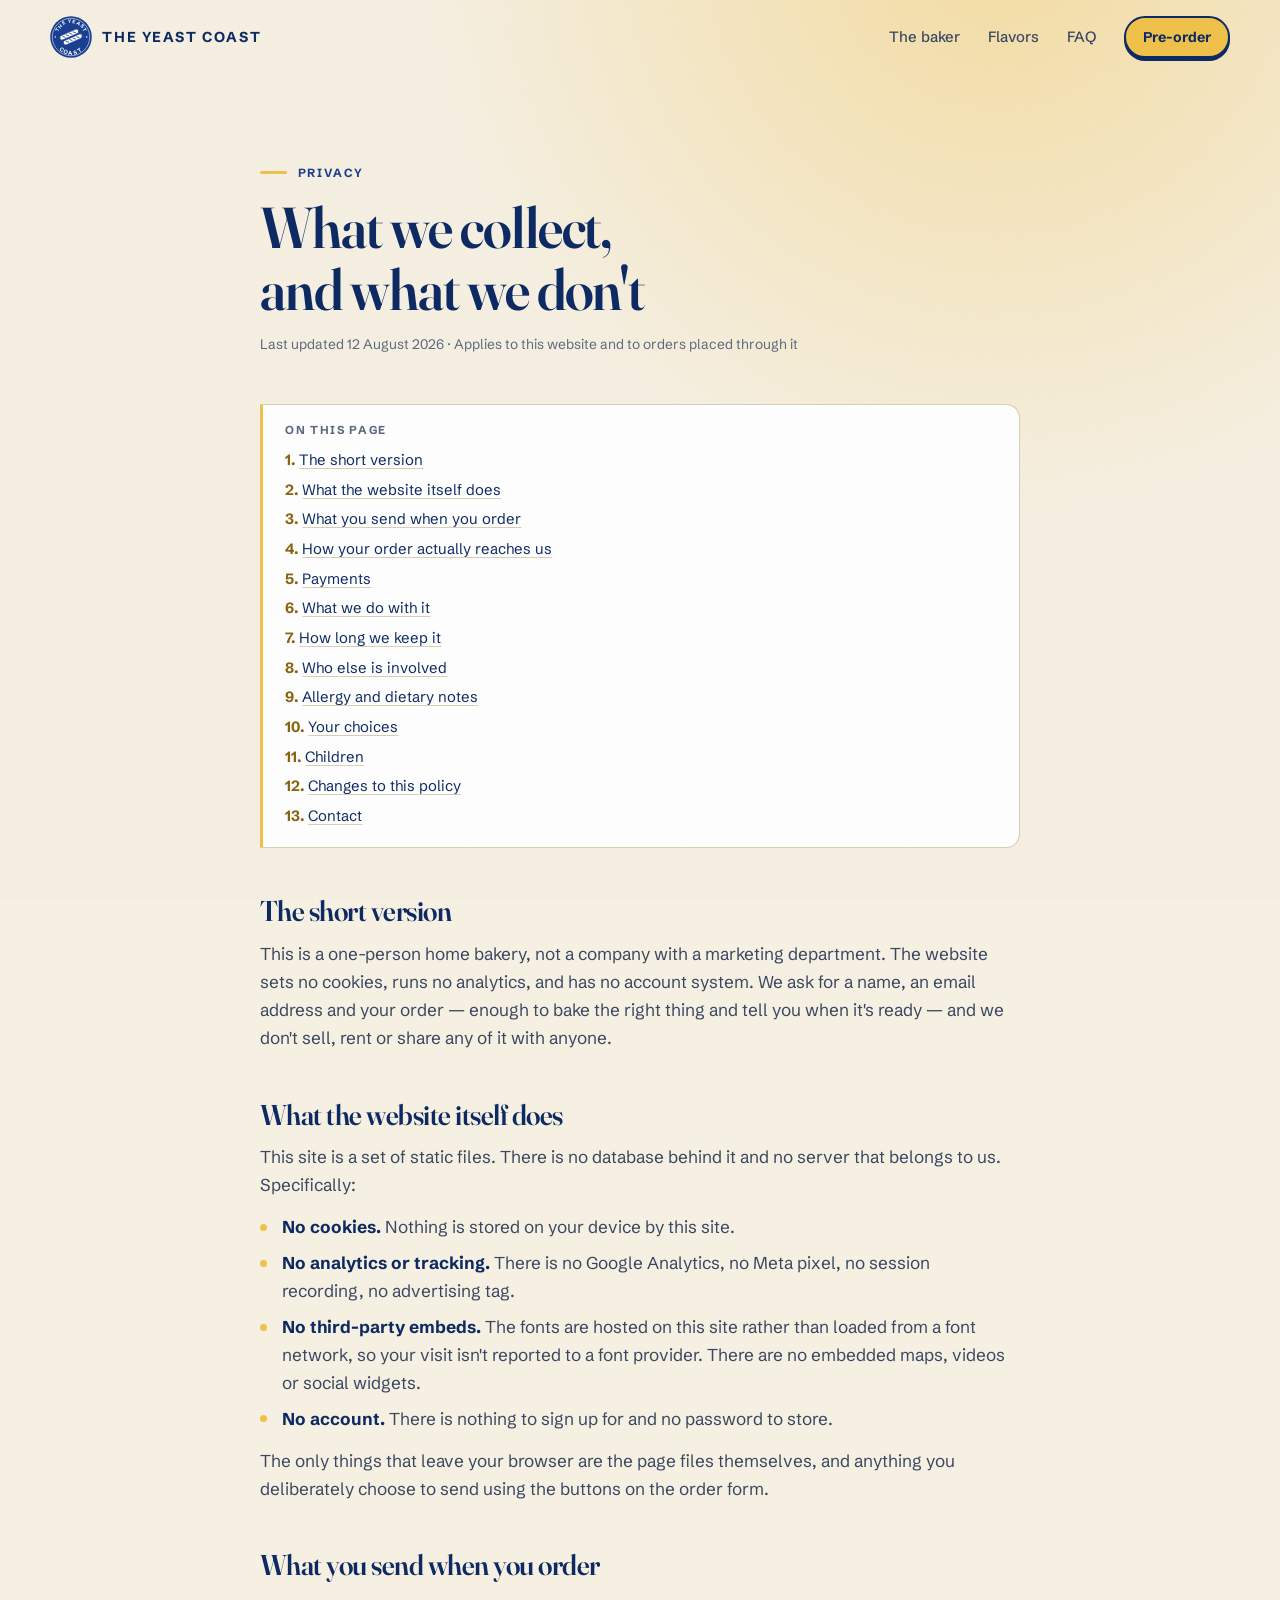
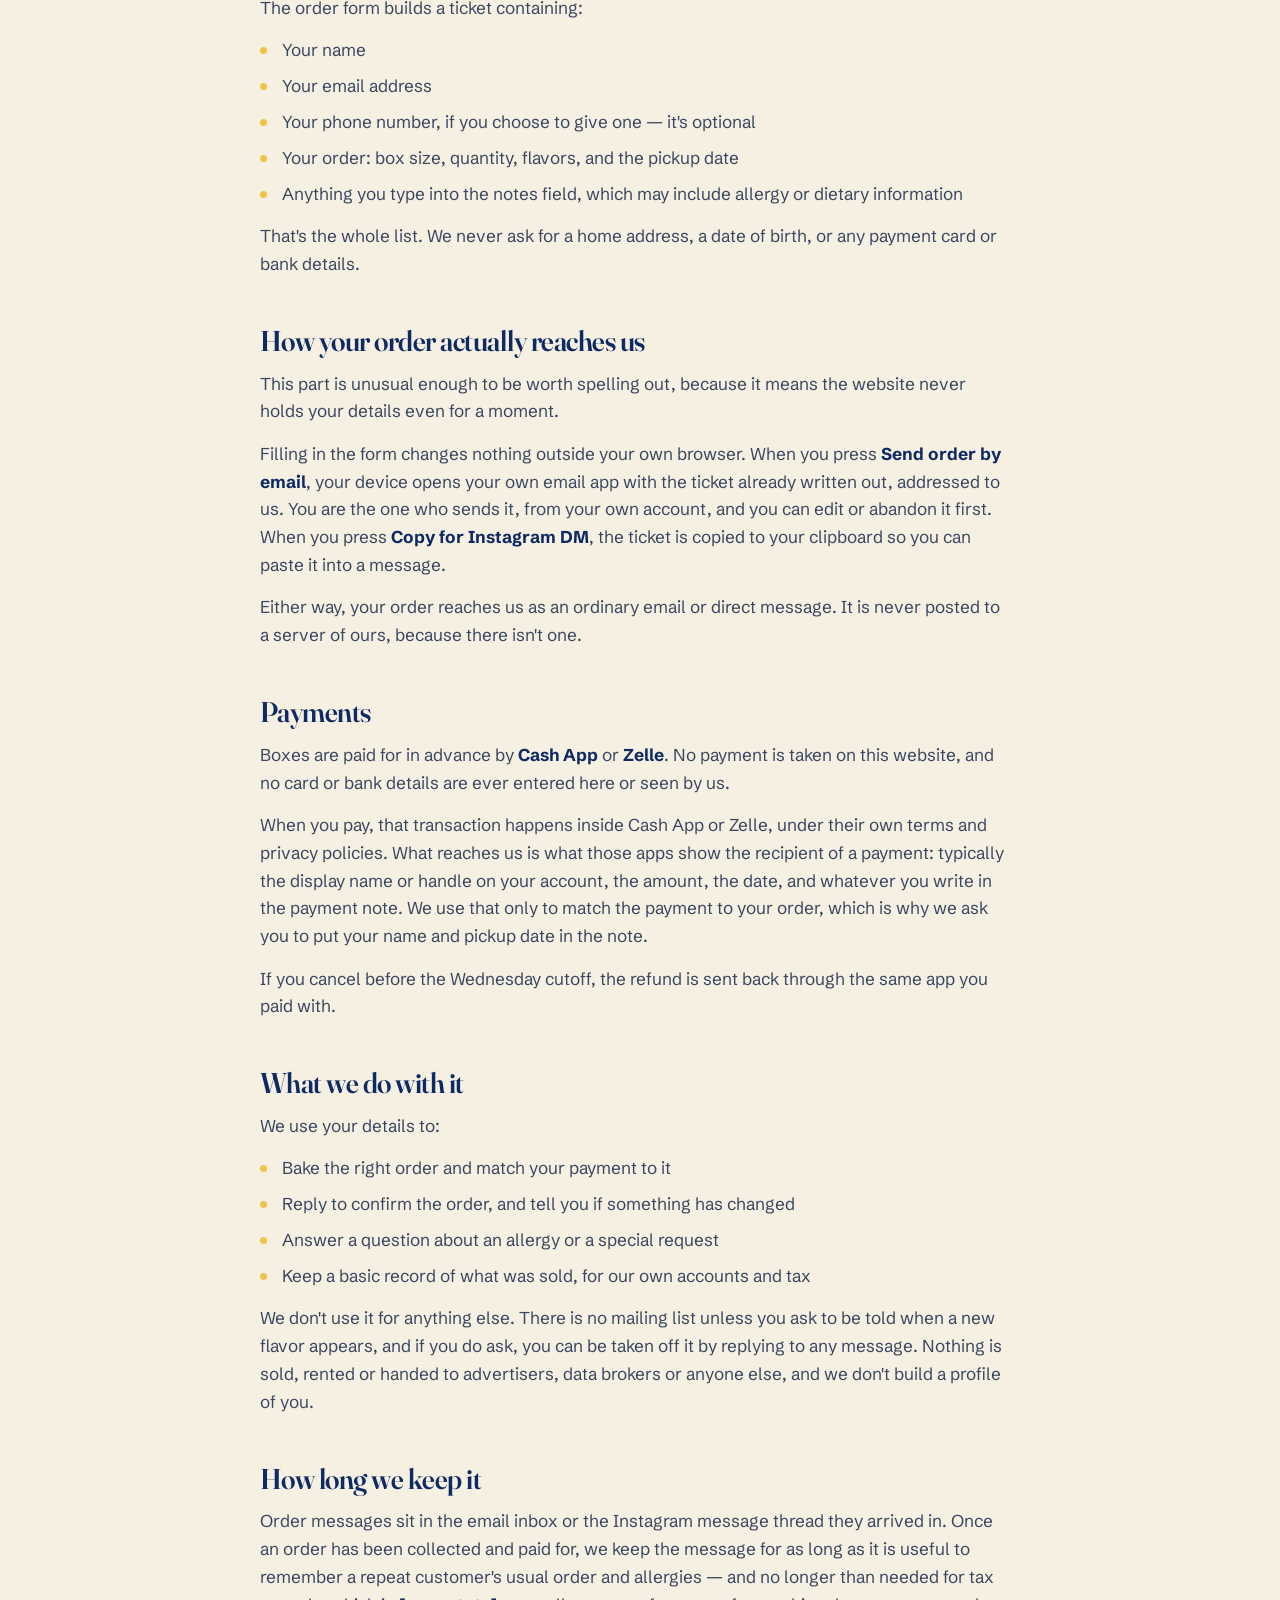
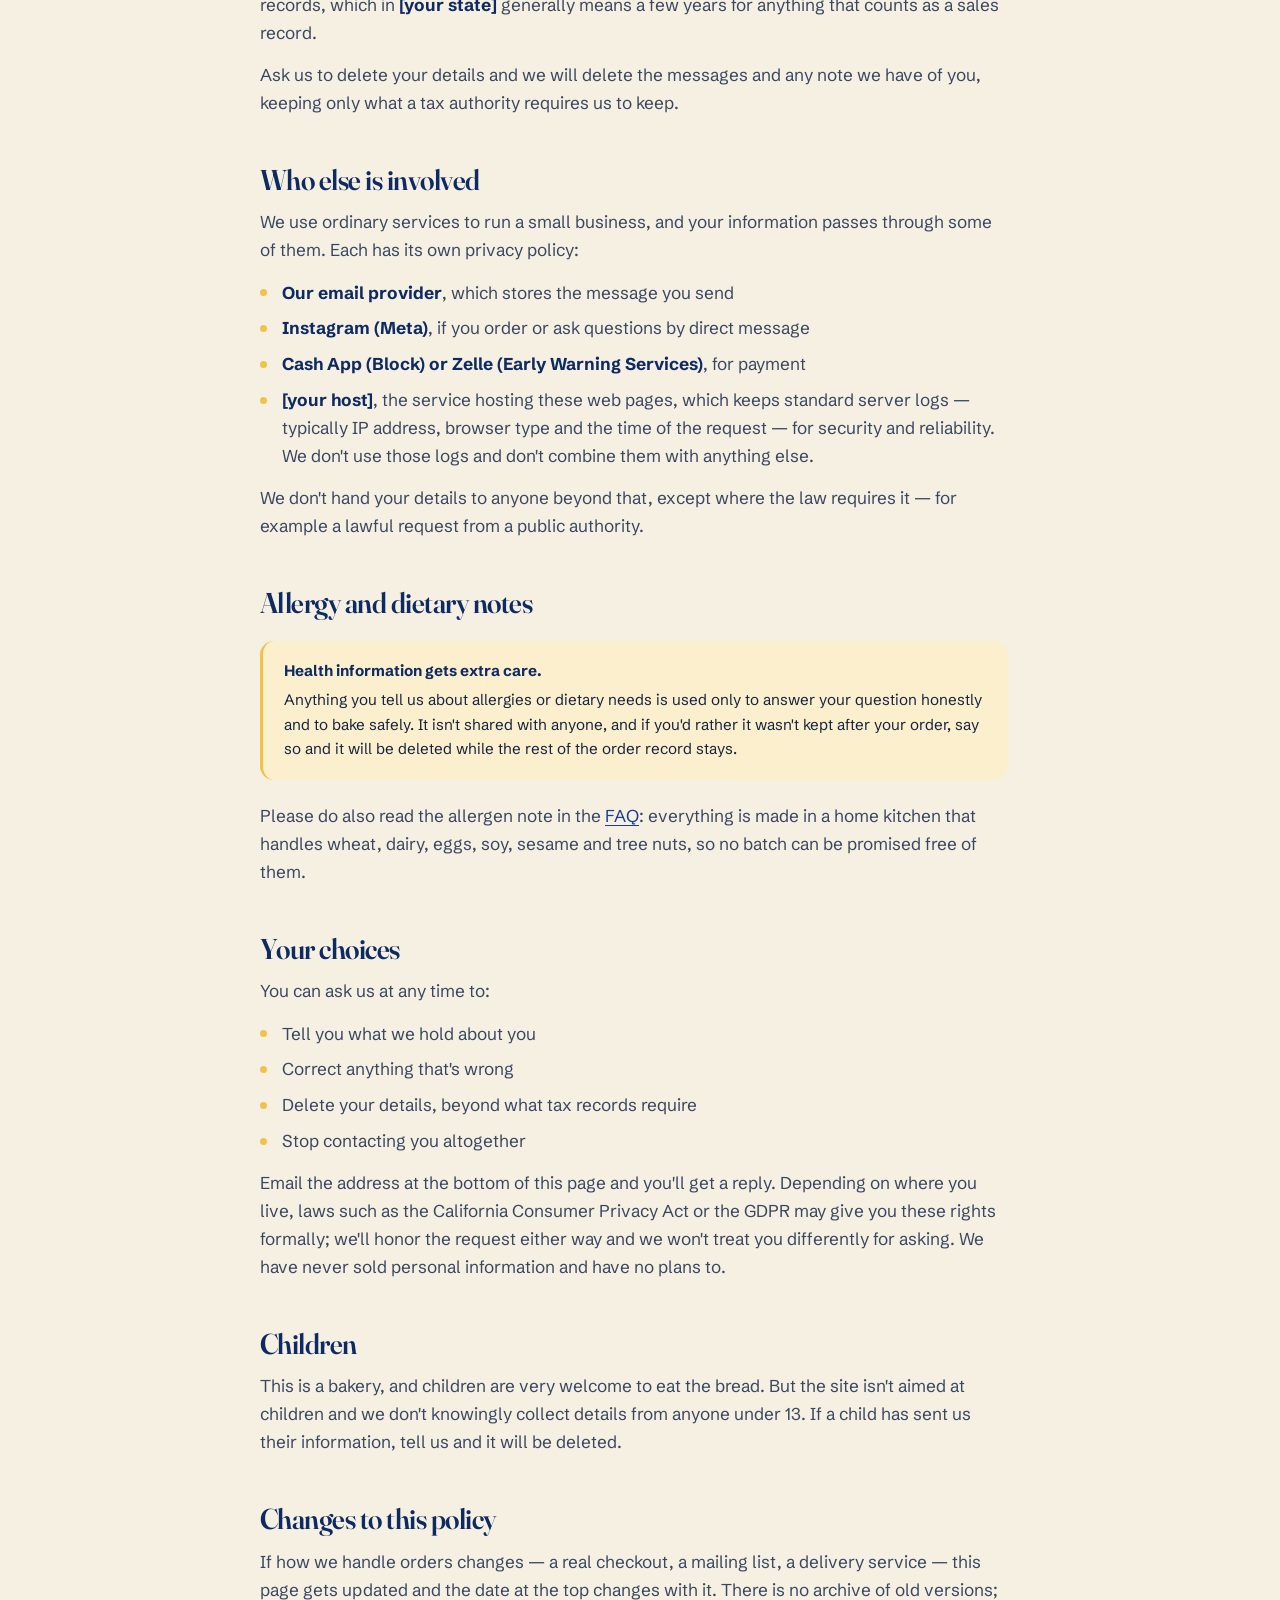
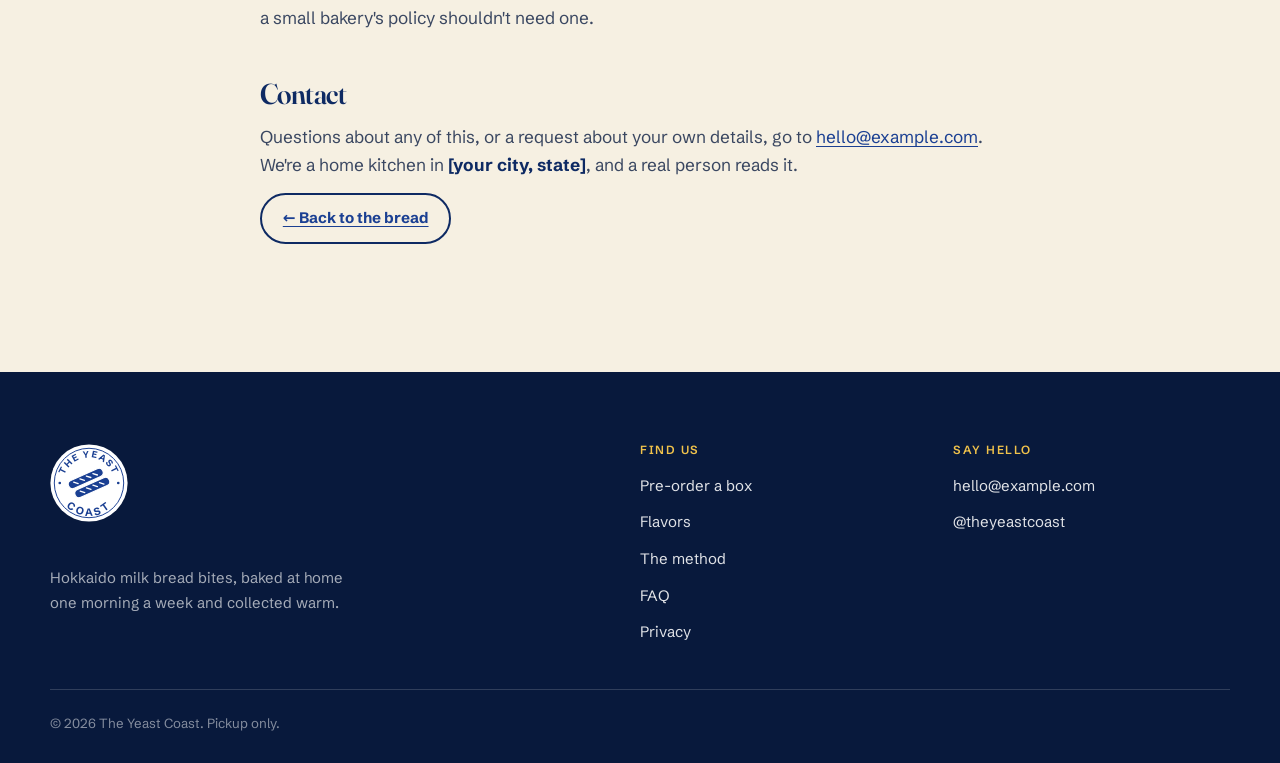
==== privacy.html @ 81411e44 "Switch to prepayment, and add a privacy policy Boxes are now paid up front by Cash App or Zelle rath" ====
<!DOCTYPE html>
<html lang="en">
<head>
<meta charset="UTF-8">
<meta name="viewport" content="width=device-width, initial-scale=1.0">
<title>Privacy · The Yeast Coast</title>
<meta name="description" content="What The Yeast Coast collects when you order, where it goes, and how long it is kept.">
<meta name="theme-color" content="#F6F0E2">
<meta name="robots" content="index, follow">

<!-- PLACEHOLDERS TO FILL BEFORE THIS GOES LIVE — search for square brackets:
     [your city, state], [your state], [your host]. Everything else describes
     what the site actually does and should stay accurate as long as the
     ordering flow is unchanged. Have someone local confirm the wording meets
     your state's requirements. -->

<link rel="icon" href="data:image/svg+xml,<svg xmlns='http://www.w3.org/2000/svg' viewBox='0 0 100 100'><circle cx='50' cy='50' r='50' fill='%231A3F92'/><circle cx='50' cy='50' r='43' fill='none' stroke='%23fff' stroke-width='2.5'/><g transform='rotate(-24 50 50)'><rect x='21' y='34' width='58' height='14' rx='7' fill='%23fff'/><rect x='21' y='52' width='58' height='14' rx='7' fill='%23fff'/></g></svg>">
<link rel="stylesheet" href="fonts.css">
<link rel="stylesheet" href="styles.css">
</head>
<body>

<a class="skip-link" href="#main">Skip to content</a>
<div class="grain" aria-hidden="true"></div>

<svg width="0" height="0" style="position:absolute" aria-hidden="true" focusable="false">
  <symbol id="logo-mark" viewBox="0 0 200 200">
    <circle class="logo__ground" cx="100" cy="100" r="99"/>
    <circle class="logo__keyline" cx="100" cy="100" r="89" stroke-width="2.5"/>
    <path id="logo-arc-top" d="M 34,100 A 66,66 0 0 1 166,100" fill="none"/>
    <path id="logo-arc-bot" d="M 16,100 A 84,84 0 0 0 184,100" fill="none"/>
    <text class="logo__type" font-size="24" letter-spacing="3.4">
      <textPath href="#logo-arc-top" startOffset="50%" text-anchor="middle">THE YEAST</textPath>
    </text>
    <text class="logo__type" font-size="27" letter-spacing="6">
      <textPath href="#logo-arc-bot" startOffset="50%" text-anchor="middle">COAST</textPath>
    </text>
    <circle class="logo__dot" cx="25" cy="100" r="3.4"/>
    <circle class="logo__dot" cx="175" cy="100" r="3.4"/>
    <g transform="rotate(-24 100 100)">
      <g transform="translate(-3,-14)">
        <rect class="logo__loaf" x="52" y="89" width="96" height="22" rx="11"/>
        <path class="logo__score" d="M68 96l9 8M86 95l9 8M104 95l9 8M122 96l9 8"/>
      </g>
      <g transform="translate(3,14)">
        <rect class="logo__loaf" x="52" y="89" width="96" height="22" rx="11"/>
        <path class="logo__score" d="M68 96l9 8M86 95l9 8M104 95l9 8M122 96l9 8"/>
      </g>
    </g>
  </symbol>
</svg>

<header class="nav" id="nav">
  <div class="wrap nav__inner">
    <a class="brand" href="index.html" aria-label="The Yeast Coast, home">
      <svg class="brand__mark logo" viewBox="0 0 200 200" aria-hidden="true" focusable="false"><use href="#logo-mark"/></svg>
      <span class="brand__name" data-business-name>The Yeast Coast</span>
    </a>

    <button class="nav__toggle" id="navToggle" aria-expanded="false" aria-controls="navMenu">
      <span class="nav__bars" aria-hidden="true"></span>
      <span class="sr-only">Menu</span>
    </button>

    <nav class="nav__menu" id="navMenu" aria-label="Main">
      <a href="index.html#note">The baker</a>
      <a href="index.html#menu">Flavors</a>
      <a href="index.html#faq">FAQ</a>
      <a class="btn btn--sm btn--primary" href="index.html#order">Pre-order</a>
    </nav>
  </div>
</header>

<main id="main" class="doc">
  <div class="wrap wrap--narrow">

    <div class="doc__head">
      <p class="eyebrow">Privacy</p>
      <h1>What we collect, and what we don't</h1>
      <p class="doc__meta">Last updated 12 August 2026 · Applies to this website and to orders placed through it</p>
    </div>

    <nav class="doc__toc" aria-label="On this page">
      <h2>On this page</h2>
      <ol>
        <li><a href="#short">The short version</a></li>
        <li><a href="#site">What the website itself does</a></li>
        <li><a href="#order">What you send when you order</a></li>
        <li><a href="#route">How your order actually reaches us</a></li>
        <li><a href="#payments">Payments</a></li>
        <li><a href="#use">What we do with it</a></li>
        <li><a href="#keep">How long we keep it</a></li>
        <li><a href="#others">Who else is involved</a></li>
        <li><a href="#allergy">Allergy and dietary notes</a></li>
        <li><a href="#choices">Your choices</a></li>
        <li><a href="#children">Children</a></li>
        <li><a href="#changes">Changes to this policy</a></li>
        <li><a href="#contact">Contact</a></li>
      </ol>
    </nav>

    <article class="prose">

      <h2 id="short">The short version</h2>
      <p>
        This is a one-person home bakery, not a company with a marketing department.
        The website sets no cookies, runs no analytics, and has no account system.
        We ask for a name, an email address and your order — enough to bake the right
        thing and tell you when it's ready — and we don't sell, rent or share any of
        it with anyone.
      </p>

      <h2 id="site">What the website itself does</h2>
      <p>
        This site is a set of static files. There is no database behind it and no
        server that belongs to us. Specifically:
      </p>
      <ul>
        <li><strong>No cookies.</strong> Nothing is stored on your device by this site.</li>
        <li><strong>No analytics or tracking.</strong> There is no Google Analytics, no Meta pixel, no session recording, no advertising tag.</li>
        <li><strong>No third-party embeds.</strong> The fonts are hosted on this site rather than loaded from a font network, so your visit isn't reported to a font provider. There are no embedded maps, videos or social widgets.</li>
        <li><strong>No account.</strong> There is nothing to sign up for and no password to store.</li>
      </ul>
      <p>
        The only things that leave your browser are the page files themselves, and
        anything you deliberately choose to send using the buttons on the order form.
      </p>

      <h2 id="order">What you send when you order</h2>
      <p>The order form builds a ticket containing:</p>
      <ul>
        <li>Your name</li>
        <li>Your email address</li>
        <li>Your phone number, if you choose to give one — it's optional</li>
        <li>Your order: box size, quantity, flavors, and the pickup date</li>
        <li>Anything you type into the notes field, which may include allergy or dietary information</li>
      </ul>
      <p>
        That's the whole list. We never ask for a home address, a date of birth, or
        any payment card or bank details.
      </p>

      <h2 id="route">How your order actually reaches us</h2>
      <p>
        This part is unusual enough to be worth spelling out, because it means the
        website never holds your details even for a moment.
      </p>
      <p>
        Filling in the form changes nothing outside your own browser. When you press
        <strong>Send order by email</strong>, your device opens your own email app
        with the ticket already written out, addressed to us. You are the one who
        sends it, from your own account, and you can edit or abandon it first. When
        you press <strong>Copy for Instagram DM</strong>, the ticket is copied to your
        clipboard so you can paste it into a message.
      </p>
      <p>
        Either way, your order reaches us as an ordinary email or direct message. It
        is never posted to a server of ours, because there isn't one.
      </p>

      <h2 id="payments">Payments</h2>
      <p>
        Boxes are paid for in advance by <strong>Cash App</strong> or
        <strong>Zelle</strong>. No payment is taken on this website, and no card or
        bank details are ever entered here or seen by us.
      </p>
      <p>
        When you pay, that transaction happens inside Cash App or Zelle, under their
        own terms and privacy policies. What reaches us is what those apps show the
        recipient of a payment: typically the display name or handle on your account,
        the amount, the date, and whatever you write in the payment note. We use that
        only to match the payment to your order, which is why we ask you to put your
        name and pickup date in the note.
      </p>
      <p>
        If you cancel before the Wednesday cutoff, the refund is sent back through the
        same app you paid with.
      </p>

      <h2 id="use">What we do with it</h2>
      <p>We use your details to:</p>
      <ul>
        <li>Bake the right order and match your payment to it</li>
        <li>Reply to confirm the order, and tell you if something has changed</li>
        <li>Answer a question about an allergy or a special request</li>
        <li>Keep a basic record of what was sold, for our own accounts and tax</li>
      </ul>
      <p>
        We don't use it for anything else. There is no mailing list unless you ask to
        be told when a new flavor appears, and if you do ask, you can be taken off it
        by replying to any message. Nothing is sold, rented or handed to advertisers,
        data brokers or anyone else, and we don't build a profile of you.
      </p>

      <h2 id="keep">How long we keep it</h2>
      <p>
        Order messages sit in the email inbox or the Instagram message thread they
        arrived in. Once an order has been collected and paid for, we keep the message
        for as long as it is useful to remember a repeat customer's usual order and
        allergies — and no longer than needed for tax records, which in
        <strong>[your state]</strong> generally means a few years for anything that
        counts as a sales record.
      </p>
      <p>
        Ask us to delete your details and we will delete the messages and any note we
        have of you, keeping only what a tax authority requires us to keep.
      </p>

      <h2 id="others">Who else is involved</h2>
      <p>
        We use ordinary services to run a small business, and your information passes
        through some of them. Each has its own privacy policy:
      </p>
      <ul>
        <li><strong>Our email provider</strong>, which stores the message you send</li>
        <li><strong>Instagram (Meta)</strong>, if you order or ask questions by direct message</li>
        <li><strong>Cash App (Block) or Zelle (Early Warning Services)</strong>, for payment</li>
        <li><strong>[your host]</strong>, the service hosting these web pages, which keeps standard server logs — typically IP address, browser type and the time of the request — for security and reliability. We don't use those logs and don't combine them with anything else.</li>
      </ul>
      <p>
        We don't hand your details to anyone beyond that, except where the law requires
        it — for example a lawful request from a public authority.
      </p>

      <h2 id="allergy">Allergy and dietary notes</h2>
      <div class="callout">
        <strong>Health information gets extra care.</strong>
        Anything you tell us about allergies or dietary needs is used only to answer
        your question honestly and to bake safely. It isn't shared with anyone, and if
        you'd rather it wasn't kept after your order, say so and it will be deleted
        while the rest of the order record stays.
      </div>
      <p>
        Please do also read the allergen note in the
        <a href="index.html#faq">FAQ</a>: everything is made in a home kitchen that
        handles wheat, dairy, eggs, soy, sesame and tree nuts, so no batch can be
        promised free of them.
      </p>

      <h2 id="choices">Your choices</h2>
      <p>You can ask us at any time to:</p>
      <ul>
        <li>Tell you what we hold about you</li>
        <li>Correct anything that's wrong</li>
        <li>Delete your details, beyond what tax records require</li>
        <li>Stop contacting you altogether</li>
      </ul>
      <p>
        Email the address at the bottom of this page and you'll get a reply. Depending
        on where you live, laws such as the California Consumer Privacy Act or the
        GDPR may give you these rights formally; we'll honor the request either way
        and we won't treat you differently for asking. We have never sold personal
        information and have no plans to.
      </p>

      <h2 id="children">Children</h2>
      <p>
        This is a bakery, and children are very welcome to eat the bread. But the site
        isn't aimed at children and we don't knowingly collect details from anyone
        under 13. If a child has sent us their information, tell us and it will be
        deleted.
      </p>

      <h2 id="changes">Changes to this policy</h2>
      <p>
        If how we handle orders changes — a real checkout, a mailing list, a delivery
        service — this page gets updated and the date at the top changes with it. There
        is no archive of old versions; a small bakery's policy shouldn't need one.
      </p>

      <h2 id="contact">Contact</h2>
      <p>
        Questions about any of this, or a request about your own details, go to
        <a data-contact="email" href="#">our email address</a>. We're a home kitchen
        in <strong>[your city, state]</strong>, and a real person reads it.
      </p>

      <p class="doc__back">
        <a class="btn btn--ghost" href="index.html">← Back to the bread</a>
      </p>

    </article>
  </div>
</main>

<footer class="footer">
  <div class="wrap footer__inner">
    <div class="footer__brand">
      <svg class="footer__mark logo logo--reversed" viewBox="0 0 200 200" aria-hidden="true" focusable="false"><use href="#logo-mark"/></svg>
      <p>Hokkaido milk bread bites, baked at home one morning a week and collected warm.</p>
    </div>
    <div class="footer__col">
      <h4>Find us</h4>
      <ul>
        <li><a href="index.html#order">Pre-order a box</a></li>
        <li><a href="index.html#menu">Flavors</a></li>
        <li><a href="index.html#craft">The method</a></li>
        <li><a href="index.html#faq">FAQ</a></li>
        <li><a href="privacy.html">Privacy</a></li>
      </ul>
    </div>
    <div class="footer__col">
      <h4>Say hello</h4>
      <ul>
        <li><a data-contact="email" href="#">Email</a></li>
        <li><a data-contact="instagram" href="#" rel="noopener">Instagram</a></li>
      </ul>
    </div>
  </div>
  <div class="wrap footer__bottom">
    <p>© <span id="year"></span> <span data-business-name>The Yeast Coast</span>. Pickup only.</p>
  </div>
</footer>

<script src="script.js"></script>
</body>
</html>
---- fonts.css ----
/* Self-hosted variable faces, inlined as data URIs — the artifact CSP blocks font CDNs.
   Fraunces and Schibsted Grotesk are both SIL Open Font License 1.1. */
@font-face {
  font-family: 'Fraunces';
  font-style: normal;
  font-weight: 400 700;
  font-display: swap;
  src: url([data-uri]) format('woff2');
}
@font-face {
  font-family: 'Schibsted Grotesk';
  font-style: normal;
  font-weight: 400 700;
  font-display: swap;
  src: url([data-uri]) format('woff2');
}
---- styles.css ----
/* =========================================================
   The Yeast Coast
   tokens · reset · primitives · logo · nav · hero · weekbar ·
   note · craft · menu · week · order/ticket · qa · footer · motion
   ========================================================= */

:root {
  /* brand — taken from the logo */
  --navy:        #1A3F92;
  --navy-deep:   #0E2A63;
  --navy-dark:   #08193C;

  /* surface */
  --paper:       #FFFFFF;
  --sand:        #F6F0E2;
  --sand-deep:   #EBE1CB;
  --paper-soft:  #FCFAF3;
  --line:        #D9CFB6;

  /* accent — reads on navy and as a fill; too pale to be type on light,
     which is what --butter-deep exists for */
  --butter:      #F0C24B;
  --butter-soft: #FBEFCE;
  --butter-deep: #8A6410;

  /* ink */
  --ink:         #16233F;
  --ink-soft:    #3A4761;
  --ink-faint:   #5E6980;

  /* on dark grounds — solid, so contrast can be measured honestly */
  --on-dark:      #FFFFFF;
  --on-dark-soft: #C4CFE5;

  --danger: #B4302A;
  --ok:     #1F7A5C;

  /* type — Fraunces has an optical-size axis, so display sizes get a
     different cut of the same face rather than just a bigger one */
  --display: 'Fraunces', 'Iowan Old Style', Palatino, Georgia, serif;
  --sans:    'Schibsted Grotesk', ui-sans-serif, system-ui, -apple-system, 'Segoe UI', Roboto, sans-serif;
  --mono:    ui-monospace, SFMono-Regular, 'SF Mono', Menlo, Consolas, 'Liberation Mono', monospace;

  --r-sm: 8px;
  --r-md: 14px;
  --r-lg: 22px;
  --r-pill: 999px;
  --shadow-sm: 0 1px 2px rgba(14,42,99,.06), 0 4px 12px rgba(14,42,99,.05);
  --shadow-md: 0 2px 6px rgba(14,42,99,.08), 0 14px 36px rgba(14,42,99,.10);
  --shadow-lg: 0 4px 10px rgba(14,42,99,.10), 0 28px 64px rgba(14,42,99,.16);

  --gutter: clamp(1.15rem, 4vw, 2.5rem);
  --section-y: clamp(4.5rem, 10vw, 8rem);
}

/* ---------- reset ---------- */
*, *::before, *::after { box-sizing: border-box; }
html { -webkit-text-size-adjust: 100%; scroll-behavior: smooth; }
body {
  margin: 0;
  background: radial-gradient(circle 820px at 78% -60px, rgba(240,194,75,.42), rgba(240,194,75,0) 70%) no-repeat, var(--sand);
  color: var(--ink);
  font-family: var(--sans);
  font-size: clamp(1rem, .96rem + .18vw, 1.075rem);
  line-height: 1.62;
  -webkit-font-smoothing: antialiased;
  overflow-x: hidden;
}
h1, h2, h3, h4 {
  font-family: var(--display); font-weight: 600; line-height: 1.08;
  margin: 0; letter-spacing: -.018em; text-wrap: balance;
  font-variation-settings: 'opsz' 96;
}
p { margin: 0; }
ul, ol { margin: 0; padding: 0; list-style: none; }
img, svg { display: block; max-width: 100%; }
a { color: inherit; text-decoration: none; }
button, input, select, textarea { font: inherit; color: inherit; }
code { font-family: var(--mono); font-size: .92em; }

/* ---------- a11y ---------- */
.sr-only {
  position: absolute; width: 1px; height: 1px; padding: 0; margin: -1px;
  overflow: hidden; clip: rect(0 0 0 0); white-space: nowrap; border: 0;
}
.skip-link {
  position: absolute; left: 50%; top: -100px; transform: translateX(-50%);
  z-index: 200; background: var(--navy); color: #fff;
  padding: .7rem 1.2rem; border-radius: 0 0 var(--r-sm) var(--r-sm); transition: top .2s;
}
.skip-link:focus { top: 0; }
:where(a, button, input, select, textarea, summary, [tabindex]):focus-visible {
  outline: 2.5px solid var(--navy); outline-offset: 3px; border-radius: 4px;
}

/* ---------- paper grain ----------
   Flat color is the flattest-looking thing on a screen. This is a single
   turbulence tile at very low opacity, over everything, click-through. */
.grain {
  position: fixed; inset: 0; z-index: 900; pointer-events: none;
  opacity: .05; mix-blend-mode: multiply;
  background-image: url("data:image/svg+xml,%3Csvg xmlns='http://www.w3.org/2000/svg' width='220' height='220'%3E%3Cfilter id='n'%3E%3CfeTurbulence type='fractalNoise' baseFrequency='.82' numOctaves='4' stitchTiles='stitch'/%3E%3C/filter%3E%3Crect width='220' height='220' filter='url(%23n)'/%3E%3C/svg%3E");
}

/* ---------- layout ---------- */
.wrap { width: min(1180px, 100% - (var(--gutter) * 2)); margin-inline: auto; }
.wrap--narrow { width: min(760px, 100% - (var(--gutter) * 2)); }

.section { padding-block: var(--section-y); background: var(--paper); }
.section--tint { background: var(--sand); }
.section--dark { background: var(--navy-deep); }
.section--dark .section__head h2 { color: var(--on-dark); }
.section--dark .section__lede   { color: var(--on-dark-soft); }
.section--dark .eyebrow         { color: var(--butter); }

.section__head { max-width: 48ch; margin-bottom: clamp(2.5rem, 5vw, 3.75rem); }
.section__head h2 { font-size: clamp(2.1rem, 1.4rem + 2.8vw, 3.3rem); margin-bottom: .8rem; color: var(--navy-deep); }
.section__lede { color: var(--ink-soft); font-size: 1.06em; max-width: 54ch; }

.eyebrow {
  display: flex; align-items: center; gap: .65rem;
  font-size: .74rem; font-weight: 700; letter-spacing: .16em; text-transform: uppercase;
  color: var(--navy); margin-bottom: .9rem;
}
.eyebrow::before {
  content: ""; flex: none; width: 1.7rem; height: 3px;
  background: var(--butter); border-radius: 2px;
}

/* ---------- buttons ---------- */
.btn {
  --btn-bg: transparent; --btn-fg: var(--navy-deep); --btn-bd: var(--navy-deep);
  --btn-lift: 0px;
  display: inline-flex; align-items: center; justify-content: center; gap: .5rem;
  background: var(--btn-bg); color: var(--btn-fg);
  border: 2px solid var(--btn-bd); border-radius: var(--r-pill);
  padding: .68rem 1.3rem; font-size: .95rem; font-weight: 700;
  cursor: pointer; text-align: center; white-space: nowrap;
  transform: translateY(calc(var(--btn-lift) * -1));
  transition: transform .16s cubic-bezier(.2,.7,.3,1), box-shadow .16s, background .16s, border-color .16s, color .16s;
}
.btn--primary { --btn-bg: var(--butter); box-shadow: 0 4px 0 var(--navy-deep); }
.btn--primary:hover  { --btn-bg: #F7CE63; --btn-lift: 2px; box-shadow: 0 6px 0 var(--navy-deep); }
.btn--primary:active { --btn-lift: -2px; box-shadow: 0 1px 0 var(--navy-deep); }
.btn--ghost:hover  { --btn-bg: var(--navy-deep); --btn-fg: #fff; --btn-lift: 2px; }
.btn--ghost:active { --btn-lift: -1px; }
.btn--sm { padding: .48rem 1.05rem; font-size: .88rem; }
.btn--sm.btn--primary { box-shadow: 0 3px 0 var(--navy-deep); }
.btn--sm.btn--primary:hover  { box-shadow: 0 5px 0 var(--navy-deep); }
.btn--sm.btn--primary:active { box-shadow: 0 1px 0 var(--navy-deep); }
.btn--lg { padding: .9rem 1.9rem; font-size: 1.02rem; }

/* ---------- reveal ---------- */
.reveal { opacity: 0; transform: translateY(22px); transition: opacity .7s ease, transform .7s cubic-bezier(.2,.7,.3,1); }
.reveal.is-in { opacity: 1; transform: none; }

/* =========================================================
   LOGO
   ========================================================= */
.logo {
  width: 100%; height: 100%;
  --logo-ground: var(--navy); --logo-line: #fff; --logo-ink: #fff;
  --logo-loaf: #fff; --logo-cut: var(--navy);
}
.logo--reversed {
  --logo-ground: #fff; --logo-line: var(--navy); --logo-ink: var(--navy);
  --logo-loaf: var(--navy); --logo-cut: #fff;
}
.logo__ground  { fill: var(--logo-ground); }
.logo__keyline { fill: none; stroke: var(--logo-line); }
.logo__type    { fill: var(--logo-ink); font-family: var(--sans); font-weight: 800; }
.logo__loaf    { fill: var(--logo-loaf); stroke: var(--logo-cut); stroke-width: 3; stroke-linejoin: round; }
.logo__score   { stroke: var(--logo-cut); stroke-width: 3.4; stroke-linecap: round; fill: none; }
.logo__dot     { fill: var(--logo-ink); }

/* =========================================================
   NAV
   ========================================================= */
.nav {
  position: sticky; top: 0; z-index: 100;
  background: transparent; border-bottom: 1px solid transparent;
  transition: border-color .3s, box-shadow .3s, background .3s;
}
.nav.is-stuck {
  background: rgba(255,255,255,.88);
  backdrop-filter: saturate(150%) blur(14px);
  -webkit-backdrop-filter: saturate(150%) blur(14px);
  border-bottom-color: var(--line);
  box-shadow: 0 6px 20px rgba(14,42,99,.06);
}
.nav__inner { display: flex; align-items: center; justify-content: space-between; gap: 1rem; min-height: 74px; }
.brand { display: inline-flex; align-items: center; gap: .65rem; }
.brand__mark { width: 42px; height: 42px; flex: none; }
.brand__name {
  font-family: var(--sans); font-size: .9rem; font-weight: 700;
  text-transform: uppercase; letter-spacing: .11em; color: var(--navy-deep);
  line-height: 1.15; white-space: nowrap;
}
@media (max-width: 420px) {
  .brand__name { white-space: normal; max-width: 6.5em; font-size: .78rem; letter-spacing: .06em; }
}
.nav__menu { display: flex; align-items: center; gap: clamp(1rem, 2.2vw, 1.9rem); }
.nav__menu a:not(.btn) { font-size: .93rem; font-weight: 500; color: var(--ink-soft); position: relative; padding-block: .25rem; }
.nav__menu a:not(.btn)::after {
  content: ""; position: absolute; left: 0; right: 0; bottom: 0; height: 2px;
  background: var(--butter); transform: scaleX(0); transform-origin: left; transition: transform .22s;
}
.nav__menu a:not(.btn):hover { color: var(--navy-deep); }
.nav__menu a:not(.btn):hover::after { transform: scaleX(1); }

.nav__toggle { display: none; background: none; border: 0; padding: .6rem; cursor: pointer; }
.nav__bars, .nav__bars::before, .nav__bars::after {
  display: block; width: 22px; height: 2px; background: var(--navy-deep); border-radius: 2px; transition: transform .25s, opacity .2s;
}
.nav__bars { position: relative; }
.nav__bars::before, .nav__bars::after { content: ""; position: absolute; left: 0; }
.nav__bars::before { top: -7px; }
.nav__bars::after  { top: 7px; }
.nav__toggle[aria-expanded="true"] .nav__bars { background: transparent; }
.nav__toggle[aria-expanded="true"] .nav__bars::before { transform: translateY(7px) rotate(45deg); }
.nav__toggle[aria-expanded="true"] .nav__bars::after  { transform: translateY(-7px) rotate(-45deg); }

@media (max-width: 860px) {
  .nav__toggle { display: block; }
  .nav__menu {
    position: absolute; inset: 100% 0 auto; flex-direction: column; align-items: stretch;
    gap: 0; padding: .5rem var(--gutter) 1.4rem;
    background: var(--paper); border-bottom: 1px solid var(--line);
    box-shadow: var(--shadow-md); display: none;
  }
  .nav__menu.is-open { display: flex; }
  .nav__menu a:not(.btn) { padding: .85rem 0; border-bottom: 1px solid var(--line); font-size: 1.05rem; }
  .nav__menu .btn { margin-top: 1rem; }
}

/* =========================================================
   PHOTO SLOTS
   The <img> is real. Until the file exists, script.js flags the figure
   and the placeholder underneath shows through instead.
   ========================================================= */
.photo {
  position: relative; margin: 0; overflow: hidden;
  border-radius: var(--r-lg); background: var(--sand-deep);
  border: 1px solid var(--line);
}
.photo img { width: 100%; height: 100%; object-fit: cover; display: block; }
.photo__ph { display: none; }
.photo.is-empty img { display: none; }
.photo.is-empty .photo__ph {
  display: grid; place-items: center; gap: 1.1rem;
  width: 100%; height: 100%; padding: clamp(1.2rem, 4vw, 2.2rem);
  background: linear-gradient(160deg, var(--butter-soft), var(--sand-deep));
}
.photo__hint {
  font-size: .82rem; line-height: 1.5; text-align: center; color: var(--butter-deep);
  max-width: 26ch;
}
.photo__hint strong {
  display: block; font-family: var(--display); font-size: 1.15rem;
  color: var(--navy-deep); margin-bottom: .3rem; letter-spacing: -.01em;
}
.photo__hint code {
  background: rgba(14,42,99,.08); padding: .1em .4em; border-radius: 4px; color: var(--navy-deep);
}
.ph-glyph { width: 84px; fill: none; stroke: var(--navy-deep); stroke-width: 4; opacity: .3; }

.photo--hero { aspect-ratio: 1 / 1; }
.photo--portrait { aspect-ratio: 4 / 5; }
.photo--flavor { aspect-ratio: 4 / 3; border: 0; border-radius: 0; }

/* =========================================================
   HERO
   ========================================================= */
.hero { position: relative; padding-top: clamp(2rem, 5vw, 3.5rem); padding-bottom: clamp(3rem, 7vw, 5rem); }
.hero__grid { display: grid; gap: clamp(2.2rem, 5vw, 4rem); align-items: center; }
/* Asymmetric: text column is capped at a reading measure, the photo takes
   the rest and runs out to the viewport edge. */
@media (min-width: 940px) {
  .hero__grid { grid-template-columns: minmax(0, 30rem) 1fr; }
  .photo--hero { margin-right: calc((100vw - min(1180px, 100vw - var(--gutter) * 2)) / -2); border-radius: var(--r-lg) 0 0 var(--r-lg); }
}
.hero__title {
  font-size: clamp(2.7rem, 1.4rem + 5vw, 4.7rem);
  margin-bottom: 1.3rem; color: var(--navy-deep);
  font-variation-settings: 'opsz' 144; font-weight: 600;
}
.hero__lede { color: var(--ink-soft); font-size: clamp(1.05rem, 1rem + .35vw, 1.18rem); max-width: 46ch; }
.hero__cta { display: flex; flex-wrap: wrap; gap: .8rem; margin-top: 2rem; }

.mark {
  background: linear-gradient(var(--butter), var(--butter)) no-repeat;
  background-size: 100% .30em; background-position: 0 .64em;
  padding-inline: .05em;
}

/* the pan placeholder */
.pan { width: min(80%, 400px); }
.bite-a { stop-color: color-mix(in oklab, #FBEEDA, #F6D6A4 var(--bake, 0%)); }
.bite-b { stop-color: color-mix(in oklab, #F3DFBE, #E0AA6A var(--bake, 0%)); }
.bite-c { stop-color: color-mix(in oklab, #E3C79C, #C0803D var(--bake, 0%)); }
.bite { transform-origin: center; animation: puff 5.5s ease-in-out infinite; animation-delay: calc(var(--i) * .18s); }
@keyframes puff { 0%, 100% { transform: translateY(0) } 50% { transform: translateY(-3px) } }

.sticker {
  position: absolute; top: 6%; left: 5%; z-index: 3;
  display: grid; place-items: center;
  width: 6.4rem; height: 6.4rem; padding: .5rem;
  border-radius: 50%; rotate: -12deg;
  background: var(--butter); color: var(--navy-deep);
  border: 2.5px solid var(--navy-deep);
  box-shadow: 0 6px 0 rgba(14,42,99,.22);
  text-align: center; line-height: 1.15;
  font-size: .6rem; font-weight: 700; letter-spacing: .1em; text-transform: uppercase;
  animation: sticker-bob 4.5s ease-in-out infinite;
}
.sticker strong { display: block; font-family: var(--display); font-size: 1.15rem; letter-spacing: 0; text-transform: none; }
@keyframes sticker-bob { 0%, 100% { rotate: -12deg } 50% { rotate: -7deg } }
@media (max-width: 620px) { .sticker { width: 5rem; height: 5rem; font-size: .52rem; } .sticker strong { font-size: .92rem; } }

/* =========================================================
   THIS WEEK'S BAKE
   ========================================================= */
.weekbar { background: var(--navy-deep); color: var(--on-dark); padding-block: 1.5rem; }
.weekbar__inner { display: grid; gap: 1.2rem 2.5rem; align-items: center; }
@media (min-width: 800px) { .weekbar__inner { grid-template-columns: auto 1fr auto; } }
.weekbar__label { font-size: .7rem; font-weight: 700; letter-spacing: .16em; text-transform: uppercase; color: var(--butter); }
.weekbar__date { font-family: var(--display); font-size: 1.45rem; line-height: 1.1; }
.weekbar__count { font-size: .87rem; color: var(--on-dark-soft); margin-top: .55rem; }
.weekbar__count strong { color: var(--butter); font-variant-numeric: tabular-nums; }
.meter { height: 9px; border-radius: 999px; background: rgba(255,255,255,.16); overflow: hidden; }
.meter__fill { height: 100%; background: var(--butter); border-radius: 999px; width: 0; transition: width .9s cubic-bezier(.2,.7,.3,1); }
.weekbar__sold {
  font-size: .8rem; font-weight: 700; letter-spacing: .04em;
  color: var(--navy-deep); background: var(--butter);
  padding: .4rem .85rem; border-radius: var(--r-pill); justify-self: start;
}

/* =========================================================
   BAKER'S NOTE
   ========================================================= */
.note__grid { display: grid; gap: clamp(2rem, 5vw, 4rem); align-items: center; }
@media (min-width: 860px) { .note__grid { grid-template-columns: minmax(0, 22rem) 1fr; } }
.note__body h2 { font-size: clamp(1.9rem, 1.3rem + 2.3vw, 2.9rem); margin-bottom: 1.2rem; color: var(--navy-deep); }
.note__body p { color: var(--ink-soft); max-width: 56ch; }
.note__body p + p { margin-top: 1rem; }
.note__sign {
  font-family: var(--display); font-size: 1.35rem; font-style: italic;
  color: var(--navy-deep); margin-top: 1.6rem !important;
}

/* =========================================================
   THE METHOD — crumb comparison
   ========================================================= */
.compare { display: grid; gap: 1.5rem; }
@media (min-width: 760px) { .compare { grid-template-columns: 1fr 1fr; } }
.crumb {
  margin: 0; background: var(--paper); border: 1px solid var(--line);
  border-radius: var(--r-lg); overflow: hidden; box-shadow: var(--shadow-sm);
}
.crumb__art { width: 100%; height: auto; background: #E8CFA4; display: block; }
.crumb__art ellipse { fill: #FBF3E4; }
/* Straight dough bakes drier and tighter: duller crumb, less contrast. */
.crumb__art--plain { background: #DCC8A6; }
.crumb__art--plain ellipse { fill: #F0E7D6; }
.crumb figcaption { padding: 1.3rem 1.4rem 1.5rem; }
.crumb h3 { font-size: 1.25rem; margin-bottom: .5rem; color: var(--navy-deep); }
.crumb p { font-size: .94rem; color: var(--ink-soft); }
.crumb--tang { border-color: var(--butter); box-shadow: var(--shadow-md); }
.crumb__temp {
  display: inline-block; vertical-align: middle; margin-left: .5rem;
  font-family: var(--sans); font-size: .64rem; font-weight: 700;
  letter-spacing: .1em; text-transform: uppercase;
  background: var(--butter-soft); color: var(--butter-deep);
  padding: .25rem .55rem; border-radius: var(--r-pill);
}

.points { margin-top: clamp(2rem, 4vw, 3rem); display: grid; gap: .85rem; max-width: 68ch; }
.points li { padding-left: 1.5rem; position: relative; color: var(--ink-soft); font-size: .97rem; }
.points li::before {
  content: ""; position: absolute; left: 0; top: .62em;
  width: .55rem; height: .55rem; border-radius: 50%; background: var(--butter);
}
.points strong { color: var(--navy-deep); font-weight: 700; }

/* =========================================================
   FLAVORS
   ========================================================= */
.menu-grid { display: grid; gap: 1.15rem; grid-template-columns: repeat(auto-fit, minmax(240px, 1fr)); }
@media (min-width: 900px) { .menu-grid { grid-template-columns: repeat(4, 1fr); } }

.flavor {
  position: relative; background: var(--paper); border: 1px solid var(--line);
  border-radius: var(--r-md); padding: 1.5rem 1.4rem 1.4rem;
  transition: transform .3s cubic-bezier(.2,.7,.3,1), border-color .3s, box-shadow .3s;
}
.flavor:hover { transform: translateY(-6px) rotate(-1.2deg); border-color: var(--navy); box-shadow: var(--shadow-md); }
.flavor:nth-child(even):hover { transform: translateY(-6px) rotate(1.2deg); }

/* The one everybody should order gets the room to say so. */
.flavor--feature { padding: 0; overflow: hidden; grid-column: 1 / -1; border-color: var(--butter); box-shadow: var(--shadow-md); }
@media (min-width: 900px) { .flavor--feature { grid-column: span 2; grid-row: span 2; display: grid; grid-template-rows: auto 1fr; } }
.flavor--feature:hover, .flavor--feature:nth-child(even):hover { transform: translateY(-4px); }
.flavor__body { padding: 1.5rem 1.6rem 1.7rem; }
.flavor--feature h3 { font-size: clamp(1.5rem, 1.2rem + 1vw, 2rem); }
.flavor--feature p { font-size: 1rem; }

.flavor__tag {
  display: inline-block; font-size: .64rem; font-weight: 700; letter-spacing: .11em; text-transform: uppercase;
  color: var(--ink-faint); background: var(--sand); border-radius: var(--r-pill);
  padding: .28rem .65rem; margin-bottom: .8rem;
}
.flavor__tag--core { color: var(--navy-deep); background: var(--butter-soft); }
.flavor h3 { font-size: 1.2rem; margin-bottom: .45rem; color: var(--navy-deep); }
.flavor p { font-size: .93rem; color: var(--ink-soft); line-height: 1.58; }

/* sold out */
.flavor.is-out { background: var(--sand); border-style: dashed; }
.flavor.is-out:hover { transform: none; border-color: var(--line); box-shadow: none; }
.flavor.is-out h3, .flavor.is-out p { opacity: .5; }
.flavor__stamp {
  position: absolute; top: 1.1rem; right: 1rem; rotate: 8deg;
  font-size: .62rem; font-weight: 700; letter-spacing: .12em; text-transform: uppercase;
  color: var(--danger); border: 2px solid var(--danger); border-radius: 4px;
  padding: .2rem .45rem; background: rgba(255,255,255,.7);
}

/* boxes */
.boxes { margin-top: clamp(3rem, 6vw, 4.5rem); }
.boxes__title { font-size: 1.5rem; margin-bottom: 1.3rem; color: var(--navy-deep); }
.boxes__grid { display: grid; gap: 1.1rem; grid-template-columns: repeat(auto-fit, minmax(210px, 1fr)); }
.box-card {
  position: relative; background: var(--paper); border: 1.5px solid var(--line);
  border-radius: var(--r-md); padding: 1.6rem 1.4rem; text-align: center;
  transition: rotate .3s cubic-bezier(.34,1.56,.64,1), box-shadow .3s;
}
.box-card--featured { border-color: var(--butter); background: var(--butter-soft); box-shadow: var(--shadow-md); rotate: -.8deg; }
.box-card--featured:hover { rotate: 0deg; }
.box-card__badge {
  position: absolute; top: -.72rem; left: 50%; transform: translateX(-50%); rotate: -3.5deg;
  background: var(--butter); color: var(--navy-deep); font-size: .64rem; font-weight: 700;
  letter-spacing: .09em; text-transform: uppercase; padding: .28rem .8rem; border-radius: var(--r-pill);
  border: 2px solid var(--navy-deep); box-shadow: 0 3px 0 rgba(14,42,99,.25); white-space: nowrap;
}
.box-card__size { font-size: .78rem; letter-spacing: .11em; text-transform: uppercase; color: var(--ink-faint); }
.box-card__price { font-family: var(--display); font-size: 2.4rem; line-height: 1.1; margin: .3rem 0 .35rem; color: var(--navy-deep); font-variant-numeric: tabular-nums; }
.box-card__note { font-size: .88rem; color: var(--ink-soft); }
.boxes__fine { margin-top: 1.1rem; font-size: .86rem; color: var(--ink-faint); }

/* =========================================================
   THE WEEK — a real timeline, not three cards
   ========================================================= */
.week { display: grid; gap: .5rem; }
@media (min-width: 900px) {
  .week { grid-template-columns: repeat(7, 1fr); gap: .6rem; align-items: start; }
}
.week__day { position: relative; padding-top: 2.6rem; }
.week__name {
  position: absolute; top: 0; left: 0;
  display: grid; place-items: center; width: 2.4rem; height: 2.4rem;
  border-radius: 50%; font-size: .72rem; font-weight: 700; letter-spacing: .06em; text-transform: uppercase;
  background: rgba(255,255,255,.09); color: var(--on-dark-soft);
}
.week__day.is-mark .week__name { background: var(--butter); color: var(--navy-deep); }
.week__day.is-final .week__name { box-shadow: 0 0 0 5px rgba(240,194,75,.25); }
/* the rail linking the days */
@media (min-width: 900px) {
  .week__day::after {
    content: ""; position: absolute; top: 1.15rem; left: 2.75rem; right: -.6rem;
    height: 2px; background: rgba(255,255,255,.16); border-radius: 2px;
  }
  .week__day.is-mark::after { background: var(--butter); opacity: .55; }
  .week__day:last-child::after { content: none; }
  /* Marked days carry copy, so they need more than 1/7th of the row. */
  .week { grid-template-columns: .55fr .55fr .55fr 1.4fr .55fr 1.4fr 1.4fr; }
}
.week__event { padding-right: 1rem; }
.week__event h3 { font-size: 1.12rem; color: var(--on-dark); margin-bottom: .4rem; }
.week__event p { font-size: .9rem; color: var(--on-dark-soft); line-height: 1.55; }

/* =========================================================
   ORDER
   ========================================================= */
.order { display: grid; gap: clamp(1.75rem, 4vw, 2.75rem); align-items: start; }
@media (min-width: 940px) { .order { grid-template-columns: 1.4fr .6fr; } }

.order__form {
  background: var(--paper); border: 1px solid var(--line); border-radius: var(--r-lg);
  padding: clamp(1.5rem, 3.5vw, 2.5rem); box-shadow: var(--shadow-sm);
  display: grid; gap: 1.75rem;
}
.field { border: 0; padding: 0; margin: 0; min-width: 0; }
.field--split { display: grid; gap: 1.75rem; }
@media (min-width: 560px) { .field--split { grid-template-columns: 1fr 1fr; } }
.field__label {
  display: block; font-size: .78rem; font-weight: 700; letter-spacing: .1em;
  text-transform: uppercase; color: var(--ink-soft); margin-bottom: .7rem; padding: 0;
}
.field__hint { font-weight: 500; letter-spacing: .02em; text-transform: none; color: var(--ink-faint); margin-left: .45rem; }
.labeled { display: block; }

input[type="text"], input[type="email"], input[type="tel"], select, textarea {
  width: 100%; background: var(--paper-soft); border: 1.5px solid var(--line);
  border-radius: var(--r-sm); padding: .72rem .9rem;
  transition: border-color .2s, background .2s;
}
input:focus, select:focus, textarea:focus { border-color: var(--navy); background: var(--paper); }
textarea { resize: vertical; min-height: 92px; }
input[aria-invalid="true"] { border-color: var(--danger); }
select {
  appearance: none;
  background-image: url("data:image/svg+xml,%3Csvg xmlns='http://www.w3.org/2000/svg' viewBox='0 0 12 8'%3E%3Cpath d='M1 1l5 5 5-5' fill='none' stroke='%233A4761' stroke-width='1.8' stroke-linecap='round'/%3E%3C/svg%3E");
  background-repeat: no-repeat; background-position: right .9rem center; background-size: 12px;
  padding-right: 2.4rem;
}

.choice-row { display: grid; gap: .7rem; grid-template-columns: repeat(auto-fit, minmax(150px, 1fr)); }
.choice-grid { display: grid; gap: .6rem; grid-template-columns: repeat(auto-fit, minmax(165px, 1fr)); }
.choice { position: relative; display: block; cursor: pointer; }
.choice input { position: absolute; opacity: 0; width: 0; height: 0; }
.choice__body {
  display: block; background: var(--paper-soft); border: 1.5px solid var(--line);
  border-radius: var(--r-sm); padding: .78rem .9rem;
  transition: border-color .2s, background .2s, opacity .2s;
}
.choice:hover .choice__body { border-color: var(--navy); }
.choice input:checked + .choice__body {
  border-color: var(--navy); background: rgba(26,63,146,.09);
  box-shadow: inset 0 0 0 1px var(--navy);
}
.choice input:focus-visible + .choice__body { outline: 2.5px solid var(--navy); outline-offset: 2px; }
.choice__title { display: block; font-weight: 600; font-size: .94rem; }
.choice__meta { display: block; font-size: .81rem; color: var(--ink-faint); margin-top: .12rem; }
.choice.is-disabled { cursor: not-allowed; }
.choice.is-disabled .choice__body { opacity: .42; }
.choice.is-out { cursor: not-allowed; }
.choice.is-out .choice__body { opacity: .45; border-style: dashed; text-decoration: line-through; }

.stepper { display: inline-flex; align-items: center; gap: .35rem; border: 1.5px solid var(--line); border-radius: var(--r-pill); padding: .25rem; background: var(--paper-soft); }
.stepper__btn {
  width: 2.1rem; height: 2.1rem; border: 0; border-radius: 50%; background: transparent;
  font-size: 1.15rem; line-height: 1; cursor: pointer; color: var(--ink-soft);
  transition: background .2s, color .2s;
}
.stepper__btn:hover { background: var(--butter-soft); color: var(--navy-deep); }
.stepper__input {
  width: 3rem; text-align: center; border: 0; background: transparent; font-weight: 700;
  font-variant-numeric: tabular-nums; -moz-appearance: textfield; appearance: textfield;
}
.stepper__input::-webkit-outer-spin-button, .stepper__input::-webkit-inner-spin-button { -webkit-appearance: none; margin: 0; }

.error { display: block; color: var(--danger); font-size: .85rem; margin-top: .5rem; }
[hidden] { display: none !important; }
.order__actions { display: flex; flex-wrap: wrap; gap: .75rem; }
.order__status { font-size: .9rem; color: var(--ok); min-height: 1.4em; }
.order__status.is-error { color: var(--danger); }

/* ---------- the ticket ----------
   A bakery docket rather than a summary card: mono figures, dotted leaders
   between label and value, and a torn bottom edge instead of a straight one. */
.ticket {
  position: sticky; top: 96px;
  background: var(--paper-soft); color: var(--ink);
  padding: 1.6rem 1.5rem 2rem;
  box-shadow: var(--shadow-lg);
  font-family: var(--mono); font-size: .82rem;
  border-radius: 3px 3px 0 0;
  /* the tear */
  -webkit-mask: linear-gradient(#000 0 0) top / 100% calc(100% - 10px) no-repeat,
                radial-gradient(9px at 9px 100%, #0000 98%, #000) bottom left / 18px 20px repeat-x;
          mask: linear-gradient(#000 0 0) top / 100% calc(100% - 10px) no-repeat,
                radial-gradient(9px at 9px 100%, #0000 98%, #000) bottom left / 18px 20px repeat-x;
}
.ticket__head { text-align: center; padding-bottom: 1rem; border-bottom: 2px dashed var(--line); margin-bottom: 1rem; }
.ticket__shop {
  font-family: var(--sans); font-weight: 700; text-transform: uppercase;
  letter-spacing: .18em; font-size: .82rem; color: var(--navy-deep);
}
.ticket__sub { font-size: .7rem; color: var(--ink-faint); margin-top: .3rem; letter-spacing: .04em; }
.ticket__list { margin: 0; display: grid; gap: .55rem; }
.ticket__list > div { display: flex; align-items: baseline; gap: .4rem; }
.ticket__list dt { color: var(--ink-faint); white-space: nowrap; text-transform: uppercase; font-size: .7rem; letter-spacing: .08em; }
/* dotted leader fills whatever gap is left */
.ticket__list > div::after {
  content: ""; order: 1; flex: 1 1 auto; height: 0;
  border-bottom: 1px dotted var(--line); transform: translateY(-.25em);
}
.ticket__list dd { order: 2; margin: 0; text-align: right; color: var(--ink); font-weight: 500; }
.ticket__total {
  display: flex; justify-content: space-between; align-items: baseline;
  margin-top: 1.2rem; padding-top: .9rem; border-top: 2px dashed var(--line);
  text-transform: uppercase; letter-spacing: .1em; font-size: .74rem; color: var(--ink-faint);
}
.ticket__total strong {
  font-family: var(--display); font-size: 1.9rem; letter-spacing: -.01em;
  color: var(--navy-deep); font-variant-numeric: tabular-nums;
}
.ticket__fine { margin-top: .8rem; font-size: .7rem; color: var(--ink-faint); line-height: 1.55; }

/* Payment sits on the ticket because that is where the amount already is. */
.ticket__pay { margin-top: 1.2rem; padding-top: 1rem; border-top: 2px dashed var(--line); }
.ticket__payhead {
  font-family: var(--sans); font-size: .72rem; font-weight: 700;
  letter-spacing: .12em; text-transform: uppercase; color: var(--navy-deep);
}
.ticket__payhead span { color: var(--butter-deep); }
.ticket__methods { margin-top: .7rem; display: grid; gap: .45rem; }
.ticket__methods li { display: flex; justify-content: space-between; align-items: baseline; gap: .6rem; }
.ticket__methods span { font-size: .68rem; letter-spacing: .08em; text-transform: uppercase; color: var(--ink-faint); }
.ticket__methods strong { font-size: .82rem; color: var(--navy-deep); word-break: break-all; text-align: right; }

/* =========================================================
   DOCUMENT PAGES (privacy)
   ========================================================= */
.doc { padding-block: clamp(3rem, 7vw, 5.5rem) var(--section-y); }
.doc__head { max-width: 60ch; margin-bottom: clamp(2rem, 4vw, 3rem); }
.doc__head h1 { font-size: clamp(2.3rem, 1.5rem + 3vw, 3.6rem); color: var(--navy-deep); margin-bottom: .8rem; font-variation-settings: 'opsz' 144; }
.doc__meta { font-size: .86rem; color: var(--ink-faint); }
.doc__toc {
  background: var(--paper); border: 1px solid var(--line); border-left: 3px solid var(--butter);
  border-radius: 0 var(--r-md) var(--r-md) 0;
  padding: 1.2rem 1.4rem; margin-bottom: clamp(2rem, 4vw, 3rem);
}
.doc__toc h2 { font-family: var(--sans); font-size: .72rem; font-weight: 700; letter-spacing: .14em; text-transform: uppercase; color: var(--ink-faint); margin-bottom: .7rem; }
.doc__toc ol { display: grid; gap: .35rem; counter-reset: toc; }
.doc__toc li { counter-increment: toc; font-size: .93rem; }
.doc__toc li::before { content: counter(toc) ". "; color: var(--butter-deep); font-weight: 700; }
.doc__toc a { color: var(--navy-deep); text-decoration: underline; text-decoration-color: var(--line); text-underline-offset: 3px; }
.doc__toc a:hover { text-decoration-color: var(--butter-deep); }

.prose { max-width: 68ch; }
.prose h2 {
  font-size: clamp(1.4rem, 1.15rem + .8vw, 1.8rem); color: var(--navy-deep);
  margin: clamp(2.2rem, 4vw, 3rem) 0 .8rem; scroll-margin-top: 100px;
}
.prose h2:first-child { margin-top: 0; }
.prose h3 { font-size: 1.12rem; color: var(--navy-deep); margin: 1.6rem 0 .5rem; }
.prose p, .prose li { color: var(--ink-soft); }
.prose p + p { margin-top: .9rem; }
.prose ul { margin: .9rem 0; display: grid; gap: .5rem; }
.prose ul li { padding-left: 1.4rem; position: relative; }
.prose ul li::before {
  content: ""; position: absolute; left: 0; top: .62em;
  width: .45rem; height: .45rem; border-radius: 50%; background: var(--butter);
}
.prose strong { color: var(--navy-deep); font-weight: 700; }
.prose a { color: var(--navy); text-decoration: underline; text-underline-offset: 3px; }
.prose .callout {
  margin: 1.4rem 0; padding: 1.1rem 1.3rem;
  background: var(--butter-soft); border-radius: var(--r-md);
  border-left: 3px solid var(--butter); font-size: .95rem;
}
.prose .callout strong { display: block; margin-bottom: .3rem; }
.doc__back { margin-top: clamp(2.5rem, 5vw, 3.5rem); }

/* =========================================================
   Q&A — a plain list beats an accordion at six questions
   ========================================================= */
.qa-list { margin: 0; display: grid; gap: 2rem 3rem; }
@media (min-width: 800px) { .qa-list { grid-template-columns: 1fr 1fr; } }
.qa-item dt {
  font-family: var(--display); font-size: 1.18rem; font-weight: 600;
  color: var(--navy-deep); margin-bottom: .5rem;
}
.qa-item dd { margin: 0; color: var(--ink-soft); font-size: .95rem; max-width: 52ch; }

.cottage {
  margin-top: clamp(2.5rem, 5vw, 3.5rem); padding: 1rem 1.2rem;
  border-left: 3px solid var(--butter); background: var(--sand);
  border-radius: 0 var(--r-sm) var(--r-sm) 0;
  font-size: .86rem; color: var(--ink-soft); font-style: italic;
}

/* =========================================================
   FOOTER
   ========================================================= */
.footer { background: var(--navy-dark); color: #fff; padding-top: clamp(3rem, 6vw, 4.5rem); }
.footer__inner { display: grid; gap: 2.25rem; grid-template-columns: 1fr; padding-bottom: 2.75rem; }
@media (min-width: 700px) { .footer__inner { grid-template-columns: 2fr 1fr 1fr; } }
.footer__brand { display: grid; gap: .9rem; justify-items: start; }
.footer__mark { width: 78px; height: 78px; }
.footer__brand p { color: rgba(255,255,255,.64); font-size: .93rem; max-width: 34ch; }
.footer__col h4 { font-family: var(--sans); font-size: .74rem; letter-spacing: .13em; text-transform: uppercase; color: var(--butter); margin-bottom: .9rem; }
.footer__col li + li { margin-top: .55rem; }
.footer__col a { font-size: .94rem; color: rgba(255,255,255,.88); transition: color .2s; }
.footer__col a:hover { color: var(--butter); }
.footer__bottom { border-top: 1px solid rgba(255,255,255,.16); padding-block: 1.4rem 1.8rem; }
.footer__bottom p { font-size: .83rem; color: rgba(255,255,255,.5); }

/* =========================================================
   MOTION — everything optional switches off here
   ========================================================= */
@media (prefers-reduced-motion: reduce) {
  html { scroll-behavior: auto; }
  *, *::before, *::after { animation-duration: .001ms !important; animation-iteration-count: 1 !important; transition-duration: .001ms !important; }
  .reveal { opacity: 1; transform: none; }
  .sticker { animation: none; }
  .flavor:hover, .flavor:nth-child(even):hover, .box-card--featured, .box-card--featured:hover { transform: none; rotate: 0deg; }
}
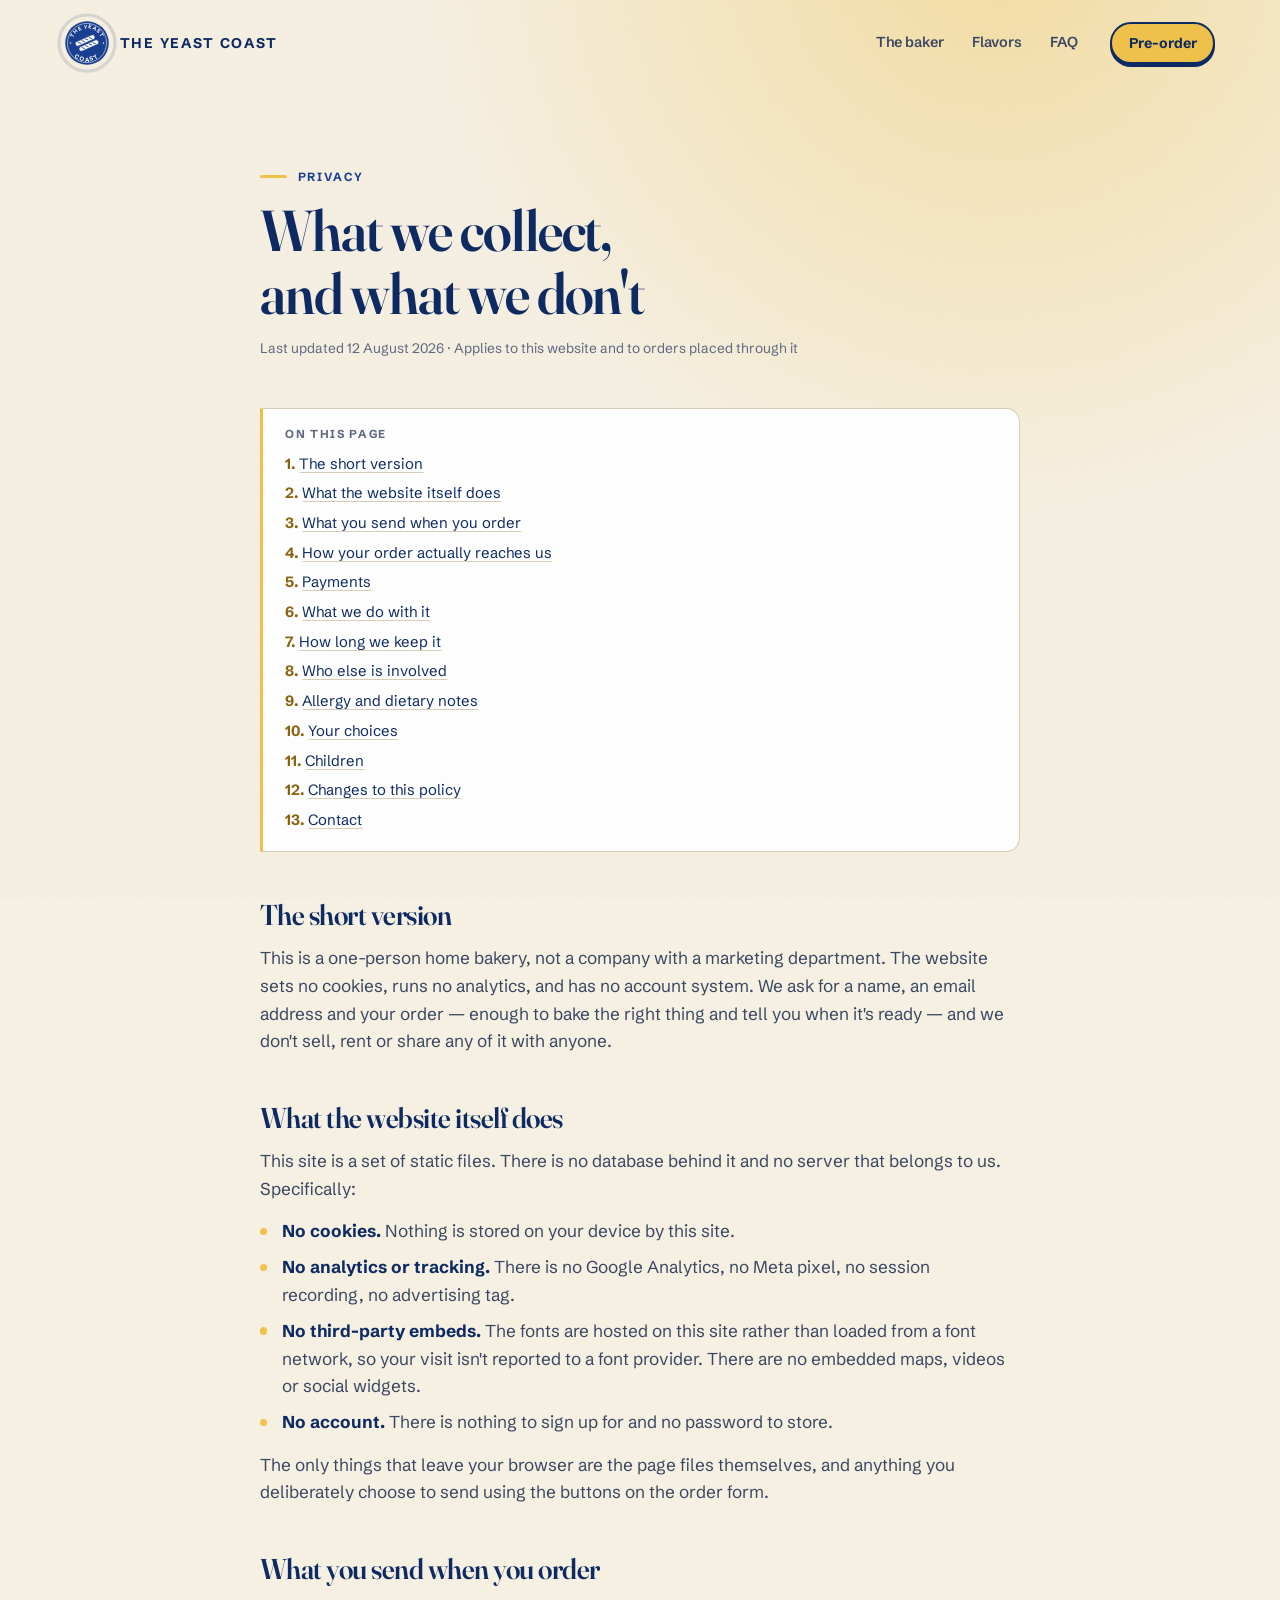
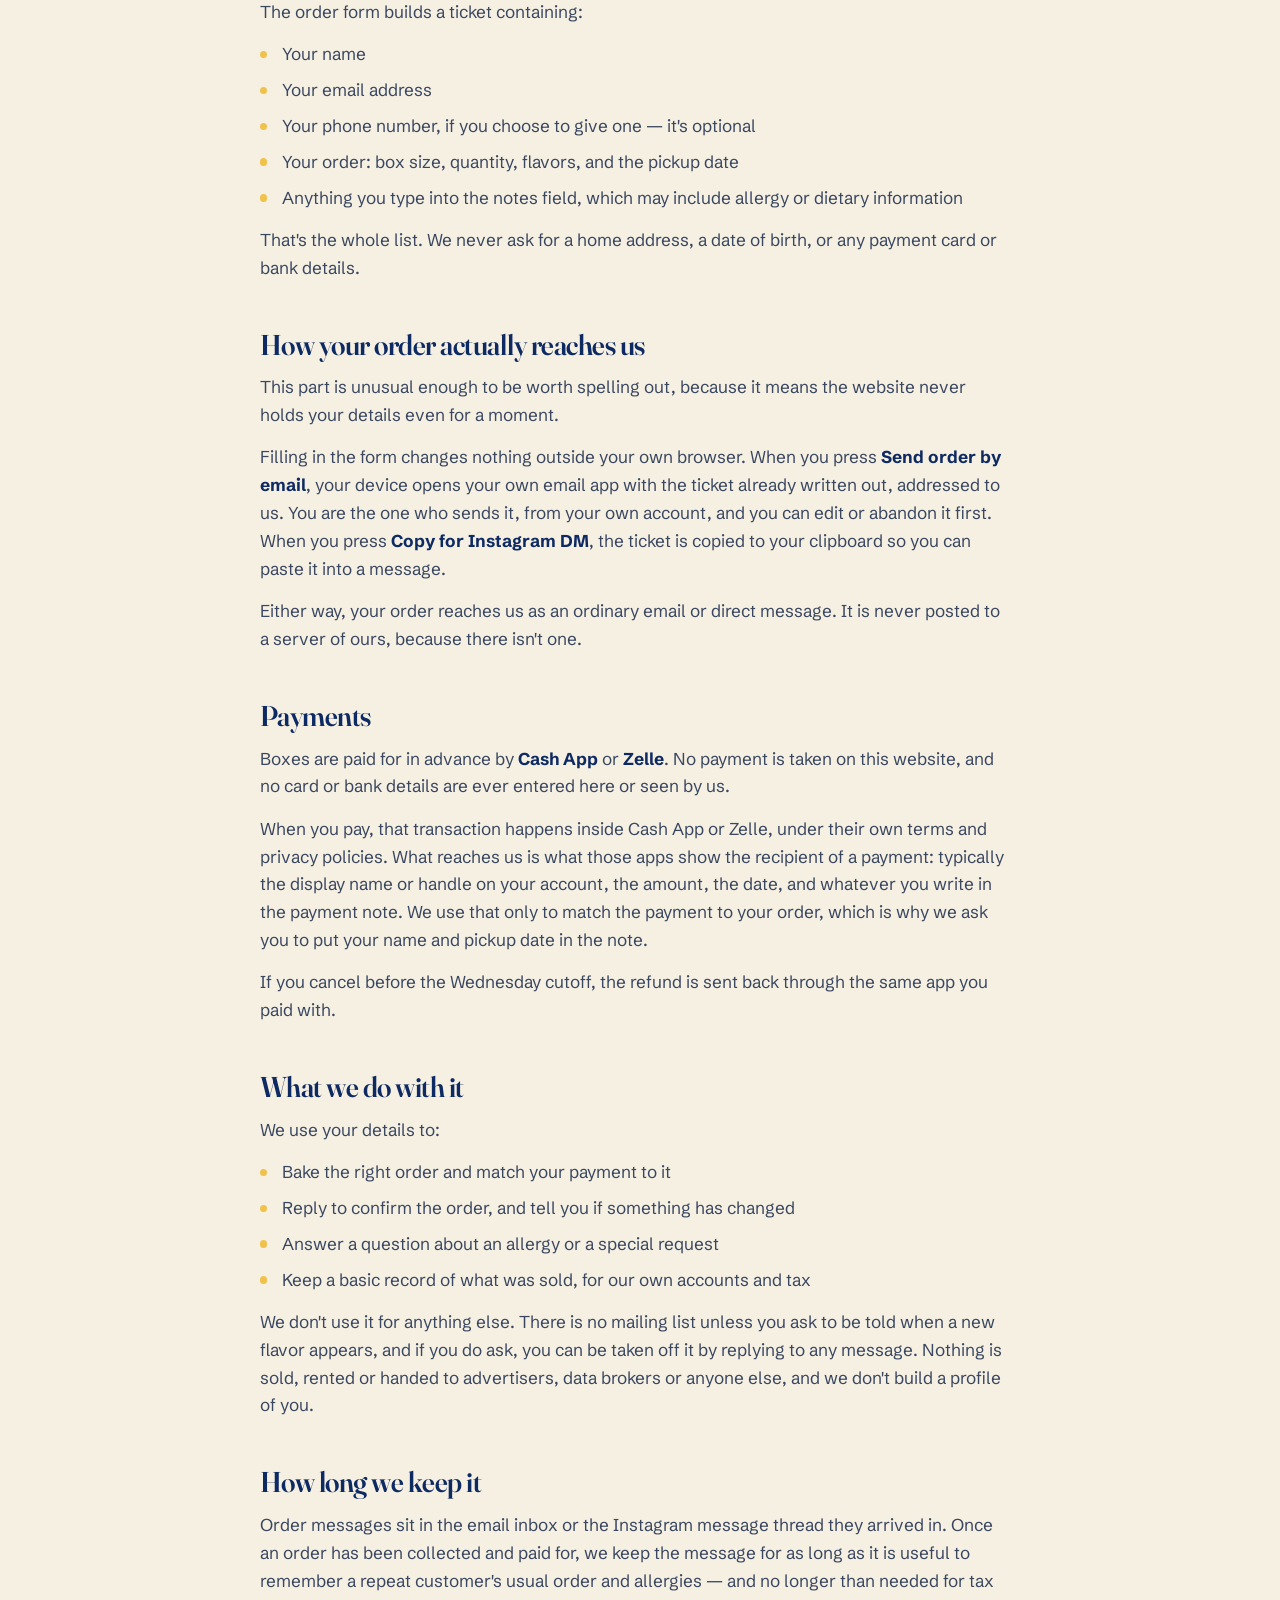
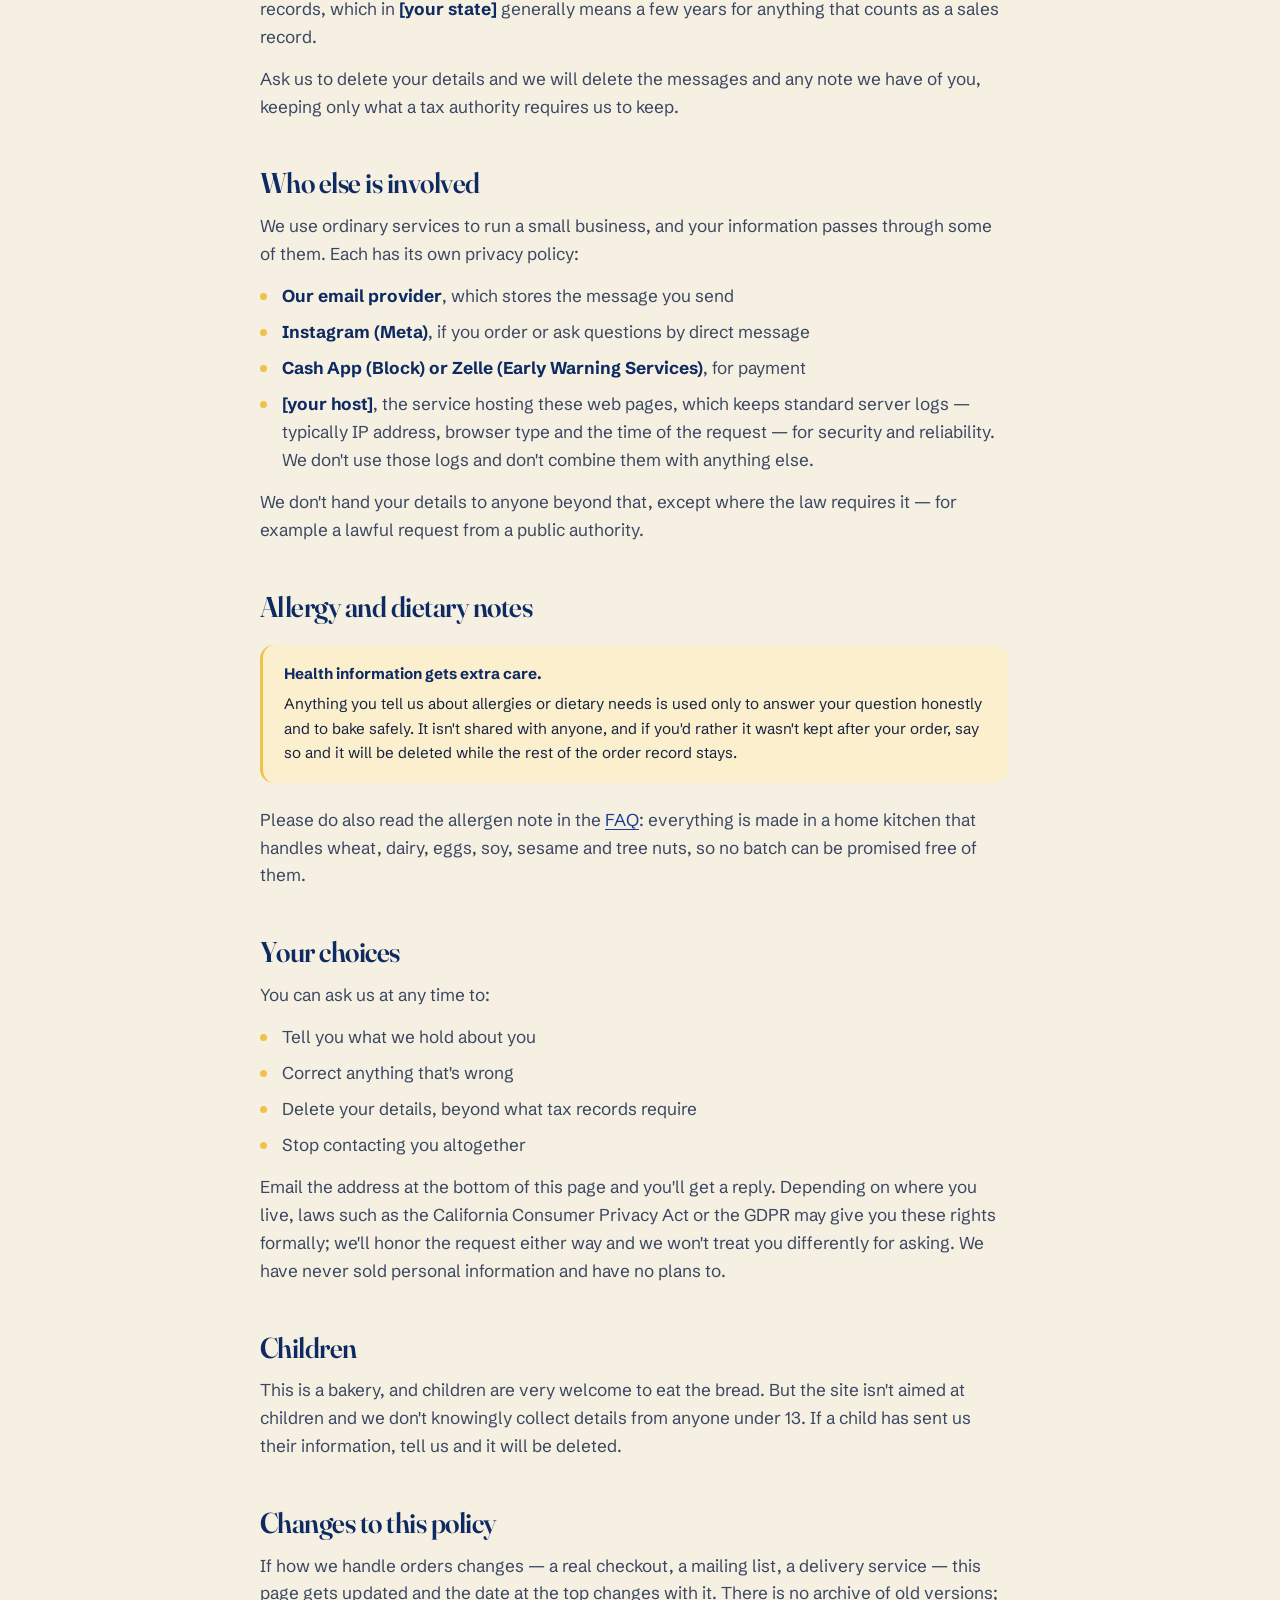
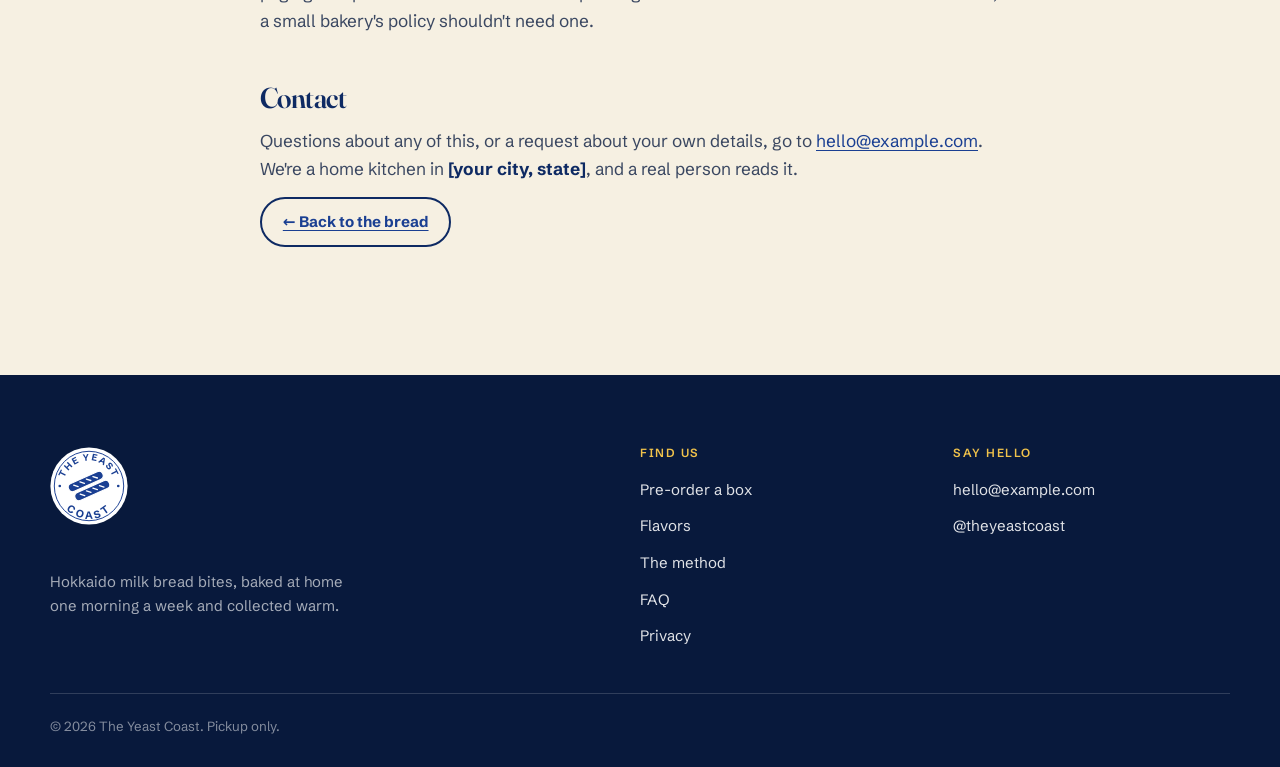
==== commit 717f4e43: "Rebuild the header as an island with a progress ring and sliding indicator The old header was the de" ====
--- a/privacy.html
+++ b/privacy.html
@@ -53,7 +53,15 @@
 <header class="nav" id="nav">
   <div class="wrap nav__inner">
     <a class="brand" href="index.html" aria-label="The Yeast Coast, home">
-      <svg class="brand__mark logo" viewBox="0 0 200 200" aria-hidden="true" focusable="false"><use href="#logo-mark"/></svg>
+      <span class="brand__badge">
+        <!-- Ring reads out how far down the page you are. The mark is already
+             a circle, so the progress indicator is the mark's own edge. -->
+        <svg class="brand__ring" viewBox="0 0 48 48" aria-hidden="true" focusable="false">
+          <circle class="brand__ring-track" cx="24" cy="24" r="22.4"/>
+          <circle class="brand__ring-fill"  cx="24" cy="24" r="22.4"/>
+        </svg>
+        <svg class="brand__mark logo" viewBox="0 0 200 200" aria-hidden="true" focusable="false"><use href="#logo-mark"/></svg>
+      </span>
       <span class="brand__name" data-business-name>The Yeast Coast</span>
     </a>
 
@@ -63,10 +71,13 @@
     </button>
 
     <nav class="nav__menu" id="navMenu" aria-label="Main">
-      <a href="index.html#note">The baker</a>
-      <a href="index.html#menu">Flavors</a>
-      <a href="index.html#faq">FAQ</a>
-      <a class="btn btn--sm btn--primary" href="index.html#order">Pre-order</a>
+      <div class="nav__links" id="navLinks">
+        <span class="nav__pill" id="navPill" aria-hidden="true"></span>
+        <a href="index.html#note">The baker</a>
+        <a href="index.html#menu">Flavors</a>
+        <a href="index.html#faq">FAQ</a>
+      </div>
+      <a class="btn btn--sm btn--primary nav__cta" href="index.html#order">Pre-order</a>
     </nav>
   </div>
 </header>
--- a/styles.css
+++ b/styles.css
@@ -106,6 +106,7 @@
 .wrap { width: min(1180px, 100% - (var(--gutter) * 2)); margin-inline: auto; }
 .wrap--narrow { width: min(760px, 100% - (var(--gutter) * 2)); }
 
+section[id] { scroll-margin-top: 84px; }
 .section { padding-block: var(--section-y); background: var(--paper); }
 .section--tint { background: var(--sand); }
 .section--dark { background: var(--navy-deep); }
@@ -175,62 +176,140 @@
 
 /* =========================================================
    NAV
+   A floating island rather than an edge-to-edge bar: transparent while you
+   are at the top, condensing into a frosted pill once there is content
+   behind it. The mark carries a scroll-progress ring, and a butter pill
+   slides between the links to mark hover and the section you are in.
    ========================================================= */
 .nav {
   position: sticky; top: 0; z-index: 100;
-  background: transparent; border-bottom: 1px solid transparent;
-  transition: border-color .3s, box-shadow .3s, background .3s;
-}
-.nav.is-stuck {
-  background: rgba(255,255,255,.88);
-  backdrop-filter: saturate(150%) blur(14px);
-  -webkit-backdrop-filter: saturate(150%) blur(14px);
-  border-bottom-color: var(--line);
-  box-shadow: 0 6px 20px rgba(14,42,99,.06);
-}
-.nav__inner { display: flex; align-items: center; justify-content: space-between; gap: 1rem; min-height: 74px; }
-.brand { display: inline-flex; align-items: center; gap: .65rem; }
-.brand__mark { width: 42px; height: 42px; flex: none; }
+  padding-top: .75rem; padding-bottom: .3rem;
+  transition: padding .3s ease;
+}
+.nav__inner {
+  display: flex; align-items: center; justify-content: space-between; gap: 1rem;
+  min-height: 62px; padding-inline: .85rem;
+  border: 1.5px solid transparent; border-radius: var(--r-pill);
+  background: transparent;
+  transition: background .35s ease, border-color .35s ease, box-shadow .35s ease, min-height .3s ease;
+}
+.nav.is-stuck { padding-top: .5rem; }
+.nav.is-stuck .nav__inner {
+  min-height: 56px;
+  background: rgba(255,253,248,.82);
+  backdrop-filter: saturate(160%) blur(16px);
+  -webkit-backdrop-filter: saturate(160%) blur(16px);
+  border-color: rgba(14,42,99,.10);
+  box-shadow: 0 2px 6px rgba(14,42,99,.05), 0 14px 34px rgba(14,42,99,.09);
+}
+
+/* ---- brand + progress ring ---- */
+.brand { display: inline-flex; align-items: center; gap: .7rem; }
+.brand__badge { position: relative; display: block; width: 44px; height: 44px; flex: none; }
+.brand__mark {
+  width: 100%; height: 100%;
+  transition: transform .5s cubic-bezier(.2,.7,.3,1);
+}
+.brand:hover .brand__mark { transform: rotate(-14deg) scale(1.04); }
+
+/* max-width:none matters: the global `svg { max-width: 100% }` would clamp
+   this to the badge's width and pull the ring inside the mark. */
+.brand__ring {
+  position: absolute; inset: -8px; max-width: none;
+  width: calc(100% + 16px); height: calc(100% + 16px);
+  transform: rotate(-90deg);
+}
+.brand__ring circle { fill: none; stroke-width: 2.6; stroke-linecap: round; }
+.brand__ring-track { stroke: rgba(14,42,99,.13); }
+.brand__ring-fill {
+  stroke: var(--butter-deep);
+  /* r=22.4 → circumference 140.7 */
+  stroke-dasharray: 140.7;
+  stroke-dashoffset: calc(140.7 * (1 - var(--progress, 0)));
+  transition: stroke-dashoffset .12s linear;
+}
+
 .brand__name {
-  font-family: var(--sans); font-size: .9rem; font-weight: 700;
-  text-transform: uppercase; letter-spacing: .11em; color: var(--navy-deep);
+  font-family: var(--sans); font-size: .88rem; font-weight: 700;
+  text-transform: uppercase; letter-spacing: .12em; color: var(--navy-deep);
   line-height: 1.15; white-space: nowrap;
 }
-@media (max-width: 420px) {
-  .brand__name { white-space: normal; max-width: 6.5em; font-size: .78rem; letter-spacing: .06em; }
-}
-.nav__menu { display: flex; align-items: center; gap: clamp(1rem, 2.2vw, 1.9rem); }
-.nav__menu a:not(.btn) { font-size: .93rem; font-weight: 500; color: var(--ink-soft); position: relative; padding-block: .25rem; }
-.nav__menu a:not(.btn)::after {
-  content: ""; position: absolute; left: 0; right: 0; bottom: 0; height: 2px;
-  background: var(--butter); transform: scaleX(0); transform-origin: left; transition: transform .22s;
-}
-.nav__menu a:not(.btn):hover { color: var(--navy-deep); }
-.nav__menu a:not(.btn):hover::after { transform: scaleX(1); }
-
-.nav__toggle { display: none; background: none; border: 0; padding: .6rem; cursor: pointer; }
+
+/* ---- links with a sliding indicator ---- */
+.nav__menu { display: flex; align-items: center; gap: clamp(.6rem, 1.6vw, 1.2rem); }
+.nav__links { position: relative; display: flex; align-items: center; gap: .15rem; }
+.nav__links a {
+  position: relative; z-index: 1;
+  padding: .48rem .8rem; border-radius: var(--r-pill);
+  font-size: .9rem; font-weight: 600; color: var(--ink-soft);
+  transition: color .22s ease;
+}
+.nav__links a:hover, .nav__links a.is-current { color: var(--navy-deep); }
+
+.nav__pill {
+  position: absolute; z-index: 0; top: 50%; left: 0;
+  height: 2.05rem; width: 0; transform: translateY(-50%);
+  border-radius: var(--r-pill); background: var(--butter);
+  opacity: 0; pointer-events: none;
+  transition: left .32s cubic-bezier(.3,1.3,.5,1), width .32s cubic-bezier(.3,1.3,.5,1), opacity .22s ease;
+}
+.nav__pill.is-on { opacity: 1; }
+
+.nav__toggle { display: none; background: none; border: 0; padding: .6rem; cursor: pointer; z-index: 130; position: relative; }
 .nav__bars, .nav__bars::before, .nav__bars::after {
-  display: block; width: 22px; height: 2px; background: var(--navy-deep); border-radius: 2px; transition: transform .25s, opacity .2s;
+  display: block; width: 24px; height: 2.5px; background: var(--navy-deep); border-radius: 2px;
+  transition: transform .3s cubic-bezier(.2,.7,.3,1), opacity .2s, background .2s;
 }
 .nav__bars { position: relative; }
 .nav__bars::before, .nav__bars::after { content: ""; position: absolute; left: 0; }
 .nav__bars::before { top: -7px; }
 .nav__bars::after  { top: 7px; }
 .nav__toggle[aria-expanded="true"] .nav__bars { background: transparent; }
-.nav__toggle[aria-expanded="true"] .nav__bars::before { transform: translateY(7px) rotate(45deg); }
-.nav__toggle[aria-expanded="true"] .nav__bars::after  { transform: translateY(-7px) rotate(-45deg); }
-
+.nav__toggle[aria-expanded="true"] .nav__bars::before { transform: translateY(7px) rotate(45deg); background: #fff; }
+.nav__toggle[aria-expanded="true"] .nav__bars::after  { transform: translateY(-7px) rotate(-45deg); background: #fff; }
+
+/* ---- mobile: a full-screen panel, not a dropdown ---- */
 @media (max-width: 860px) {
   .nav__toggle { display: block; }
   .nav__menu {
-    position: absolute; inset: 100% 0 auto; flex-direction: column; align-items: stretch;
-    gap: 0; padding: .5rem var(--gutter) 1.4rem;
-    background: var(--paper); border-bottom: 1px solid var(--line);
-    box-shadow: var(--shadow-md); display: none;
+    position: fixed; inset: 0; z-index: 125;
+    flex-direction: column; align-items: flex-start; justify-content: center;
+    gap: 0; padding: 12vh var(--gutter) 4rem;
+    background: var(--navy-deep);
+    clip-path: circle(0% at calc(100% - 3rem) 3rem);
+    transition: clip-path .5s cubic-bezier(.7,0,.3,1);
+    pointer-events: none;
   }
-  .nav__menu.is-open { display: flex; }
-  .nav__menu a:not(.btn) { padding: .85rem 0; border-bottom: 1px solid var(--line); font-size: 1.05rem; }
-  .nav__menu .btn { margin-top: 1rem; }
+  .nav__menu.is-open { clip-path: circle(150% at calc(100% - 3rem) 3rem); pointer-events: auto; }
+
+  .nav__links { flex-direction: column; align-items: flex-start; gap: 0; width: 100%; }
+  .nav__pill { display: none; }
+  .nav__links a {
+    font-family: var(--display); font-size: clamp(2rem, 9vw, 2.9rem);
+    font-weight: 600; text-transform: none; letter-spacing: -.02em;
+    color: var(--on-dark); padding: .35rem 0; border-radius: 0;
+    opacity: 0; transform: translateY(14px);
+    transition: opacity .4s ease, transform .4s cubic-bezier(.2,.7,.3,1), color .2s;
+  }
+  .nav__menu.is-open .nav__links a { opacity: 1; transform: none; }
+  .nav__menu.is-open .nav__links a:nth-child(2) { transition-delay: .10s; }
+  .nav__menu.is-open .nav__links a:nth-child(3) { transition-delay: .16s; }
+  .nav__menu.is-open .nav__links a:nth-child(4) { transition-delay: .22s; }
+  .nav__menu.is-open .nav__links a:nth-child(5) { transition-delay: .28s; }
+  .nav__links a.is-current { color: var(--butter); }
+
+  .nav__cta {
+    margin-top: 2.2rem; padding: .8rem 1.7rem; font-size: 1rem;
+    box-shadow: 0 4px 0 var(--navy-dark);
+    opacity: 0; transform: translateY(14px);
+    transition: opacity .4s ease .3s, transform .4s cubic-bezier(.2,.7,.3,1) .3s;
+  }
+  .nav__menu.is-open .nav__cta { opacity: 1; transform: none; }
+
+  body.nav-open { overflow: hidden; }
+}
+@media (max-width: 420px) {
+  .brand__name { white-space: normal; max-width: 6.5em; font-size: .76rem; letter-spacing: .06em; }
 }
 
 /* =========================================================
@@ -696,3 +775,165 @@
   .sticker { animation: none; }
   .flavor:hover, .flavor:nth-child(even):hover, .box-card--featured, .box-card--featured:hover { transform: none; rotate: 0deg; }
 }
+
+/* =========================================================
+   INTERACTIVE PIECES
+   ========================================================= */
+
+/* ---- add-to-box, on the menu cards ---- */
+.flavor { display: flex; flex-direction: column; }
+.flavor__add {
+  margin-top: auto; align-self: flex-start;
+  background: transparent; border: 2px solid var(--navy-deep); color: var(--navy-deep);
+  border-radius: var(--r-pill); padding: .4rem .9rem;
+  font-size: .8rem; font-weight: 700; cursor: pointer;
+  margin-top: 1rem;
+  transition: background .18s, color .18s, border-color .18s, transform .18s;
+}
+.flavor__add:hover { background: var(--navy-deep); color: #fff; transform: translateY(-1px); }
+.flavor__add.is-added { background: var(--butter); border-color: var(--navy-deep); color: var(--navy-deep); }
+.flavor__add.is-added::before { content: "✓ "; }
+.flavor--feature .flavor__add { margin-top: 1.2rem; }
+.flavor.is-out .flavor__add { opacity: .4; pointer-events: none; }
+
+/* ---- the box tray ----
+   Bites are distributed across the real piece count, so the tray is a
+   picture of the actual order rather than a decorative graphic. */
+.tray {
+  display: grid; gap: .4rem; padding: .7rem; width: max-content; max-width: 100%;
+  background: var(--navy-dark); border-radius: var(--r-md);
+}
+/* Fixed cell size across every box: a bite is a bite, so a party tray should
+   look like more bites rather than bigger ones. */
+.tray[data-size="6"]  { grid-template-columns: repeat(3, var(--bite, 3rem)); }
+.tray[data-size="12"] { grid-template-columns: repeat(4, var(--bite, 3rem)); }
+.tray[data-size="24"] { grid-template-columns: repeat(6, var(--bite, 3rem)); }
+@media (max-width: 430px) { .tray { --bite: 2.4rem; } }
+.slot {
+  aspect-ratio: 1; border-radius: 32%;
+  border: 1.5px dashed rgba(255,255,255,.2); background: transparent;
+  transition: background .25s ease, border-color .25s ease, transform .25s cubic-bezier(.34,1.56,.64,1);
+}
+.slot.is-filled {
+  border-color: transparent; border-style: solid;
+  background: var(--slot);
+  box-shadow: inset 0 -2px 4px rgba(0,0,0,.14), inset 0 2px 3px rgba(255,255,255,.35);
+}
+.slot.is-new { animation: slot-pop .4s cubic-bezier(.34,1.56,.64,1); }
+@keyframes slot-pop { 0% { transform: scale(.4); opacity: 0 } 100% { transform: scale(1); opacity: 1 } }
+
+.tray-legend { display: flex; flex-wrap: wrap; gap: .45rem .95rem; margin-top: .75rem; }
+.tray-legend li { display: flex; align-items: center; gap: .4rem; font-size: .82rem; color: var(--ink-soft); }
+.tray-legend i { width: .8rem; height: .8rem; border-radius: 32%; background: var(--slot); flex: none; }
+.tray-legend b { font-variant-numeric: tabular-nums; color: var(--navy-deep); }
+.tray__status { margin-top: .6rem; font-size: .84rem; color: var(--ink-faint); }
+
+/* ---- crumb wipe ---- */
+.wipe__stage {
+  position: relative; overflow: hidden; border-radius: var(--r-lg);
+  border: 1px solid var(--line); box-shadow: var(--shadow-md);
+  aspect-ratio: 16 / 9; background: #DCC8A6; touch-action: pan-y;
+}
+.wipe__art { position: absolute; inset: 0; width: 100%; height: 100%; }
+.wipe__art--plain { background: #DCC8A6; }
+.wipe__art--plain ellipse { fill: #F0E7D6; }
+.wipe__art--tang  { background: #E8CFA4; clip-path: inset(0 0 0 var(--wipe)); }
+.wipe__art--tang ellipse { fill: #FBF3E4; }
+
+.wipe__tag {
+  position: absolute; top: .8rem; z-index: 2;
+  font-size: .68rem; font-weight: 700; letter-spacing: .1em; text-transform: uppercase;
+  padding: .3rem .7rem; border-radius: var(--r-pill);
+  background: var(--navy-deep); color: #fff;
+}
+.wipe__tag--l { left: .8rem; }
+.wipe__tag--r { right: .8rem; background: var(--butter); color: var(--navy-deep); }
+
+.wipe__handle {
+  position: absolute; top: 0; bottom: 0; left: var(--wipe);
+  width: 3px; margin-left: -1.5px; background: var(--navy-deep); z-index: 3; pointer-events: none;
+}
+.wipe__handle span {
+  position: absolute; top: 50%; left: 50%; transform: translate(-50%, -50%);
+  width: 2.6rem; height: 2.6rem; border-radius: 50%;
+  background: var(--butter); border: 2.5px solid var(--navy-deep);
+  box-shadow: 0 3px 0 rgba(14,42,99,.3);
+}
+.wipe__handle span::before, .wipe__handle span::after {
+  content: ""; position: absolute; top: 50%; width: 0; height: 0;
+  border-block: 5px solid transparent;
+}
+.wipe__handle span::before { left: .5rem; transform: translateY(-50%); border-right: 7px solid var(--navy-deep); }
+.wipe__handle span::after  { right: .5rem; transform: translateY(-50%); border-left: 7px solid var(--navy-deep); }
+
+/* A real range input, stretched over the stage: pointer drag and arrow keys
+   both work, and it is announced properly, without a custom drag handler. */
+.wipe__range {
+  position: absolute; inset: 0; z-index: 4;
+  width: 100%; height: 100%; margin: 0; opacity: 0; cursor: ew-resize;
+  appearance: none; background: transparent;
+}
+.wipe__range::-webkit-slider-thumb { appearance: none; width: 3rem; height: 100%; }
+.wipe__range::-moz-range-thumb { width: 3rem; height: 100%; border: 0; opacity: 0; }
+.wipe__range:focus-visible { opacity: 1; outline: 3px solid var(--navy); outline-offset: 3px; }
+
+.wipe__captions { display: grid; gap: 1.4rem; margin-top: 1.4rem; }
+@media (min-width: 760px) { .wipe__captions { grid-template-columns: 1fr 1fr; gap: 2rem; } }
+.wipe__captions h3 { font-size: 1.2rem; color: var(--navy-deep); margin-bottom: .45rem; }
+.wipe__captions p { font-size: .94rem; color: var(--ink-soft); }
+
+/* ---- week status ---- */
+.week__status {
+  margin-top: clamp(2rem, 4vw, 3rem); padding: .9rem 1.2rem;
+  background: rgba(255,255,255,.07); border-left: 3px solid var(--butter);
+  border-radius: 0 var(--r-sm) var(--r-sm) 0;
+  font-size: .95rem; color: var(--on-dark-soft); max-width: 62ch;
+}
+.week__status strong { color: var(--butter); }
+.week__day.is-today .week__name {
+  box-shadow: 0 0 0 4px rgba(240,194,75,.3);
+  outline: 2px solid var(--butter); outline-offset: 2px;
+}
+
+/* ---- copyable handles ---- */
+.copyable {
+  background: none; border: 0; padding: .1rem .2rem; margin: -.1rem -.2rem;
+  font: inherit; font-size: .82rem; color: var(--navy-deep); font-weight: 700;
+  cursor: pointer; border-radius: 4px; text-align: right; word-break: break-all;
+  border-bottom: 1px dashed var(--line); transition: background .15s, color .15s;
+}
+.copyable:hover { background: var(--butter-soft); }
+.copyable.is-copied { background: var(--butter); }
+.copyable.is-copied::after { content: " copied"; font-size: .68rem; letter-spacing: .06em; text-transform: uppercase; }
+
+/* ---- sticky order bar ---- */
+.orderbar {
+  position: fixed; left: 0; right: 0; bottom: 0; z-index: 120;
+  background: var(--navy-deep); color: #fff;
+  border-top: 3px solid var(--butter);
+  box-shadow: 0 -8px 30px rgba(8,25,60,.28);
+  transform: translateY(110%); transition: transform .35s cubic-bezier(.2,.7,.3,1);
+}
+.orderbar.is-up { transform: translateY(0); }
+/* Reserve the bar's height while it is up, or it sits on top of whatever is
+   at the bottom of the page and eats taps meant for the content. */
+body.has-bar { padding-bottom: 4.6rem; }
+.orderbar__inner {
+  display: flex; align-items: center; gap: 1rem;
+  padding-block: .7rem; min-height: 60px;
+}
+.orderbar__box { display: grid; min-width: 0; }
+.orderbar__box strong { font-family: var(--display); font-size: 1.02rem; line-height: 1.2; }
+.orderbar__box span { font-size: .78rem; color: var(--on-dark-soft); overflow: hidden; text-overflow: ellipsis; white-space: nowrap; }
+.orderbar__total { margin-left: auto; display: flex; align-items: baseline; gap: .5rem; flex: none; }
+.orderbar__total span { font-size: .68rem; letter-spacing: .12em; text-transform: uppercase; color: var(--on-dark-soft); }
+.orderbar__total strong { font-family: var(--display); font-size: 1.4rem; color: var(--butter); font-variant-numeric: tabular-nums; }
+@media (max-width: 560px) {
+  .orderbar__total span { display: none; }
+  .orderbar__box span { display: none; }
+}
+
+@media (prefers-reduced-motion: reduce) {
+  .slot.is-new { animation: none; }
+  .orderbar { transition: none; }
+}
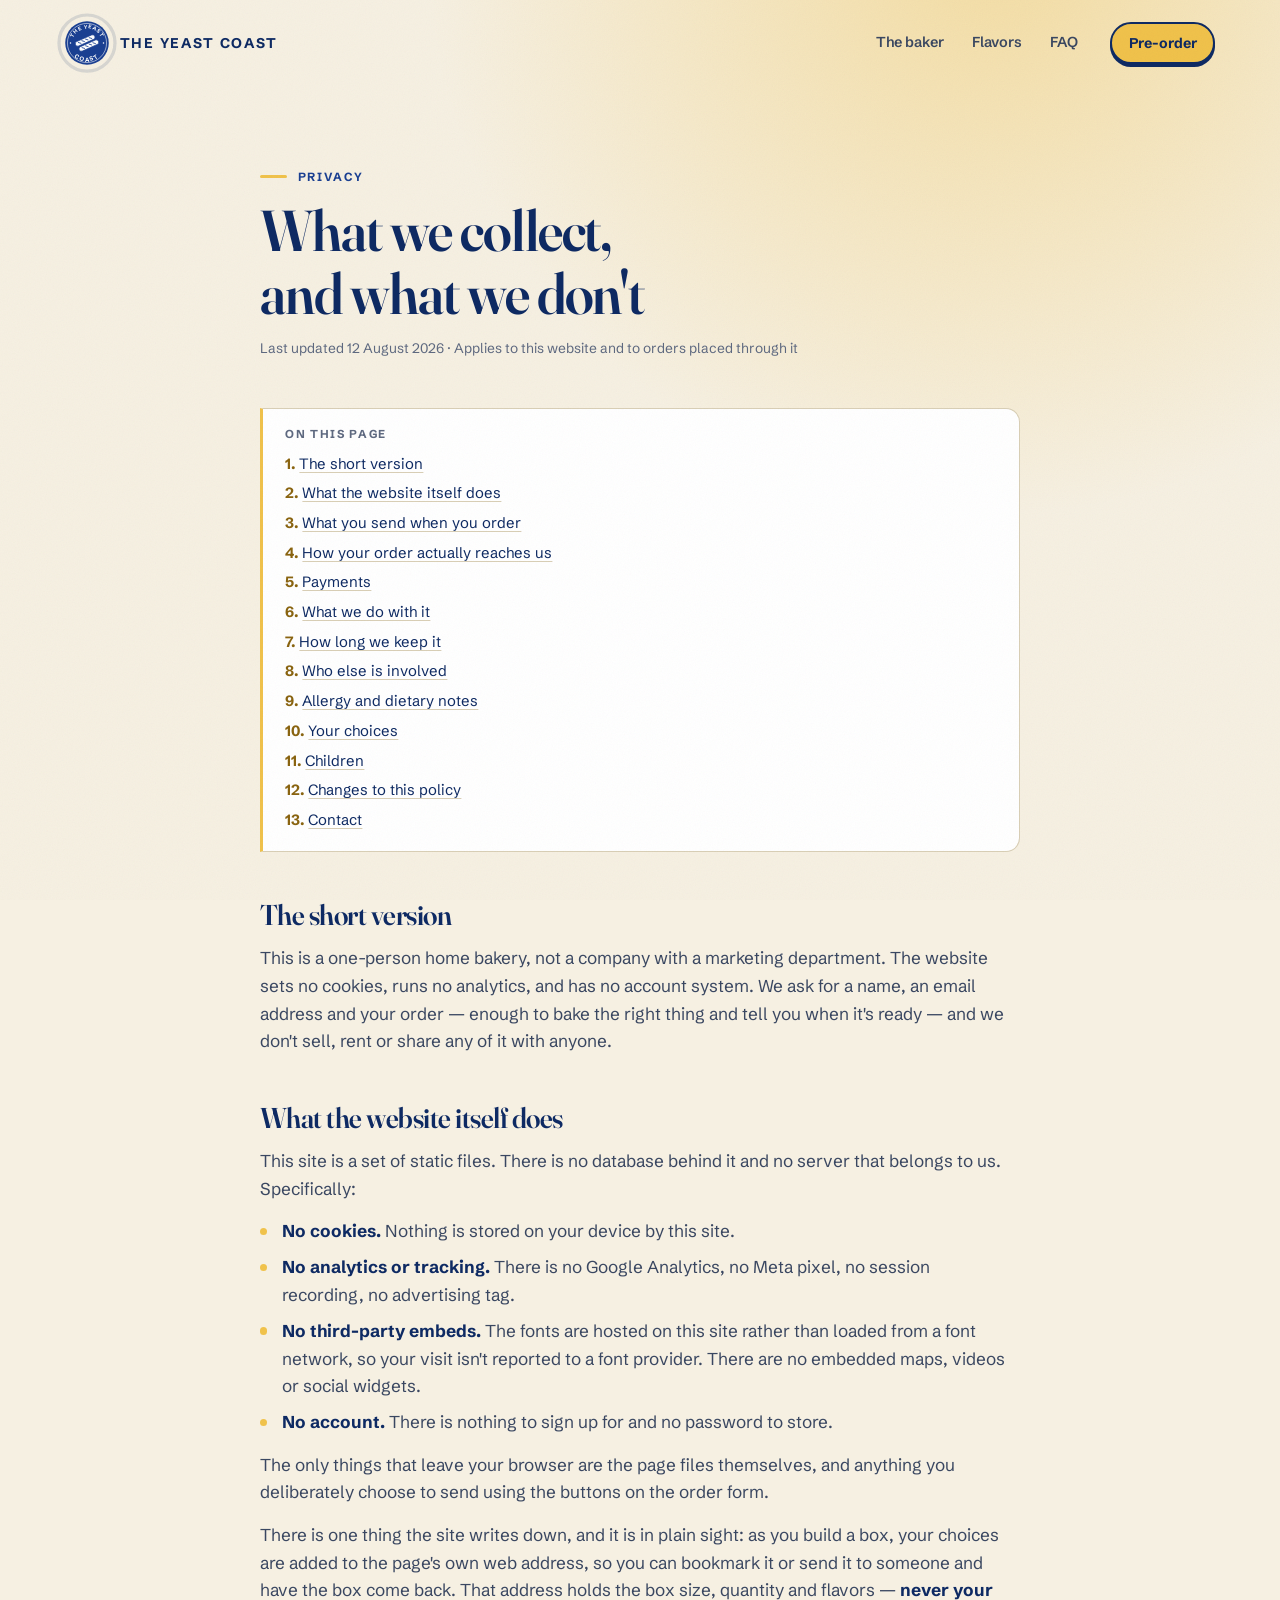
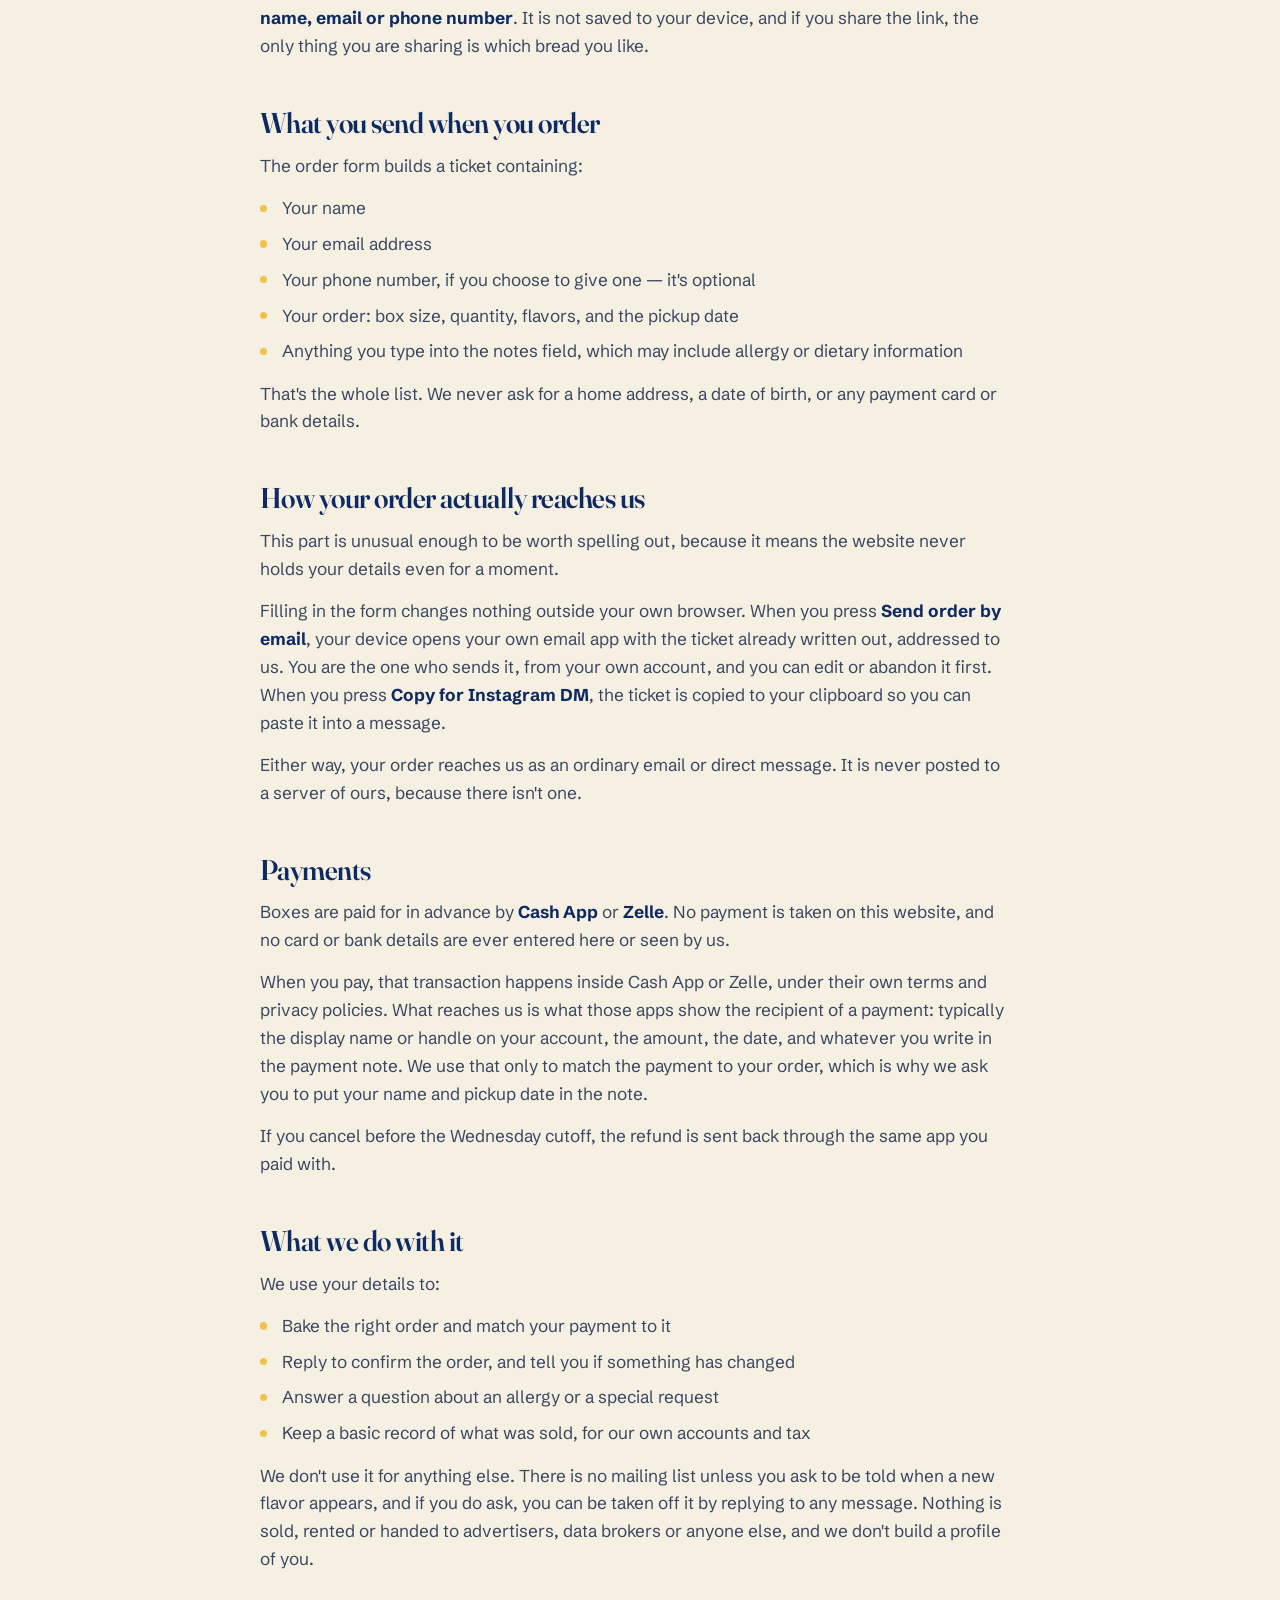
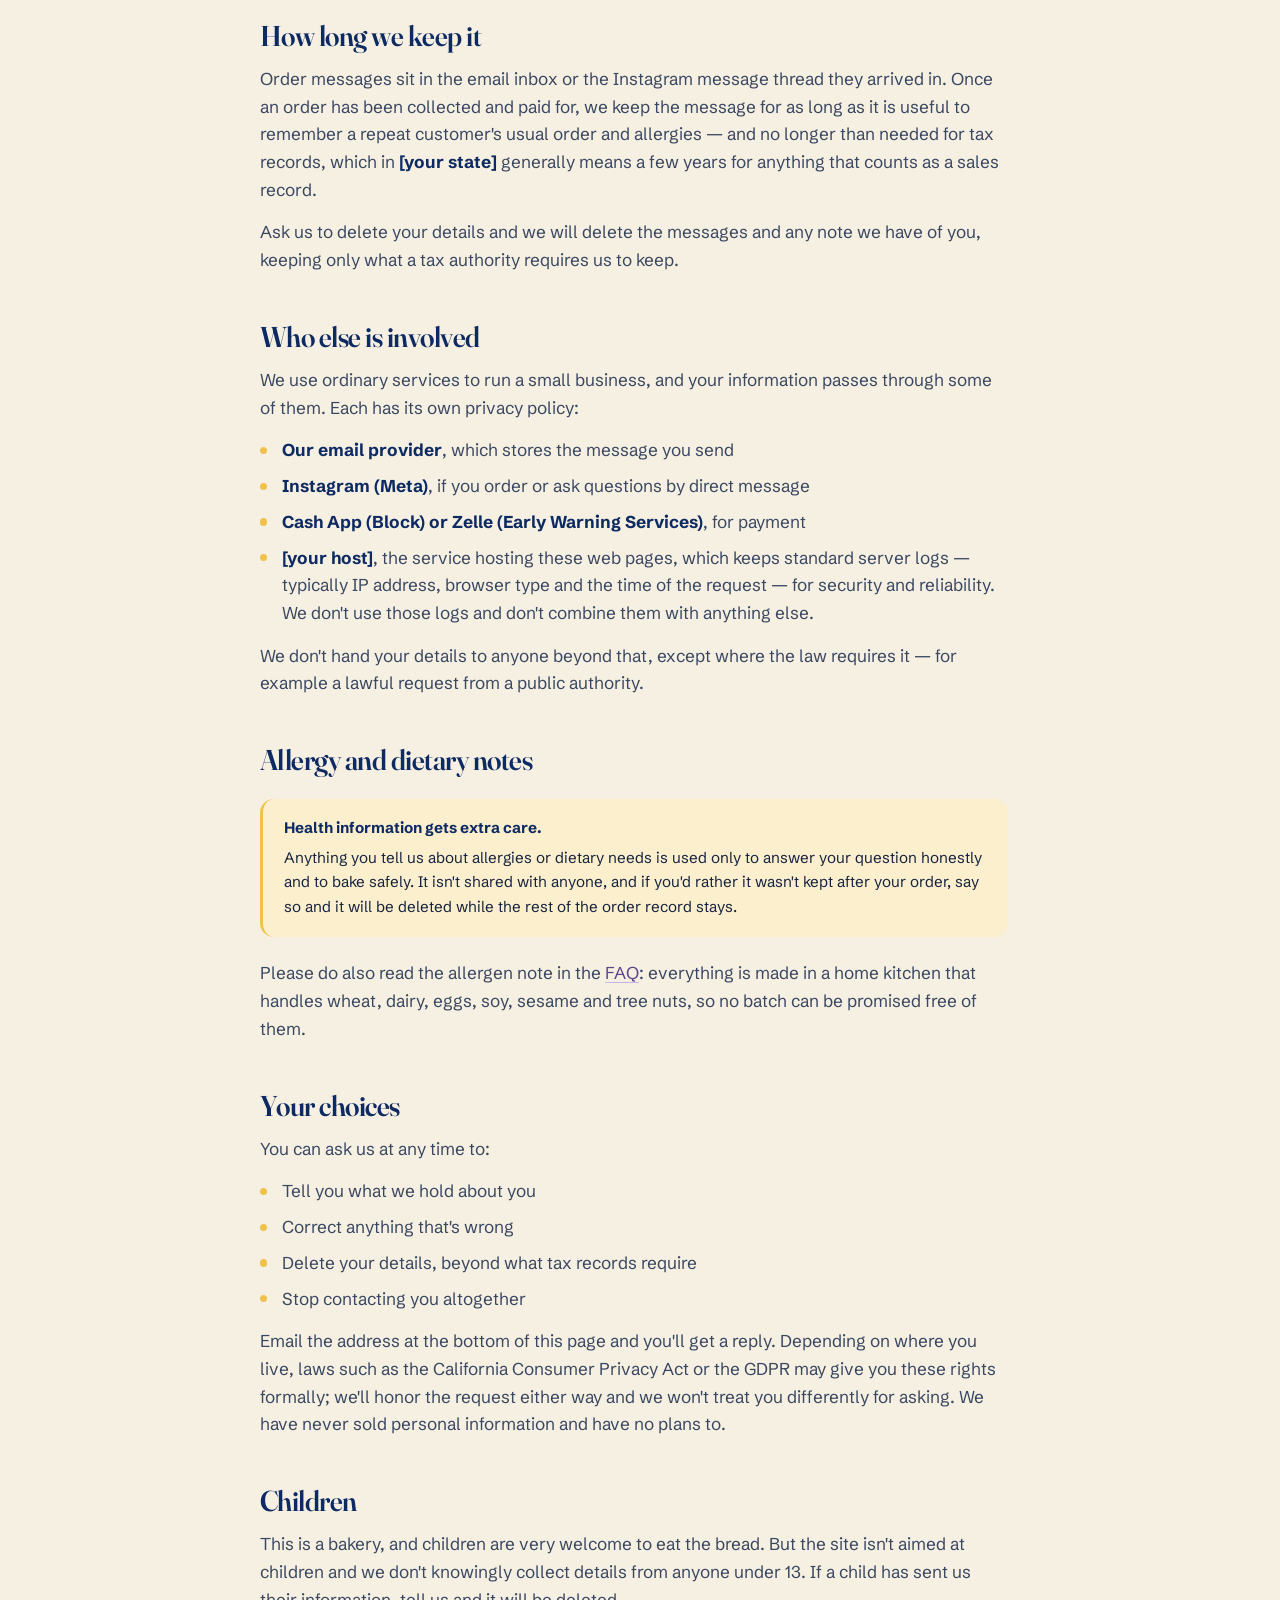
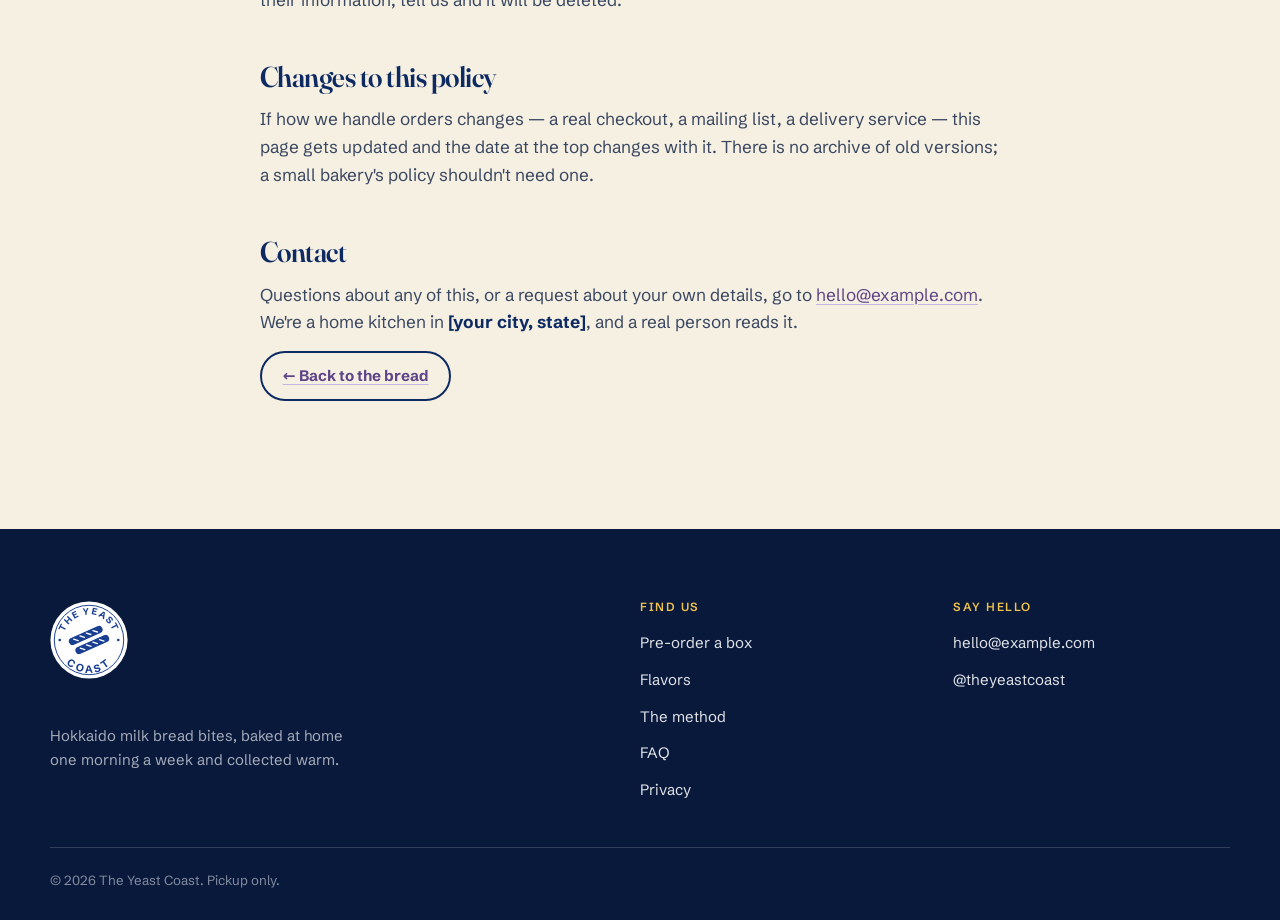
==== commit 3265d3d7: "Add a third accent and four new interactions The third accent is the ube purple already on the menu " ====
--- a/privacy.html
+++ b/privacy.html
@@ -136,6 +136,14 @@
         The only things that leave your browser are the page files themselves, and
         anything you deliberately choose to send using the buttons on the order form.
       </p>
+      <p>
+        There is one thing the site writes down, and it is in plain sight: as you
+        build a box, your choices are added to the page's own web address, so you
+        can bookmark it or send it to someone and have the box come back. That
+        address holds the box size, quantity and flavors — <strong>never your name,
+        email or phone number</strong>. It is not saved to your device, and if you
+        share the link, the only thing you are sharing is which bread you like.
+      </p>
 
       <h2 id="order">What you send when you order</h2>
       <p>The order form builds a ticket containing:</p>
--- a/styles.css
+++ b/styles.css
@@ -22,6 +22,14 @@
   --butter:      #F0C24B;
   --butter-soft: #FBEFCE;
   --butter-deep: #8A6410;
+
+  /* Third accent, taken from the ube on the menu — the one colour the product
+     itself supplies. It carries what CHANGES week to week; butter carries what
+     stays fixed. --ube-light exists for dark grounds, --ube-deep for light. */
+  --ube:       #6E4C9E;
+  --ube-deep:  #5E4488;
+  --ube-soft:  #EFE9F8;
+  --ube-light: #C6B5E4;
 
   /* ink */
   --ink:         #16233F;
@@ -204,7 +212,7 @@
 }
 
 /* ---- brand + progress ring ---- */
-.brand { display: inline-flex; align-items: center; gap: .7rem; }
+.brand { display: inline-flex; align-items: center; gap: 0; }
 .brand__badge { position: relative; display: block; width: 44px; height: 44px; flex: none; }
 .brand__mark {
   width: 100%; height: 100%;
@@ -229,11 +237,28 @@
   transition: stroke-dashoffset .12s linear;
 }
 
+/* Collapses away once the island condenses, so the mark stands alone.
+   The <a> carries an aria-label, so the name is still announced. */
 .brand__name {
   font-family: var(--sans); font-size: .88rem; font-weight: 700;
   text-transform: uppercase; letter-spacing: .12em; color: var(--navy-deep);
   line-height: 1.15; white-space: nowrap;
-}
+  max-width: 16rem; margin-left: .7rem; overflow: hidden;
+  transition: max-width .42s cubic-bezier(.2,.7,.3,1),
+              margin-left .42s cubic-bezier(.2,.7,.3,1),
+              opacity .22s ease, transform .32s ease;
+}
+.nav.is-stuck .brand__name {
+  max-width: 0; margin-left: 0; opacity: 0; transform: translateX(-6px);
+}
+/* Reaching for the mark brings the name back, so it is never a dead end. */
+.nav.is-stuck .brand:hover .brand__name,
+.nav.is-stuck .brand:focus-visible .brand__name {
+  max-width: 16rem; margin-left: .7rem; opacity: 1; transform: none;
+}
+/* The mark takes on a little more presence once it is carrying identity alone. */
+.nav.is-stuck .brand__badge { width: 46px; height: 46px; }
+.brand__badge { transition: width .42s cubic-bezier(.2,.7,.3,1), height .42s cubic-bezier(.2,.7,.3,1); }
 
 /* ---- links with a sliding indicator ---- */
 .nav__menu { display: flex; align-items: center; gap: clamp(.6rem, 1.6vw, 1.2rem); }
@@ -402,15 +427,15 @@
 .weekbar { background: var(--navy-deep); color: var(--on-dark); padding-block: 1.5rem; }
 .weekbar__inner { display: grid; gap: 1.2rem 2.5rem; align-items: center; }
 @media (min-width: 800px) { .weekbar__inner { grid-template-columns: auto 1fr auto; } }
-.weekbar__label { font-size: .7rem; font-weight: 700; letter-spacing: .16em; text-transform: uppercase; color: var(--butter); }
+.weekbar__label { font-size: .7rem; font-weight: 700; letter-spacing: .16em; text-transform: uppercase; color: var(--ube-light); }
 .weekbar__date { font-family: var(--display); font-size: 1.45rem; line-height: 1.1; }
 .weekbar__count { font-size: .87rem; color: var(--on-dark-soft); margin-top: .55rem; }
-.weekbar__count strong { color: var(--butter); font-variant-numeric: tabular-nums; }
+.weekbar__count strong { color: var(--ube-light); font-variant-numeric: tabular-nums; }
 .meter { height: 9px; border-radius: 999px; background: rgba(255,255,255,.16); overflow: hidden; }
-.meter__fill { height: 100%; background: var(--butter); border-radius: 999px; width: 0; transition: width .9s cubic-bezier(.2,.7,.3,1); }
+.meter__fill { height: 100%; background: var(--ube-light); border-radius: 999px; width: 0; transition: width .9s cubic-bezier(.2,.7,.3,1); }
 .weekbar__sold {
   font-size: .8rem; font-weight: 700; letter-spacing: .04em;
-  color: var(--navy-deep); background: var(--butter);
+  color: #fff; background: var(--ube);
   padding: .4rem .85rem; border-radius: var(--r-pill); justify-self: start;
 }
 
@@ -485,7 +510,7 @@
 
 .flavor__tag {
   display: inline-block; font-size: .64rem; font-weight: 700; letter-spacing: .11em; text-transform: uppercase;
-  color: var(--ink-faint); background: var(--sand); border-radius: var(--r-pill);
+  color: var(--ube-deep); background: var(--ube-soft); border-radius: var(--r-pill);
   padding: .28rem .65rem; margin-bottom: .8rem;
 }
 .flavor__tag--core { color: var(--navy-deep); background: var(--butter-soft); }
@@ -722,7 +747,8 @@
   width: .45rem; height: .45rem; border-radius: 50%; background: var(--butter);
 }
 .prose strong { color: var(--navy-deep); font-weight: 700; }
-.prose a { color: var(--navy); text-decoration: underline; text-underline-offset: 3px; }
+.prose a { color: var(--ube-deep); text-decoration: underline; text-underline-offset: 3px; text-decoration-color: var(--ube-light); }
+.prose a:hover { text-decoration-color: var(--ube-deep); }
 .prose .callout {
   margin: 1.4rem 0; padding: 1.1rem 1.3rem;
   background: var(--butter-soft); border-radius: var(--r-md);
@@ -889,10 +915,10 @@
   border-radius: 0 var(--r-sm) var(--r-sm) 0;
   font-size: .95rem; color: var(--on-dark-soft); max-width: 62ch;
 }
-.week__status strong { color: var(--butter); }
+.week__status strong { color: var(--ube-light); }
 .week__day.is-today .week__name {
-  box-shadow: 0 0 0 4px rgba(240,194,75,.3);
-  outline: 2px solid var(--butter); outline-offset: 2px;
+  box-shadow: 0 0 0 4px rgba(110,76,158,.35);
+  outline: 2px solid var(--ube-light); outline-offset: 2px;
 }
 
 /* ---- copyable handles ---- */
@@ -937,3 +963,74 @@
   .slot.is-new { animation: none; }
   .orderbar { transition: none; }
 }
+
+/* =========================================================
+   FILTER CHIPS · PICK TOOLS · SHARE · REHEAT TABS
+   ========================================================= */
+
+.filters { display: flex; flex-wrap: wrap; align-items: center; gap: .5rem; margin-bottom: 1.6rem; }
+.chip {
+  background: var(--paper); border: 1.5px solid var(--line); color: var(--ink-soft);
+  border-radius: var(--r-pill); padding: .42rem .95rem;
+  font-size: .84rem; font-weight: 600; cursor: pointer;
+  transition: background .2s, border-color .2s, color .2s, transform .18s;
+}
+.chip:hover { border-color: var(--ube); color: var(--ube-deep); transform: translateY(-1px); }
+.chip.is-on { background: var(--ube); border-color: var(--ube); color: #fff; }
+.filters__count { margin-left: auto; font-size: .82rem; color: var(--ink-faint); }
+
+/* Hidden by the filter rather than removed, so the grid keeps its shape. */
+.flavor.is-filtered { display: none; }
+.menu-grid { transition: opacity .18s ease; }
+.menu-grid.is-swapping { opacity: .35; }
+
+.pick-tools { display: flex; flex-wrap: wrap; gap: 1.1rem; margin-top: .85rem; }
+.linkish {
+  background: none; border: 0; padding: 0; cursor: pointer;
+  font-size: .86rem; font-weight: 600; color: var(--ube-deep);
+  border-bottom: 1.5px solid var(--ube-light);
+  transition: color .18s, border-color .18s;
+}
+.linkish:hover { color: var(--navy-deep); border-color: var(--navy-deep); }
+
+.ticket__share {
+  display: block; width: 100%; margin-top: .9rem;
+  background: var(--ube-soft); border: 1.5px dashed var(--ube-light); color: var(--ube-deep);
+  border-radius: var(--r-sm); padding: .55rem .7rem;
+  font-family: var(--sans); font-size: .78rem; font-weight: 700; cursor: pointer;
+  transition: background .18s, border-color .18s;
+}
+.ticket__share:hover { background: #E4D9F4; border-color: var(--ube); }
+.ticket__share.is-copied { background: var(--ube); border-color: var(--ube); color: #fff; }
+
+/* ---- reheat tabs ---- */
+.reheat {
+  margin-top: clamp(2.5rem, 5vw, 3.5rem);
+  background: var(--paper); border: 1px solid var(--line);
+  border-radius: var(--r-lg); padding: clamp(1.4rem, 3vw, 2rem);
+  box-shadow: var(--shadow-sm); max-width: 62ch;
+}
+.reheat h3 { font-size: 1.45rem; color: var(--navy-deep); margin-bottom: .5rem; }
+.reheat__lede { font-size: .95rem; color: var(--ink-soft); margin-bottom: 1.2rem; }
+.tabs { display: flex; flex-wrap: wrap; gap: .4rem; border-bottom: 2px solid var(--line); padding-bottom: .7rem; margin-bottom: 1.1rem; }
+.tab {
+  background: none; border: 1.5px solid transparent; color: var(--ink-soft);
+  border-radius: var(--r-pill); padding: .4rem .9rem;
+  font-size: .86rem; font-weight: 600; cursor: pointer;
+  transition: background .2s, color .2s, border-color .2s;
+}
+.tab:hover { color: var(--ube-deep); border-color: var(--ube-light); }
+.tab[aria-selected="true"] { background: var(--ube); color: #fff; border-color: var(--ube); }
+.tabpanel { animation: tab-in .28s ease; }
+.tabpanel:focus-visible { outline: 2.5px solid var(--navy); outline-offset: 4px; border-radius: var(--r-sm); }
+@keyframes tab-in { from { opacity: 0; transform: translateY(5px) } to { opacity: 1; transform: none } }
+.reheat__time {
+  font-family: var(--display); font-size: 1.5rem; color: var(--ube-deep);
+  margin-bottom: .4rem; letter-spacing: -.01em;
+}
+.tabpanel p:not(.reheat__time) { font-size: .95rem; color: var(--ink-soft); }
+
+@media (prefers-reduced-motion: reduce) {
+  .tabpanel { animation: none; }
+  .chip:hover { transform: none; }
+}
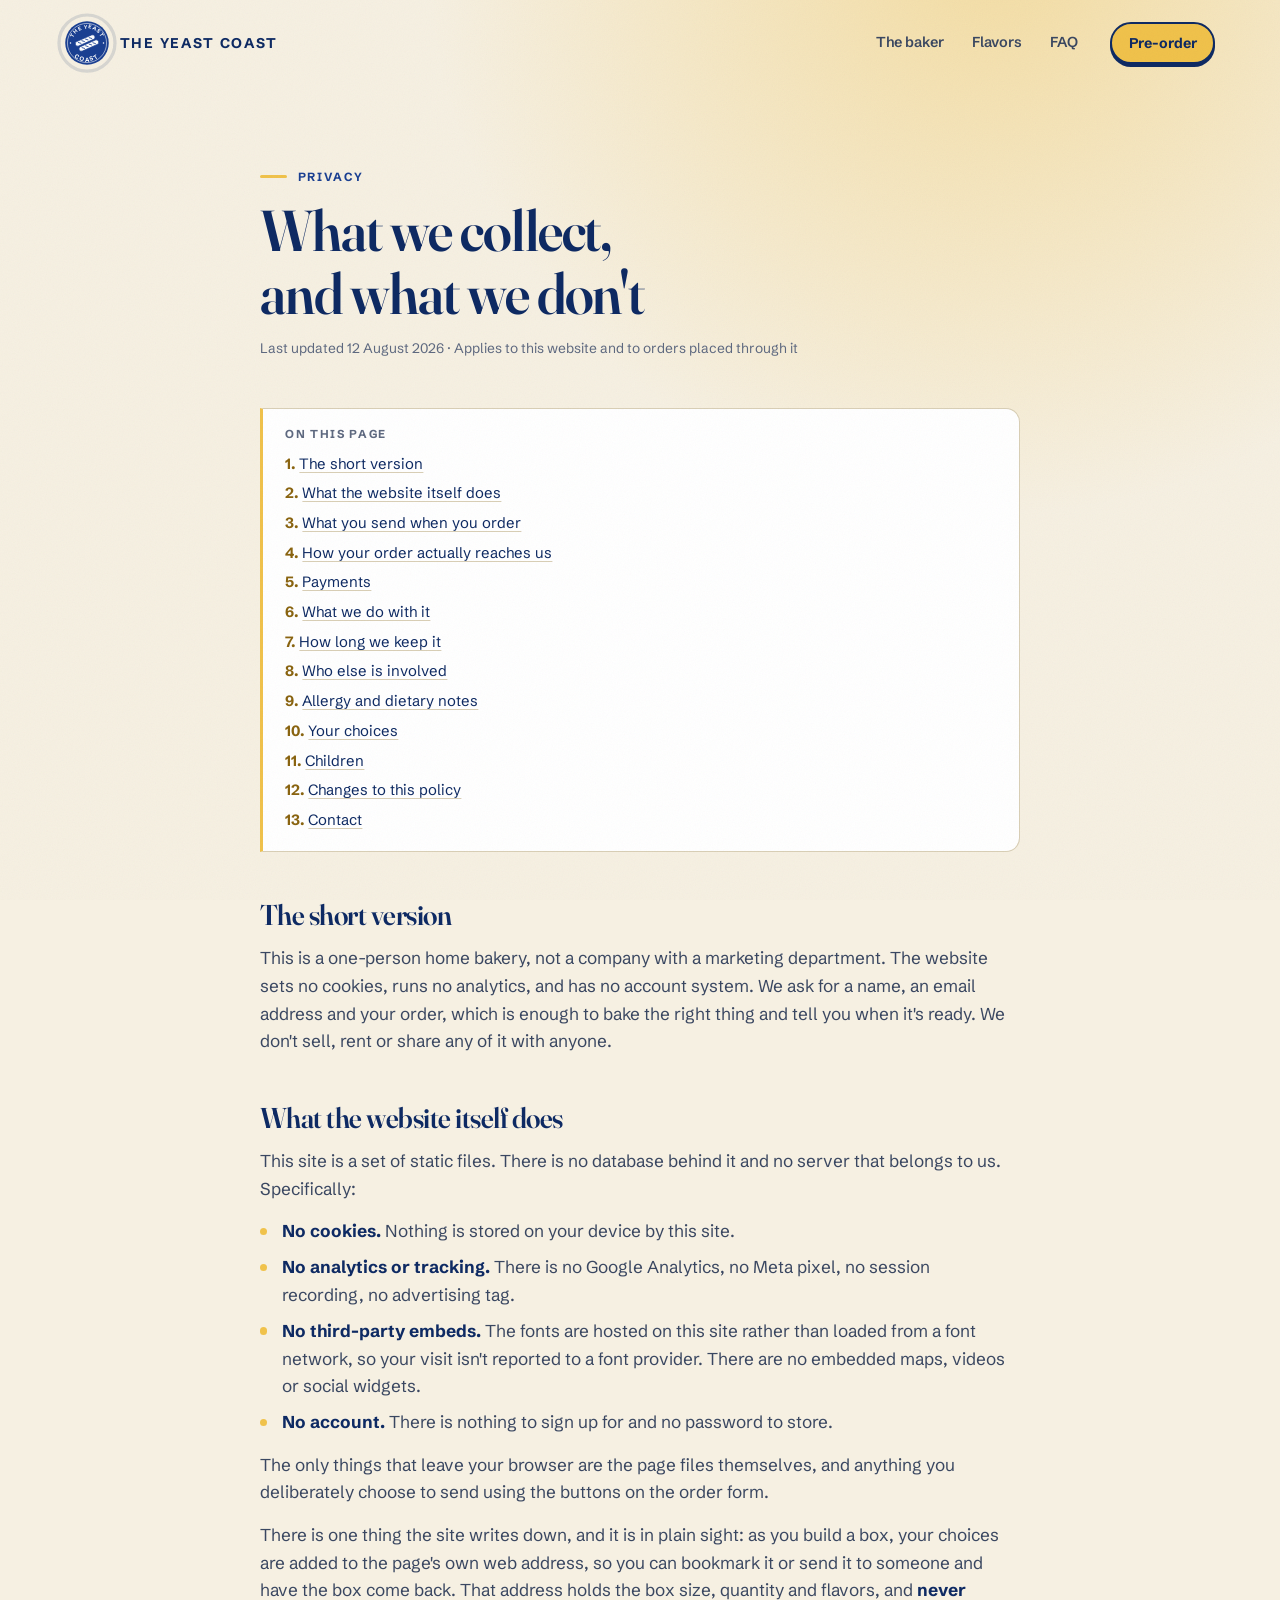
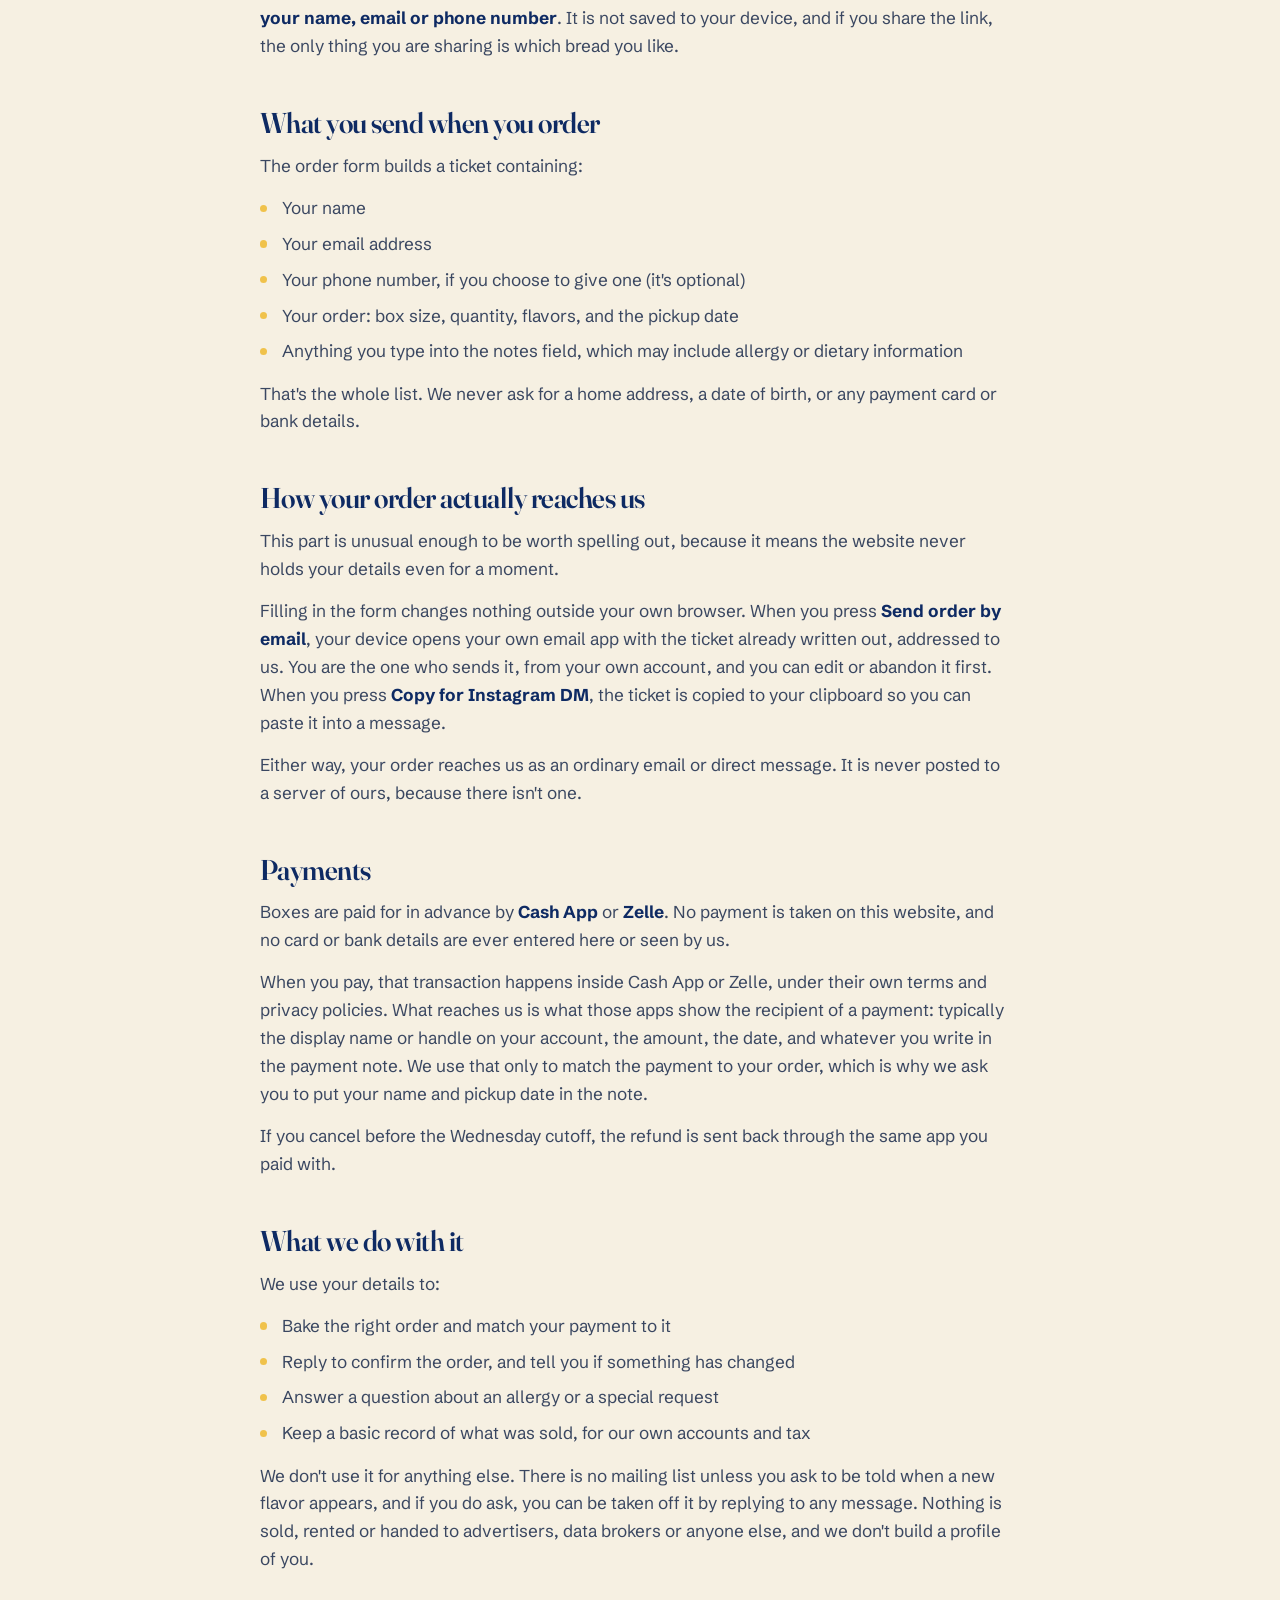
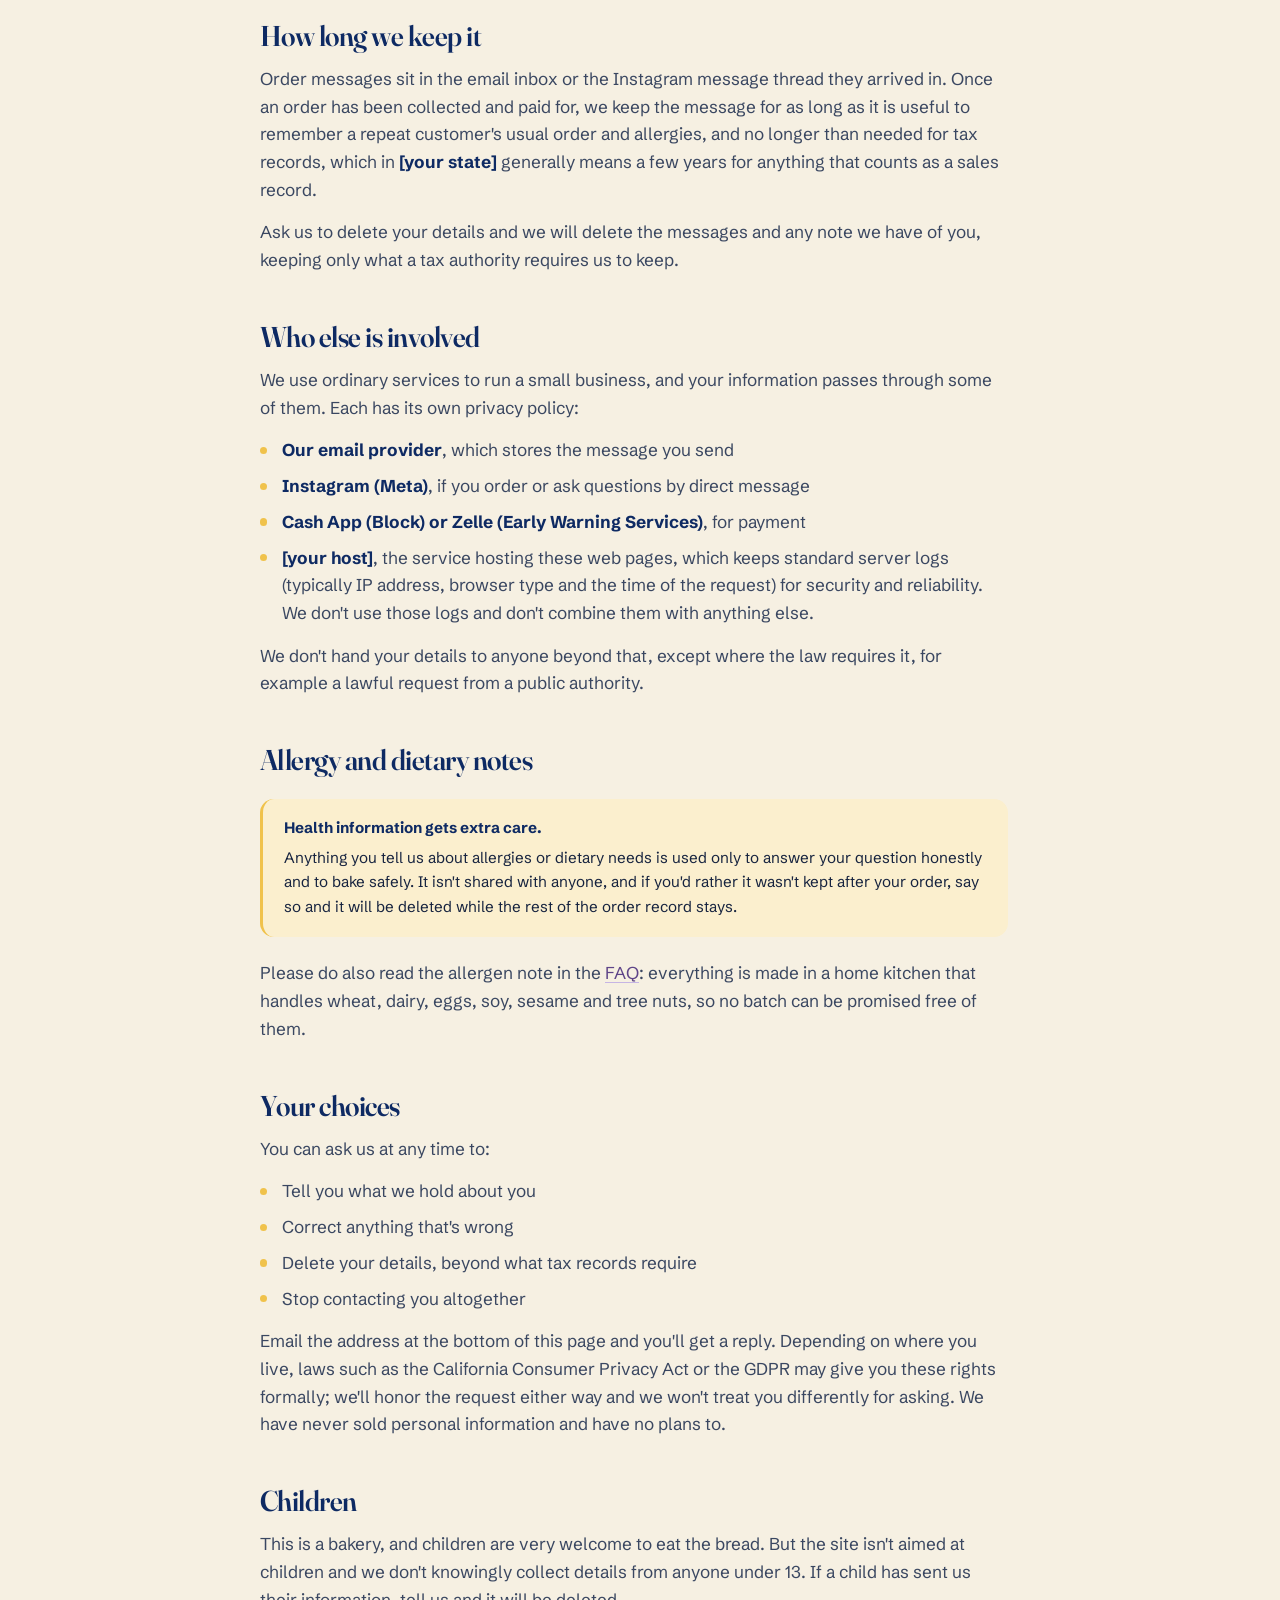
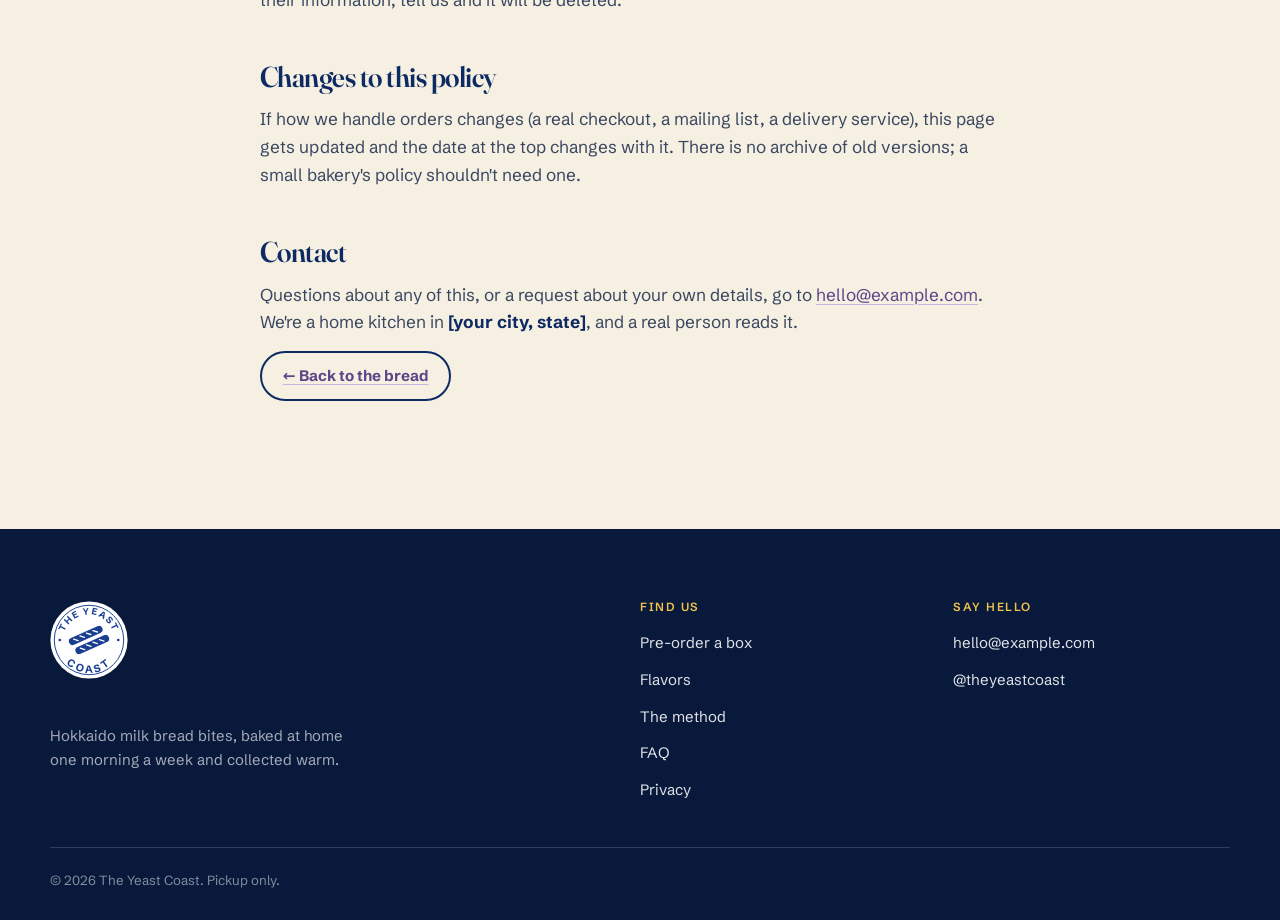
==== commit b476221e: "Remove every em dash 86 of them across the two pages, the stylesheet, the script and the docs. Each " ====
--- a/privacy.html
+++ b/privacy.html
@@ -8,7 +8,7 @@
 <meta name="theme-color" content="#F6F0E2">
 <meta name="robots" content="index, follow">
 
-<!-- PLACEHOLDERS TO FILL BEFORE THIS GOES LIVE — search for square brackets:
+<!-- PLACEHOLDERS TO FILL BEFORE THIS GOES LIVE. Search for square brackets:
      [your city, state], [your state], [your host]. Everything else describes
      what the site actually does and should stay accurate as long as the
      ordering flow is unchanged. Have someone local confirm the wording meets
@@ -116,9 +116,9 @@
       <p>
         This is a one-person home bakery, not a company with a marketing department.
         The website sets no cookies, runs no analytics, and has no account system.
-        We ask for a name, an email address and your order — enough to bake the right
-        thing and tell you when it's ready — and we don't sell, rent or share any of
-        it with anyone.
+        We ask for a name, an email address and your order, which is enough to bake
+        the right thing and tell you when it's ready. We don't sell, rent or share
+        any of it with anyone.
       </p>
 
       <h2 id="site">What the website itself does</h2>
@@ -140,8 +140,8 @@
         There is one thing the site writes down, and it is in plain sight: as you
         build a box, your choices are added to the page's own web address, so you
         can bookmark it or send it to someone and have the box come back. That
-        address holds the box size, quantity and flavors — <strong>never your name,
-        email or phone number</strong>. It is not saved to your device, and if you
+        address holds the box size, quantity and flavors, and <strong>never your
+        name, email or phone number</strong>. It is not saved to your device, and if you
         share the link, the only thing you are sharing is which bread you like.
       </p>
 
@@ -150,7 +150,7 @@
       <ul>
         <li>Your name</li>
         <li>Your email address</li>
-        <li>Your phone number, if you choose to give one — it's optional</li>
+        <li>Your phone number, if you choose to give one (it's optional)</li>
         <li>Your order: box size, quantity, flavors, and the pickup date</li>
         <li>Anything you type into the notes field, which may include allergy or dietary information</li>
       </ul>
@@ -216,7 +216,7 @@
         Order messages sit in the email inbox or the Instagram message thread they
         arrived in. Once an order has been collected and paid for, we keep the message
         for as long as it is useful to remember a repeat customer's usual order and
-        allergies — and no longer than needed for tax records, which in
+        allergies, and no longer than needed for tax records, which in
         <strong>[your state]</strong> generally means a few years for anything that
         counts as a sales record.
       </p>
@@ -234,11 +234,11 @@
         <li><strong>Our email provider</strong>, which stores the message you send</li>
         <li><strong>Instagram (Meta)</strong>, if you order or ask questions by direct message</li>
         <li><strong>Cash App (Block) or Zelle (Early Warning Services)</strong>, for payment</li>
-        <li><strong>[your host]</strong>, the service hosting these web pages, which keeps standard server logs — typically IP address, browser type and the time of the request — for security and reliability. We don't use those logs and don't combine them with anything else.</li>
+        <li><strong>[your host]</strong>, the service hosting these web pages, which keeps standard server logs (typically IP address, browser type and the time of the request) for security and reliability. We don't use those logs and don't combine them with anything else.</li>
       </ul>
       <p>
         We don't hand your details to anyone beyond that, except where the law requires
-        it — for example a lawful request from a public authority.
+        it, for example a lawful request from a public authority.
       </p>
 
       <h2 id="allergy">Allergy and dietary notes</h2>
@@ -282,8 +282,8 @@
 
       <h2 id="changes">Changes to this policy</h2>
       <p>
-        If how we handle orders changes — a real checkout, a mailing list, a delivery
-        service — this page gets updated and the date at the top changes with it. There
+        If how we handle orders changes (a real checkout, a mailing list, a delivery
+        service), this page gets updated and the date at the top changes with it. There
         is no archive of old versions; a small bakery's policy shouldn't need one.
       </p>
 
--- a/fonts.css
+++ b/fonts.css
@@ -1,4 +1,4 @@
-/* Self-hosted variable faces, inlined as data URIs — the artifact CSP blocks font CDNs.
+/* Self-hosted variable faces, inlined as data URIs. The artifact CSP blocks font CDNs.
    Fraunces and Schibsted Grotesk are both SIL Open Font License 1.1. */
 @font-face {
   font-family: 'Fraunces';
--- a/styles.css
+++ b/styles.css
@@ -5,7 +5,7 @@
    ========================================================= */
 
 :root {
-  /* brand — taken from the logo */
+  /* brand, taken from the logo */
   --navy:        #1A3F92;
   --navy-deep:   #0E2A63;
   --navy-dark:   #08193C;
@@ -17,13 +17,13 @@
   --paper-soft:  #FCFAF3;
   --line:        #D9CFB6;
 
-  /* accent — reads on navy and as a fill; too pale to be type on light,
+  /* accent. Reads on navy and as a fill; too pale to be type on light,
      which is what --butter-deep exists for */
   --butter:      #F0C24B;
   --butter-soft: #FBEFCE;
   --butter-deep: #8A6410;
 
-  /* Third accent, taken from the ube on the menu — the one colour the product
+  /* Third accent, taken from the ube on the menu, the one colour the product
      itself supplies. It carries what CHANGES week to week; butter carries what
      stays fixed. --ube-light exists for dark grounds, --ube-deep for light. */
   --ube:       #6E4C9E;
@@ -36,14 +36,14 @@
   --ink-soft:    #3A4761;
   --ink-faint:   #5E6980;
 
-  /* on dark grounds — solid, so contrast can be measured honestly */
+  /* on dark grounds: solid, so contrast can be measured honestly */
   --on-dark:      #FFFFFF;
   --on-dark-soft: #C4CFE5;
 
   --danger: #B4302A;
   --ok:     #1F7A5C;
 
-  /* type — Fraunces has an optical-size axis, so display sizes get a
+  /* type. Fraunces has an optical-size axis, so display sizes get a
      different cut of the same face rather than just a bigger one */
   --display: 'Fraunces', 'Iowan Old Style', Palatino, Georgia, serif;
   --sans:    'Schibsted Grotesk', ui-sans-serif, system-ui, -apple-system, 'Segoe UI', Roboto, sans-serif;
@@ -453,7 +453,7 @@
 }
 
 /* =========================================================
-   THE METHOD — crumb comparison
+   THE METHOD: crumb comparison
    ========================================================= */
 .compare { display: grid; gap: 1.5rem; }
 @media (min-width: 760px) { .compare { grid-template-columns: 1fr 1fr; } }
@@ -551,7 +551,7 @@
 .boxes__fine { margin-top: 1.1rem; font-size: .86rem; color: var(--ink-faint); }
 
 /* =========================================================
-   THE WEEK — a real timeline, not three cards
+   THE WEEK: a real timeline, not three cards
    ========================================================= */
 .week { display: grid; gap: .5rem; }
 @media (min-width: 900px) {
@@ -758,7 +758,7 @@
 .doc__back { margin-top: clamp(2.5rem, 5vw, 3.5rem); }
 
 /* =========================================================
-   Q&A — a plain list beats an accordion at six questions
+   Q&A: a plain list beats an accordion at six questions
    ========================================================= */
 .qa-list { margin: 0; display: grid; gap: 2rem 3rem; }
 @media (min-width: 800px) { .qa-list { grid-template-columns: 1fr 1fr; } }
@@ -792,7 +792,7 @@
 .footer__bottom p { font-size: .83rem; color: rgba(255,255,255,.5); }
 
 /* =========================================================
-   MOTION — everything optional switches off here
+   MOTION: everything optional switches off here
    ========================================================= */
 @media (prefers-reduced-motion: reduce) {
   html { scroll-behavior: auto; }
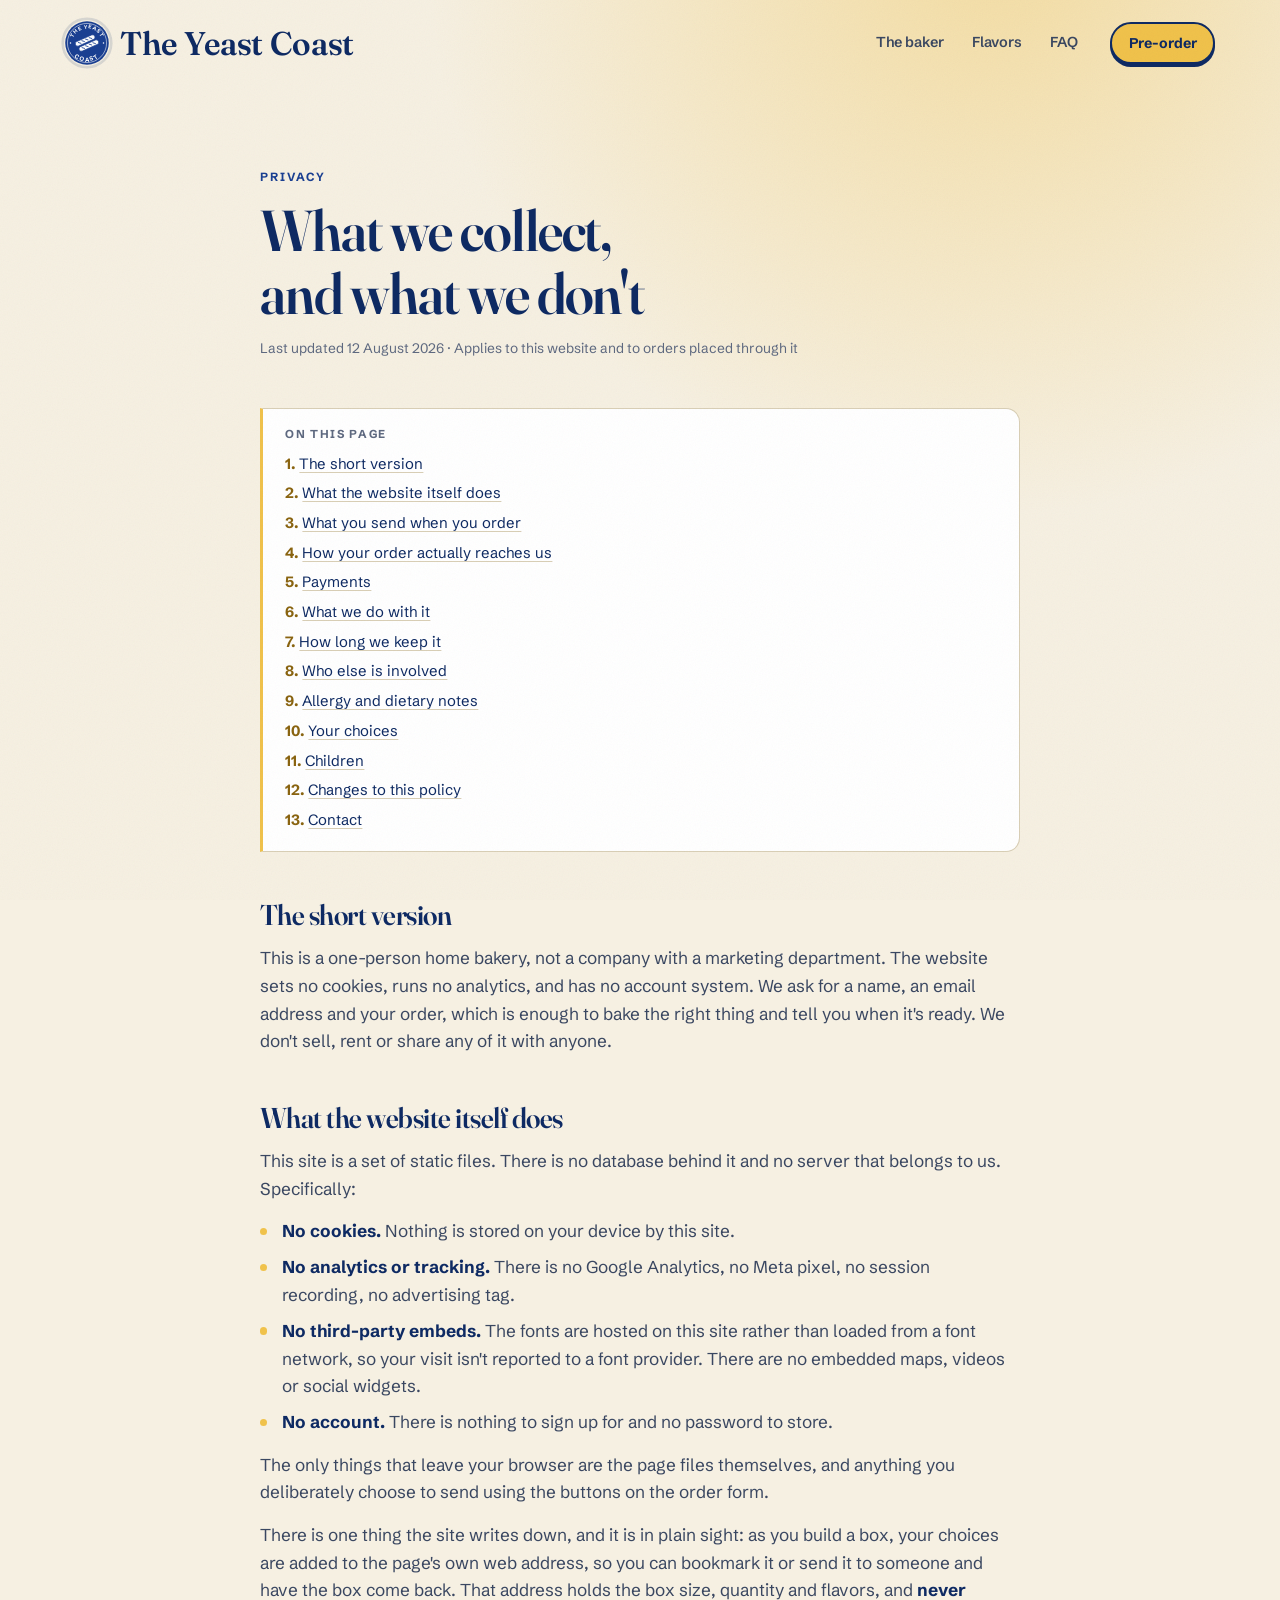
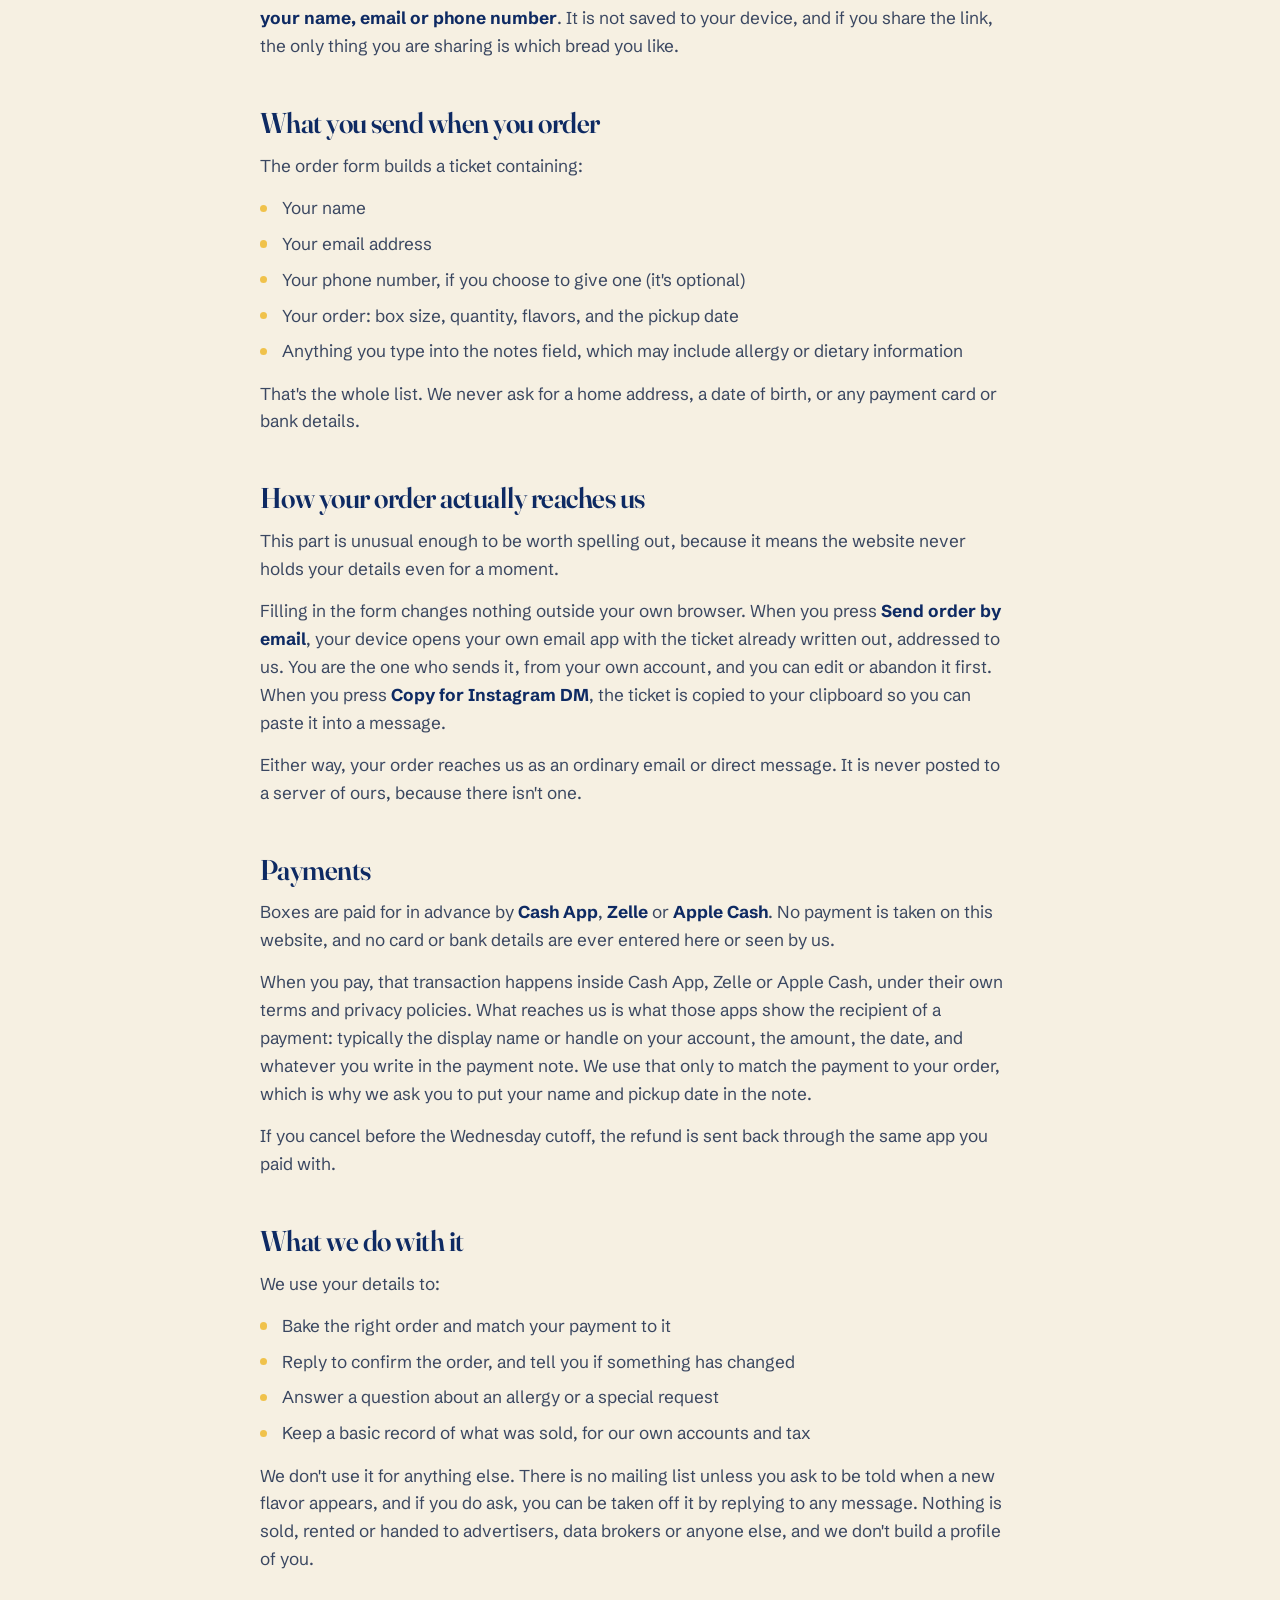
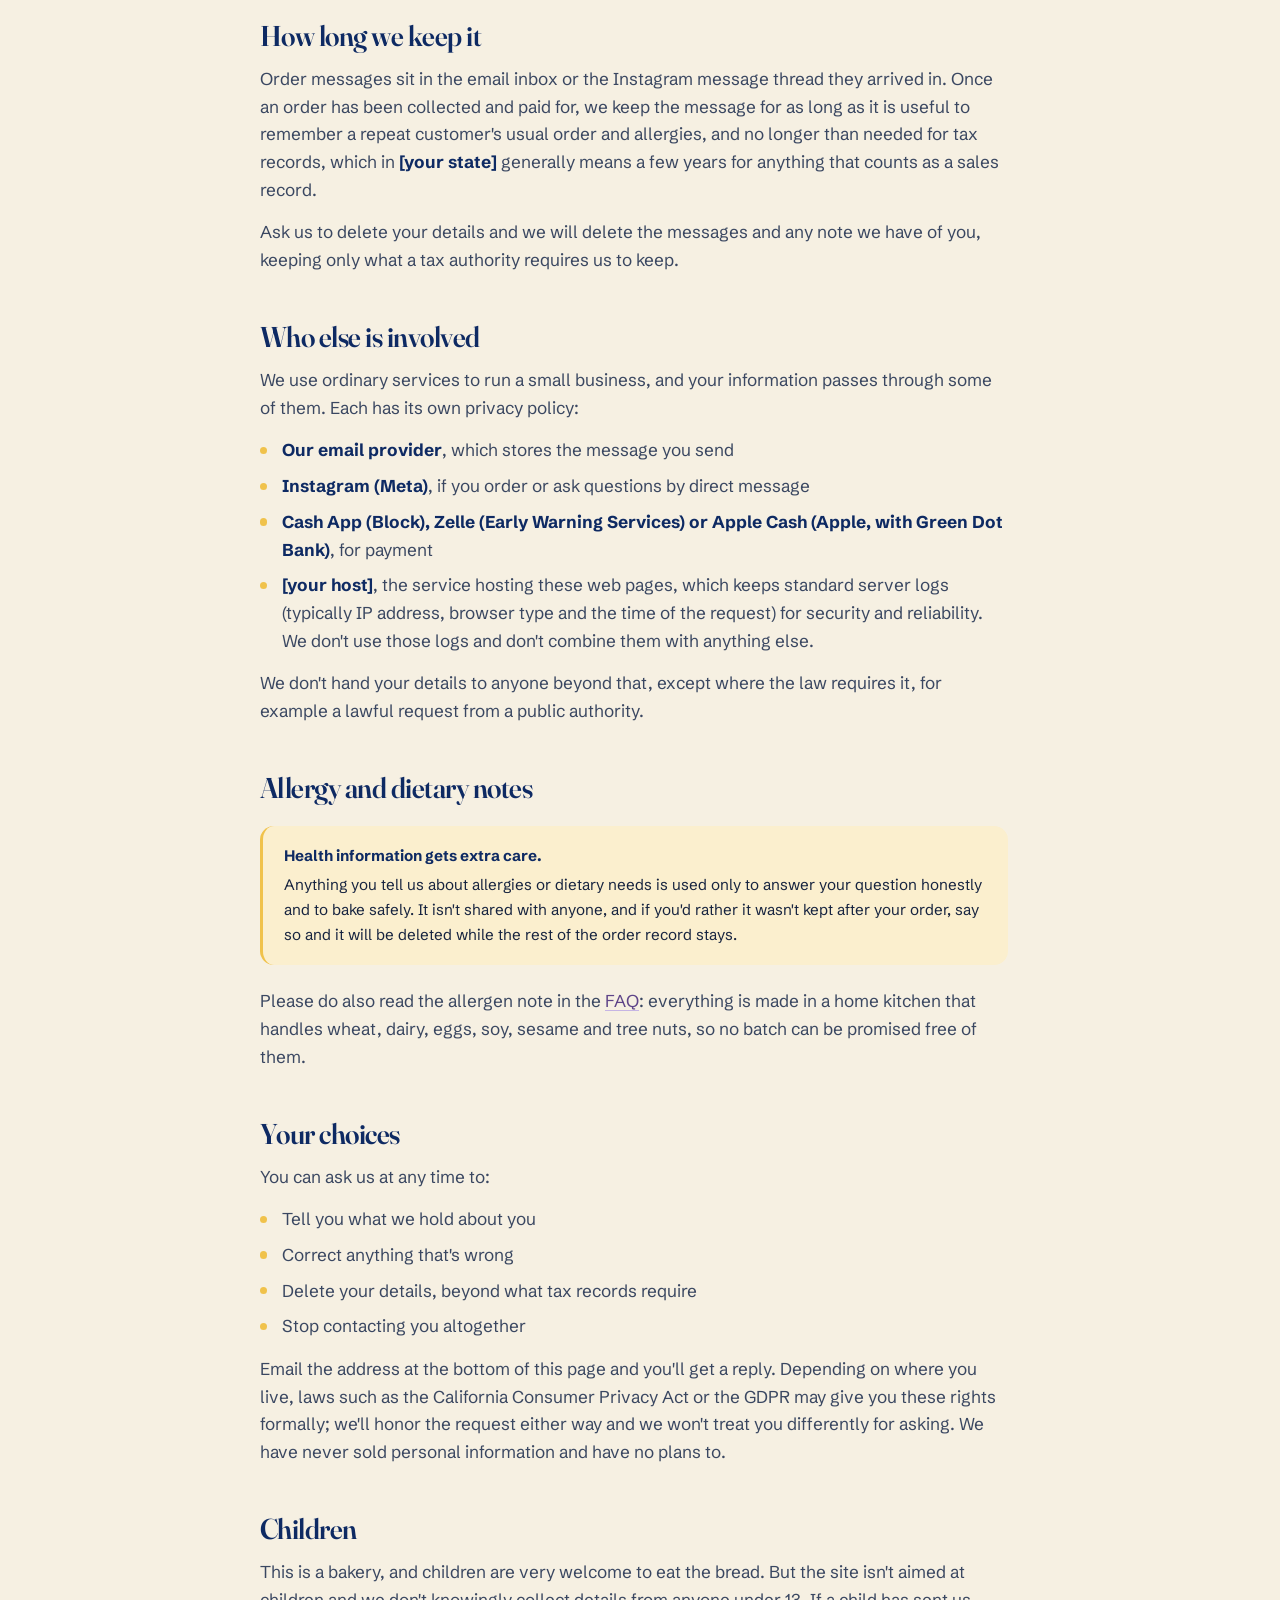
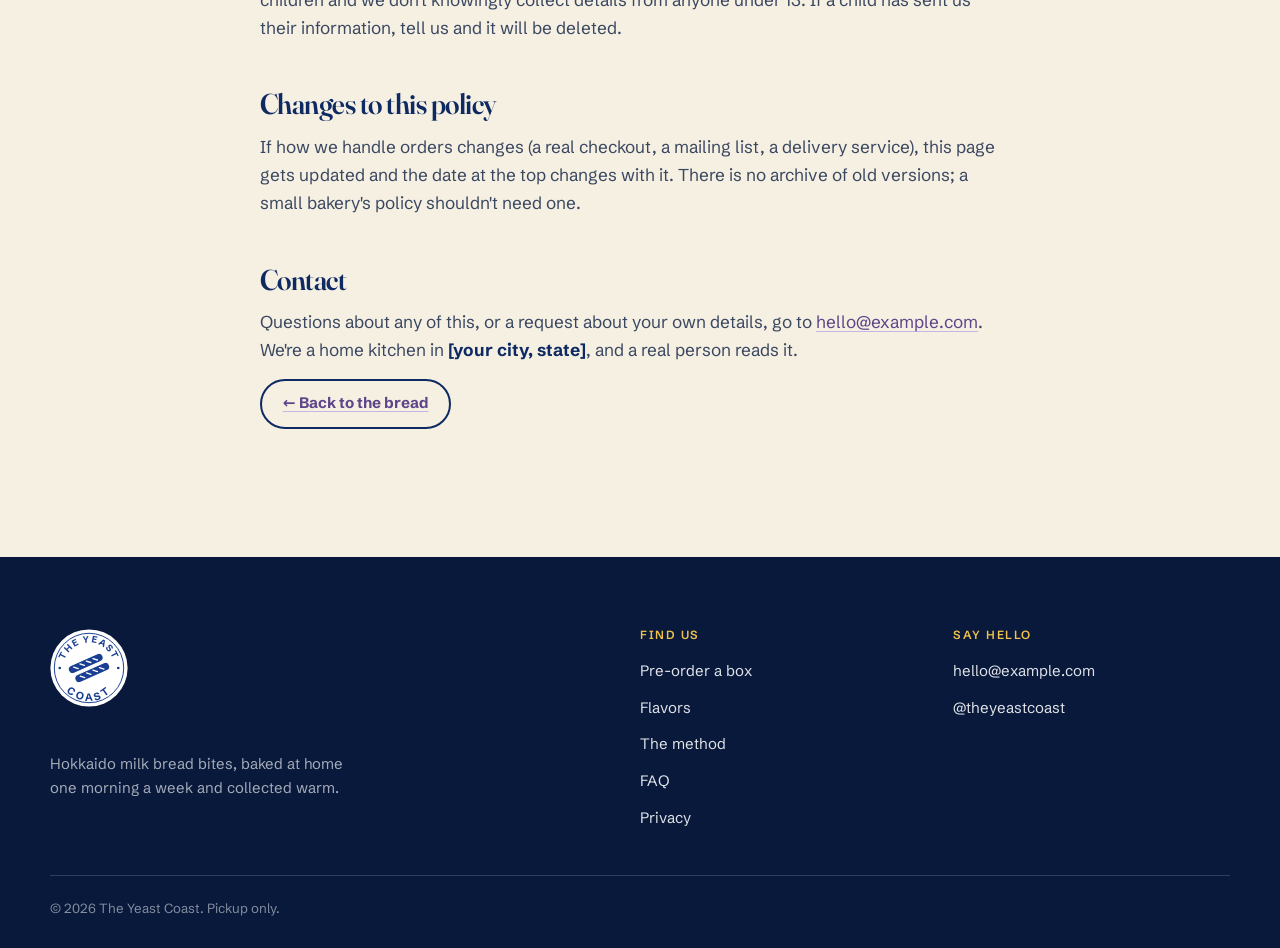
==== commit a884299c: "Add Apple Cash, and make the payment methods a config list Apple Pay and Google Pay are not handles." ====
--- a/privacy.html
+++ b/privacy.html
@@ -179,17 +179,17 @@
 
       <h2 id="payments">Payments</h2>
       <p>
-        Boxes are paid for in advance by <strong>Cash App</strong> or
-        <strong>Zelle</strong>. No payment is taken on this website, and no card or
-        bank details are ever entered here or seen by us.
-      </p>
-      <p>
-        When you pay, that transaction happens inside Cash App or Zelle, under their
-        own terms and privacy policies. What reaches us is what those apps show the
-        recipient of a payment: typically the display name or handle on your account,
-        the amount, the date, and whatever you write in the payment note. We use that
-        only to match the payment to your order, which is why we ask you to put your
-        name and pickup date in the note.
+        Boxes are paid for in advance by <strong>Cash App</strong>,
+        <strong>Zelle</strong> or <strong>Apple Cash</strong>. No payment is taken on
+        this website, and no card or bank details are ever entered here or seen by us.
+      </p>
+      <p>
+        When you pay, that transaction happens inside Cash App, Zelle or Apple Cash,
+        under their own terms and privacy policies. What reaches us is what those apps
+        show the recipient of a payment: typically the display name or handle on your
+        account, the amount, the date, and whatever you write in the payment note. We
+        use that only to match the payment to your order, which is why we ask you to
+        put your name and pickup date in the note.
       </p>
       <p>
         If you cancel before the Wednesday cutoff, the refund is sent back through the
@@ -233,7 +233,7 @@
       <ul>
         <li><strong>Our email provider</strong>, which stores the message you send</li>
         <li><strong>Instagram (Meta)</strong>, if you order or ask questions by direct message</li>
-        <li><strong>Cash App (Block) or Zelle (Early Warning Services)</strong>, for payment</li>
+        <li><strong>Cash App (Block), Zelle (Early Warning Services) or Apple Cash (Apple, with Green Dot Bank)</strong>, for payment</li>
         <li><strong>[your host]</strong>, the service hosting these web pages, which keeps standard server logs (typically IP address, browser type and the time of the request) for security and reliability. We don't use those logs and don't combine them with anything else.</li>
       </ul>
       <p>
--- a/styles.css
+++ b/styles.css
@@ -22,6 +22,12 @@
   --butter:      #F0C24B;
   --butter-soft: #FBEFCE;
   --butter-deep: #8A6410;
+
+  /* The highlighter stroke behind a marked word. Two passes of the same
+     outline: the butter body, then a darker one shifted down and squashed,
+     which is where the ink gathers at the bottom of a real marker swipe.
+     preserveAspectRatio=none lets it stretch to whatever word it sits behind. */
+  --swipe: url("data:image/svg+xml,%3Csvg xmlns='http://www.w3.org/2000/svg' viewBox='0 0 200 40' preserveAspectRatio='none'%3E%3Cpath fill='%23F0C24B' d='M5.2,9.8C48,4.6 104,2.9 152,4.4C172,5 188,6.4 196,8.1C199.2,8.8 200,10.9 198.6,13.6L192.4,30.2C191.4,32.7 188.8,34.1 185.4,34.4C138,37.6 74,37.9 26,34.6C16,33.9 9,32.6 5,30.9C1.6,29.4 .6,27.1 1.7,24.4Z'/%3E%3Cpath fill='%23E3A81F' opacity='.38' d='M5.2,9.8C48,4.6 104,2.9 152,4.4C172,5 188,6.4 196,8.1C199.2,8.8 200,10.9 198.6,13.6L192.4,30.2C191.4,32.7 188.8,34.1 185.4,34.4C138,37.6 74,37.9 26,34.6C16,33.9 9,32.6 5,30.9C1.6,29.4 .6,27.1 1.7,24.4Z' transform='translate(0 3)scale(1 .86)'/%3E%3C/svg%3E");
 
   /* Third accent, taken from the ube on the menu, the one colour the product
      itself supplies. It carries what CHANGES week to week; butter carries what
@@ -127,13 +133,8 @@
 .section__lede { color: var(--ink-soft); font-size: 1.06em; max-width: 54ch; }
 
 .eyebrow {
-  display: flex; align-items: center; gap: .65rem;
   font-size: .74rem; font-weight: 700; letter-spacing: .16em; text-transform: uppercase;
   color: var(--navy); margin-bottom: .9rem;
-}
-.eyebrow::before {
-  content: ""; flex: none; width: 1.7rem; height: 3px;
-  background: var(--butter); border-radius: 2px;
 }
 
 /* ---------- buttons ---------- */
@@ -204,12 +205,38 @@
 .nav.is-stuck { padding-top: .5rem; }
 .nav.is-stuck .nav__inner {
   min-height: 56px;
-  background: rgba(255,253,248,.82);
+  background: rgba(255,253,248,.92);
   backdrop-filter: saturate(160%) blur(16px);
   -webkit-backdrop-filter: saturate(160%) blur(16px);
   border-color: rgba(14,42,99,.10);
   box-shadow: 0 2px 6px rgba(14,42,99,.05), 0 14px 34px rgba(14,42,99,.09);
 }
+
+/* The island crosses light and dark bands. A translucent white ground assumes
+   a light backdrop, so over the navy sections it washed into a pale slab and
+   took the navy mark and links down with it. Over those bands it inverts
+   instead: solid navy ground, reversed mark, light type. Solid, because a
+   filter that fails to composite must not cost legibility. */
+.nav.is-stuck.is-over-dark .nav__inner {
+  background: var(--navy-deep);
+  backdrop-filter: none;
+  -webkit-backdrop-filter: none;
+  border-color: rgba(255,255,255,.20);
+  box-shadow: 0 2px 8px rgba(0,0,0,.22), 0 16px 38px rgba(0,0,0,.26);
+}
+.nav.is-over-dark .brand__name { color: #fff; }
+.nav.is-over-dark .nav__links a { color: var(--on-dark-soft); }
+.nav.is-over-dark .nav__links a:hover,
+.nav.is-over-dark .nav__links a.is-current { color: var(--navy-deep); }
+.nav.is-over-dark .brand__ring-track { stroke: rgba(255,255,255,.24); }
+.nav.is-over-dark .brand__ring-fill  { stroke: var(--butter); }
+.nav.is-over-dark .logo {
+  --logo-ground: #fff; --logo-line: var(--navy); --logo-ink: var(--navy);
+  --logo-loaf: var(--navy); --logo-cut: #fff;
+}
+.nav.is-over-dark .nav__bars,
+.nav.is-over-dark .nav__bars::before,
+.nav.is-over-dark .nav__bars::after { background: #fff; }
 
 /* ---- brand + progress ring ---- */
 .brand { display: inline-flex; align-items: center; gap: 0; }
@@ -220,14 +247,18 @@
 }
 .brand:hover .brand__mark { transform: rotate(-14deg) scale(1.04); }
 
-/* max-width:none matters: the global `svg { max-width: 100% }` would clamp
+/* Sits 4px off the mark, not 8. At 8 the ring was taller than the condensed
+   island, so it crossed the pill's edge: half the arc on the bar, half on the
+   page behind it, with the rounded corner cutting through. Reads as a rim on
+   the mark now rather than a second circle.
+   max-width:none matters: the global `svg { max-width: 100% }` would clamp
    this to the badge's width and pull the ring inside the mark. */
 .brand__ring {
-  position: absolute; inset: -8px; max-width: none;
-  width: calc(100% + 16px); height: calc(100% + 16px);
+  position: absolute; inset: -4px; max-width: none;
+  width: calc(100% + 8px); height: calc(100% + 8px);
   transform: rotate(-90deg);
 }
-.brand__ring circle { fill: none; stroke-width: 2.6; stroke-linecap: round; }
+.brand__ring circle { fill: none; stroke-width: 2.4; stroke-linecap: round; }
 .brand__ring-track { stroke: rgba(14,42,99,.13); }
 .brand__ring-fill {
   stroke: var(--butter-deep);
@@ -237,27 +268,38 @@
   transition: stroke-dashoffset .12s linear;
 }
 
-/* Collapses away once the island condenses, so the mark stands alone.
-   The <a> carries an aria-label, so the name is still announced. */
+/* Sits beside the mark and centres against it vertically. line-height:1 is what
+   makes that true rather than approximately true: at the inherited line height
+   the extra leading is split around the text, and because "The Yeast Coast" has
+   no descenders its ink then rides above the middle of the box. Measured at 1,
+   the centre of the letterforms lands on the centre of the badge to within half
+   a pixel at every size, so no optical nudge is needed on top. */
 .brand__name {
-  font-family: var(--sans); font-size: .88rem; font-weight: 700;
-  text-transform: uppercase; letter-spacing: .12em; color: var(--navy-deep);
-  line-height: 1.15; white-space: nowrap;
-  max-width: 16rem; margin-left: .7rem; overflow: hidden;
-  transition: max-width .42s cubic-bezier(.2,.7,.3,1),
-              margin-left .42s cubic-bezier(.2,.7,.3,1),
-              opacity .22s ease, transform .32s ease;
-}
-.nav.is-stuck .brand__name {
-  max-width: 0; margin-left: 0; opacity: 0; transform: translateX(-6px);
-}
-/* Reaching for the mark brings the name back, so it is never a dead end. */
-.nav.is-stuck .brand:hover .brand__name,
-.nav.is-stuck .brand:focus-visible .brand__name {
-  max-width: 16rem; margin-left: .7rem; opacity: 1; transform: none;
-}
-/* The mark takes on a little more presence once it is carrying identity alone. */
-.nav.is-stuck .brand__badge { width: 46px; height: 46px; }
+  /* The size lives in one clamp and the condensed state scales it, rather than
+     each breakpoint restating a size that .nav.is-stuck would then outrank. */
+  --wm: clamp(1.25rem, .55rem + 3.4vw, 2.05rem);
+  margin-left: .7rem;
+  font-family: var(--display); font-size: var(--wm); font-weight: 600;
+  font-variation-settings: 'opsz' 60;
+  text-transform: none; letter-spacing: -.005em; color: var(--navy-deep);
+  line-height: 1; white-space: nowrap;
+  transition: font-size .42s cubic-bezier(.2,.7,.3,1), color .3s ease;
+}
+/* Eases down with the island instead of disappearing: it is the biggest
+   thing in the bar now, and hiding it would undo the point of the size. */
+.nav.is-stuck .brand__name { font-size: calc(var(--wm) * .86); }
+
+/* Just past the mobile breakpoint the links and the CTA come back into the bar
+   while it is still narrow, and the name would run within a few pixels of them.
+   Setting --wm rather than font-size keeps the condensed rule above working off
+   the band value instead of overriding it. */
+@media (min-width: 861px) and (max-width: 1023px) {
+  .brand__name { --wm: 1.7rem; }
+}
+
+/* Shrinks with the island rather than growing into it, so the mark and its
+   ring keep the same clearance inside the bar at both sizes. */
+.nav.is-stuck .brand__badge { width: 38px; height: 38px; }
 .brand__badge { transition: width .42s cubic-bezier(.2,.7,.3,1), height .42s cubic-bezier(.2,.7,.3,1); }
 
 /* ---- links with a sliding indicator ---- */
@@ -333,9 +375,7 @@
 
   body.nav-open { overflow: hidden; }
 }
-@media (max-width: 420px) {
-  .brand__name { white-space: normal; max-width: 6.5em; font-size: .76rem; letter-spacing: .06em; }
-}
+
 
 /* =========================================================
    PHOTO SLOTS
@@ -391,11 +431,31 @@
 .hero__lede { color: var(--ink-soft); font-size: clamp(1.05rem, 1rem + .35vw, 1.18rem); max-width: 46ch; }
 .hero__cta { display: flex; flex-wrap: wrap; gap: .8rem; margin-top: 2rem; }
 
+/* A marker swipe, not a selection box.
+
+   The flat band this replaces was a rectangle .30em tall that stopped just
+   short of the baseline, so it cut across the middle of the word with four
+   square corners and read as a UI selection rather than something drawn on
+   the page. This is one pass of a chisel-tip marker instead: uneven edges, a
+   slight tilt, and a second darker pass along the bottom where the ink pools.
+
+   The placement is measured off the font rather than guessed. Fraunces puts
+   the baseline .98em below the top of the inline box, and for "soft" the
+   ascenders reach .73em above it with an x-height of .47em. Starting at .35em
+   and running .72em therefore lays the stroke from just under the tops of the
+   f and t to about .09em past the baseline, which is how a real highlighter
+   sits on a word. It also over-runs the word by 3% on each side, because
+   nobody stops a marker exactly on the letter. */
 .mark {
-  background: linear-gradient(var(--butter), var(--butter)) no-repeat;
-  background-size: 100% .30em; background-position: 0 .64em;
-  padding-inline: .05em;
-}
+  padding-inline: .1em;
+  background: var(--swipe) no-repeat -3% .35em / 106% .72em;
+  transition: background-size .75s cubic-bezier(.2,.7,.3,1) .2s;
+}
+/* Drawn in when the headline reveals. Stated as the collapsed state on the
+   un-revealed element rather than as the grown state on the revealed one, so
+   the swipe is present by default and only ever hidden by a reveal that has
+   not fired yet. */
+.reveal:not(.is-in) .mark { background-size: 0 .72em; }
 
 /* the pan placeholder */
 .pan { width: min(80%, 400px); }
@@ -442,14 +502,24 @@
 /* =========================================================
    BAKER'S NOTE
    ========================================================= */
-.note__grid { display: grid; gap: clamp(2rem, 5vw, 4rem); align-items: center; }
-@media (min-width: 860px) { .note__grid { grid-template-columns: minmax(0, 22rem) 1fr; } }
-.note__body h2 { font-size: clamp(1.9rem, 1.3rem + 2.3vw, 2.9rem); margin-bottom: 1.2rem; color: var(--navy-deep); }
+/* Text only, since the portrait came out. With nothing to sit beside, the band
+   is pulled in on both axes: the section runs at about two thirds of the usual
+   rhythm, and the column is capped near the paragraph measure so the heading
+   breaks on its own terms rather than stretching the full 1180.
+
+   The column is centred while its text stays left aligned. Left aligned in the
+   wrap, the note hugged one edge of an otherwise empty band and read as though
+   something had been removed from beside it, which is exactly what happened.
+   Centred, the same words read as a letter set on the page on purpose. */
+.note { padding-block: clamp(3.2rem, 6.5vw, 5.2rem); }
+.note__grid { display: grid; }
+.note__body { max-width: 60ch; margin-inline: auto; }
+.note__body h2 { font-size: clamp(1.9rem, 1.3rem + 2.3vw, 2.9rem); margin-bottom: 1rem; color: var(--navy-deep); }
 .note__body p { color: var(--ink-soft); max-width: 56ch; }
-.note__body p + p { margin-top: 1rem; }
+.note__body p + p { margin-top: .9rem; }
 .note__sign {
   font-family: var(--display); font-size: 1.35rem; font-style: italic;
-  color: var(--navy-deep); margin-top: 1.6rem !important;
+  color: var(--navy-deep); margin-top: 1.25rem !important;
 }
 
 /* =========================================================
@@ -711,6 +781,24 @@
 .ticket__methods li { display: flex; justify-content: space-between; align-items: baseline; gap: .6rem; }
 .ticket__methods span { font-size: .68rem; letter-spacing: .08em; text-transform: uppercase; color: var(--ink-faint); }
 .ticket__methods strong { font-size: .82rem; color: var(--navy-deep); word-break: break-all; text-align: right; }
+/* A method that needs a word of explanation carries it under its own label
+   rather than in the fine print, where nobody reads it at the moment they are
+   looking for where to send the money. */
+.ticket__methods em {
+  display: block; margin-top: .15rem;
+  font-style: normal; font-size: .64rem; letter-spacing: .02em;
+  text-transform: none; color: var(--ink-faint); opacity: .85;
+}
+/* A checkout link is a different act from copying a handle, so it does not
+   borrow the copyable's dashed underline. */
+.ticket__paylink {
+  flex: none; font-size: .78rem; font-weight: 700; text-decoration: none;
+  color: var(--navy-deep); background: var(--butter);
+  padding: .28rem .7rem; border-radius: var(--r-pill);
+  border: 1.5px solid var(--navy-deep);
+  transition: background .15s ease, transform .15s ease;
+}
+.ticket__paylink:hover { background: var(--butter-soft); transform: translateY(-1px); }
 
 /* =========================================================
    DOCUMENT PAGES (privacy)
@@ -798,6 +886,9 @@
   html { scroll-behavior: auto; }
   *, *::before, *::after { animation-duration: .001ms !important; animation-iteration-count: 1 !important; transition-duration: .001ms !important; }
   .reveal { opacity: 1; transform: none; }
+  /* The swipe is content, not decoration, so it stays drawn even when the
+     reveal that would have drawn it never runs. */
+  .reveal:not(.is-in) .mark { background-size: 106% .72em; }
   .sticker { animation: none; }
   .flavor:hover, .flavor:nth-child(even):hover, .box-card--featured, .box-card--featured:hover { transform: none; rotate: 0deg; }
 }
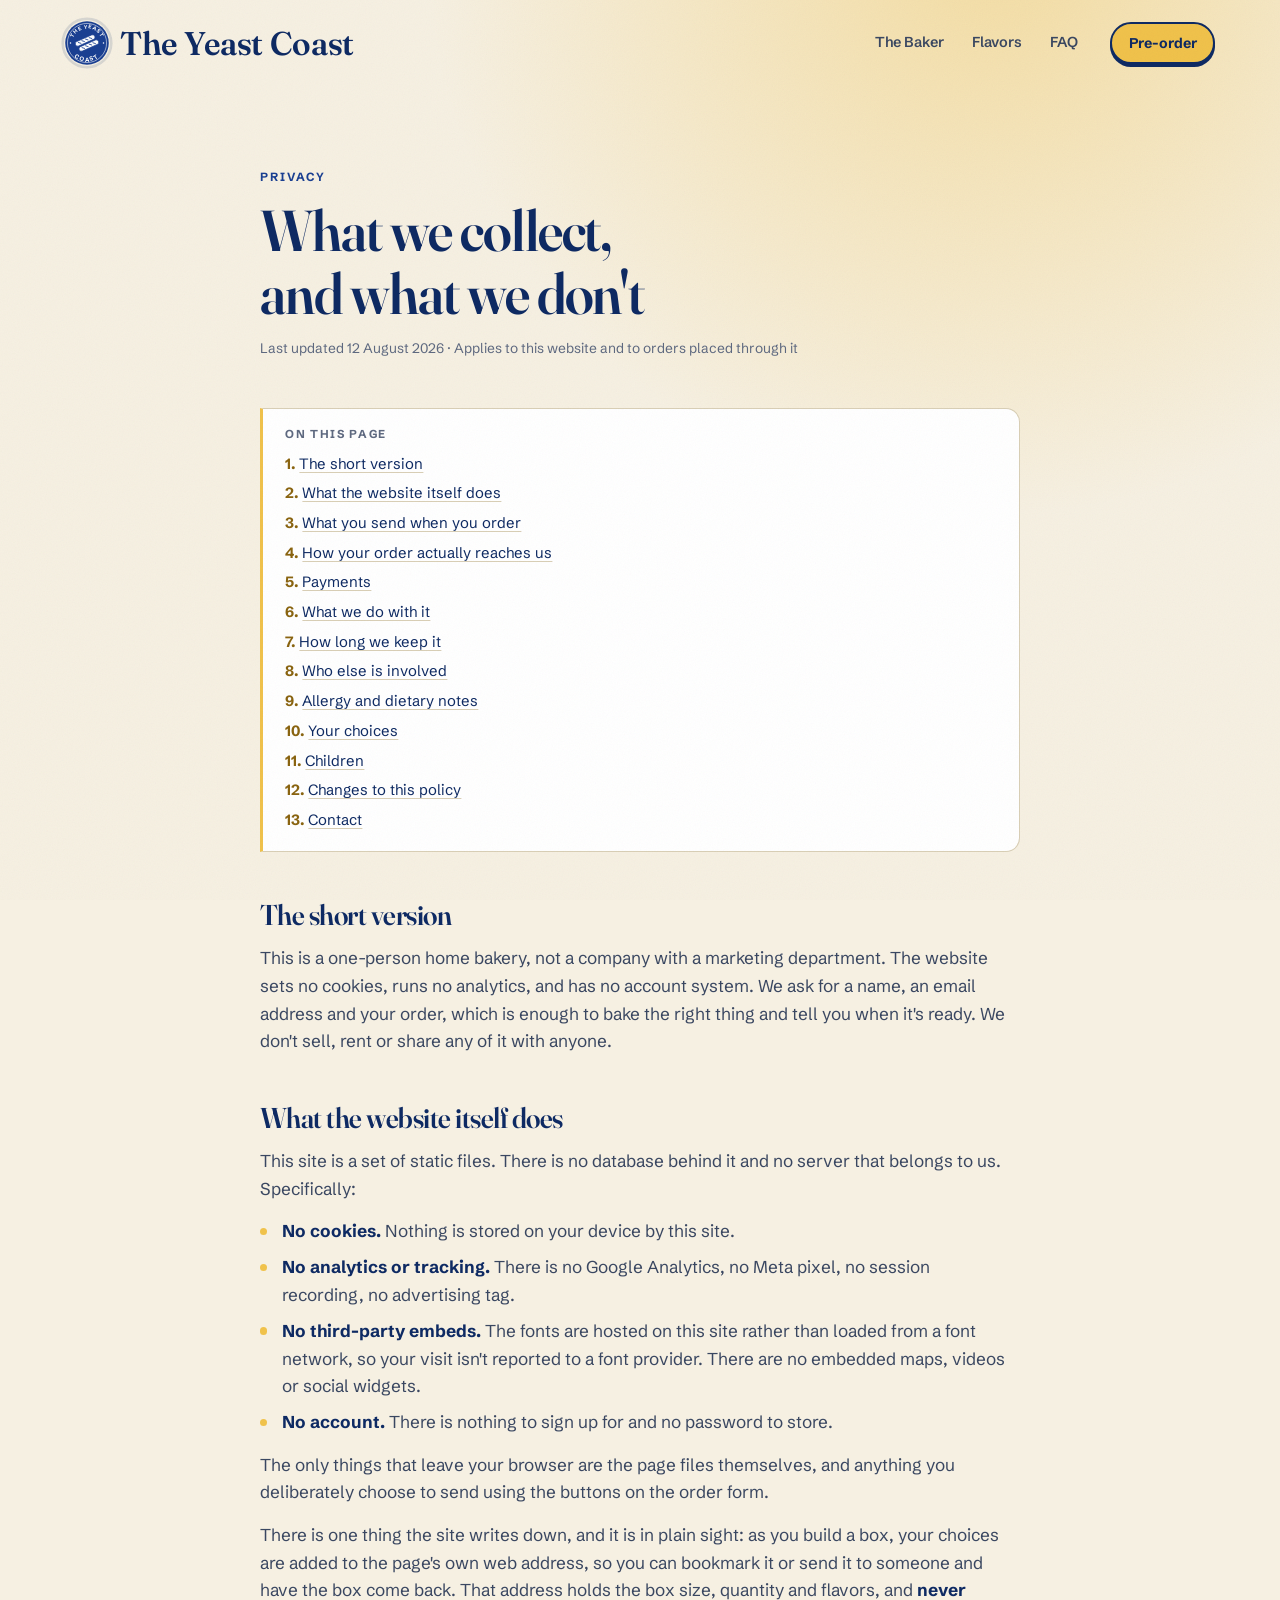
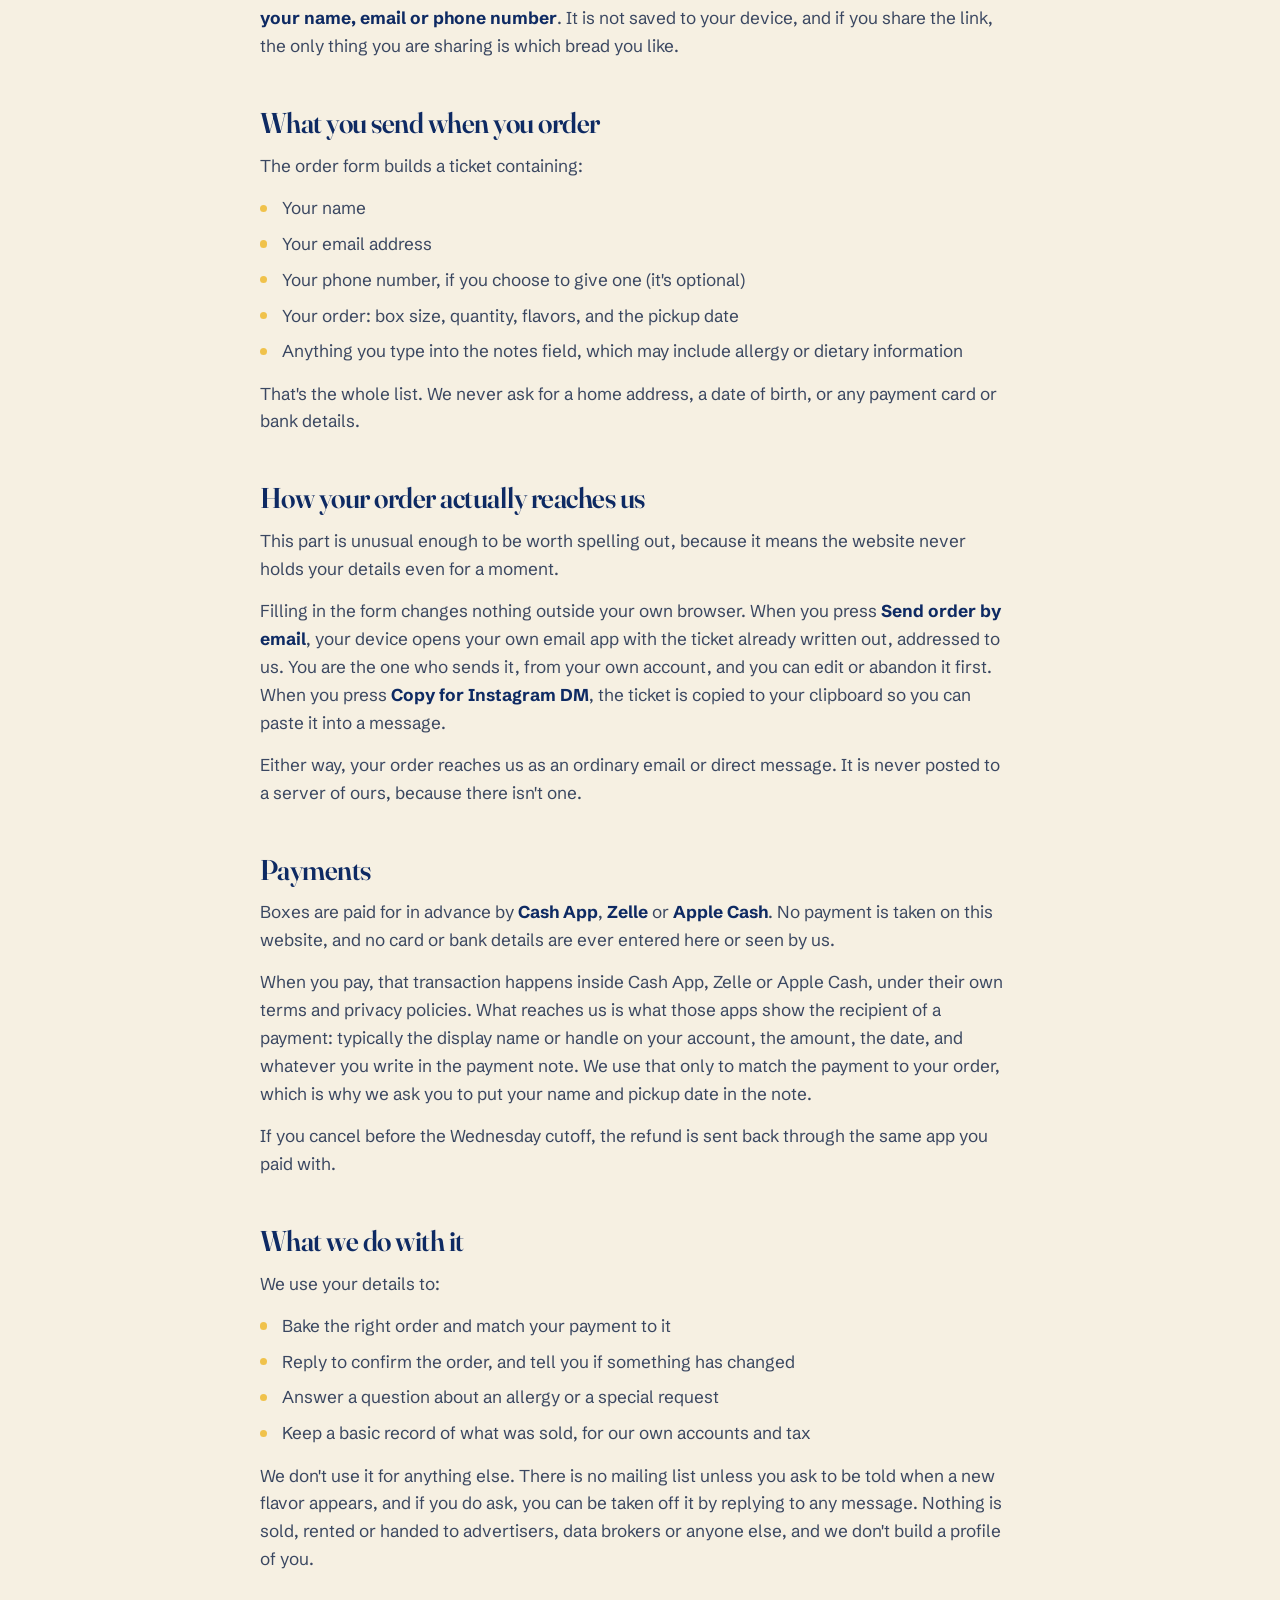
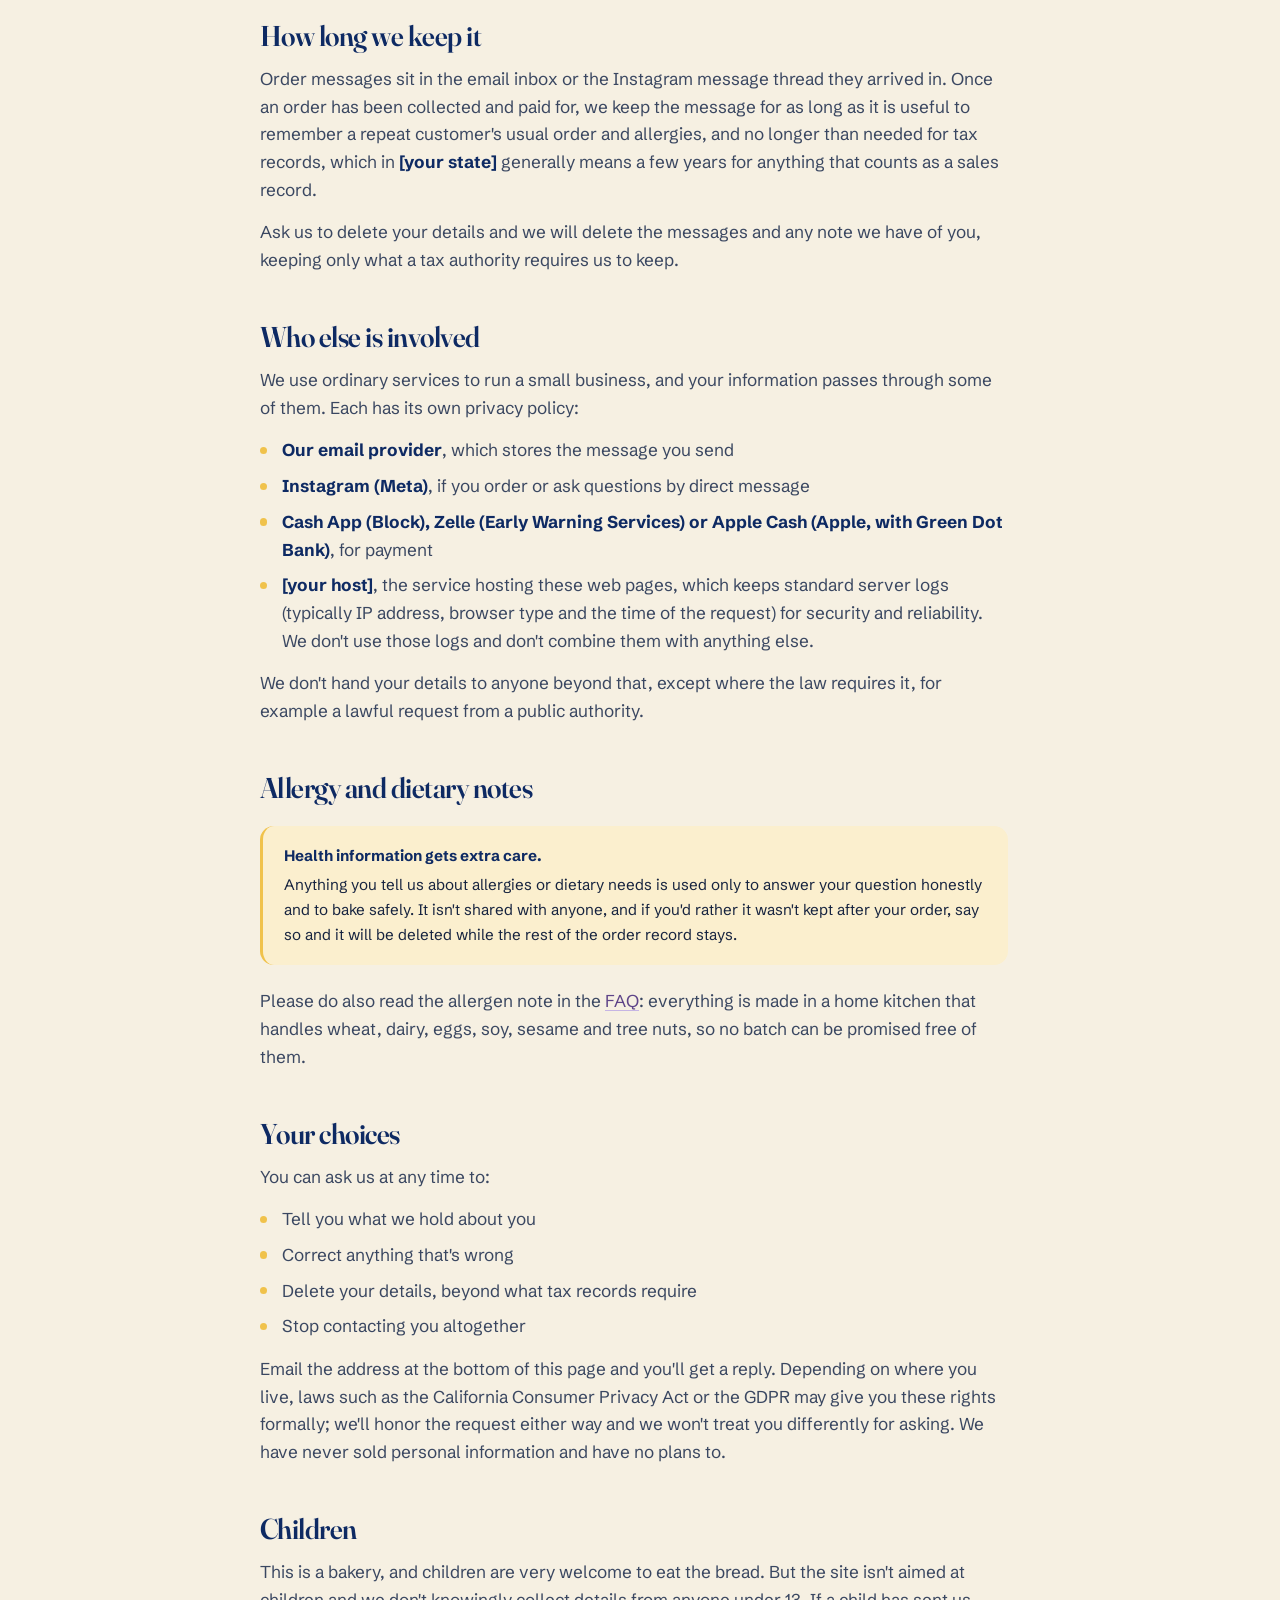
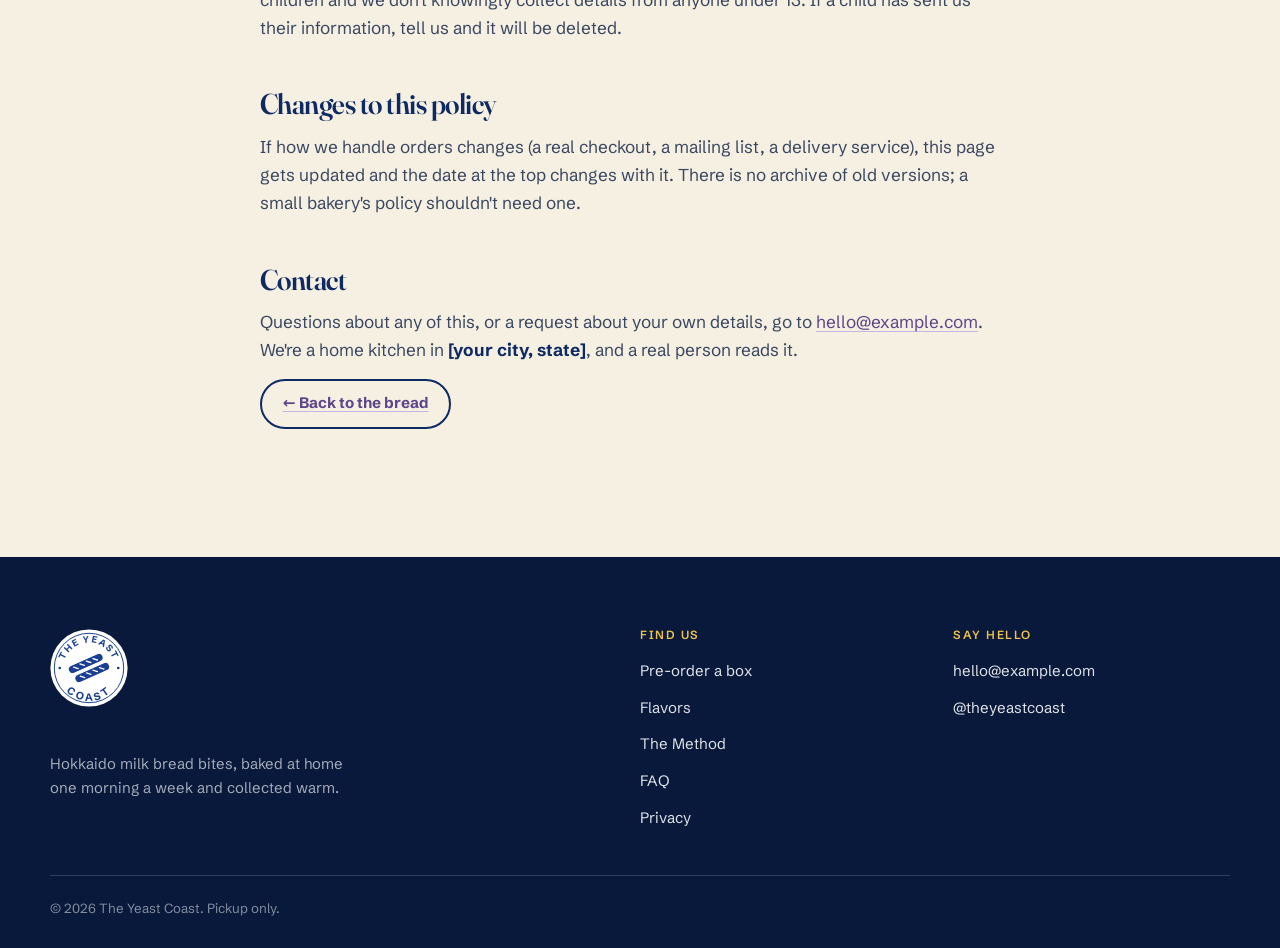
==== commit a4a63c09: "Capitalize the page names in the menu The baker and The method were the only two in sentence case; F" ====
--- a/privacy.html
+++ b/privacy.html
@@ -73,7 +73,7 @@
     <nav class="nav__menu" id="navMenu" aria-label="Main">
       <div class="nav__links" id="navLinks">
         <span class="nav__pill" id="navPill" aria-hidden="true"></span>
-        <a href="index.html#note">The baker</a>
+        <a href="index.html#note">The Baker</a>
         <a href="index.html#menu">Flavors</a>
         <a href="index.html#faq">FAQ</a>
       </div>
@@ -313,7 +313,7 @@
       <ul>
         <li><a href="index.html#order">Pre-order a box</a></li>
         <li><a href="index.html#menu">Flavors</a></li>
-        <li><a href="index.html#craft">The method</a></li>
+        <li><a href="index.html#craft">The Method</a></li>
         <li><a href="index.html#faq">FAQ</a></li>
         <li><a href="privacy.html">Privacy</a></li>
       </ul>
